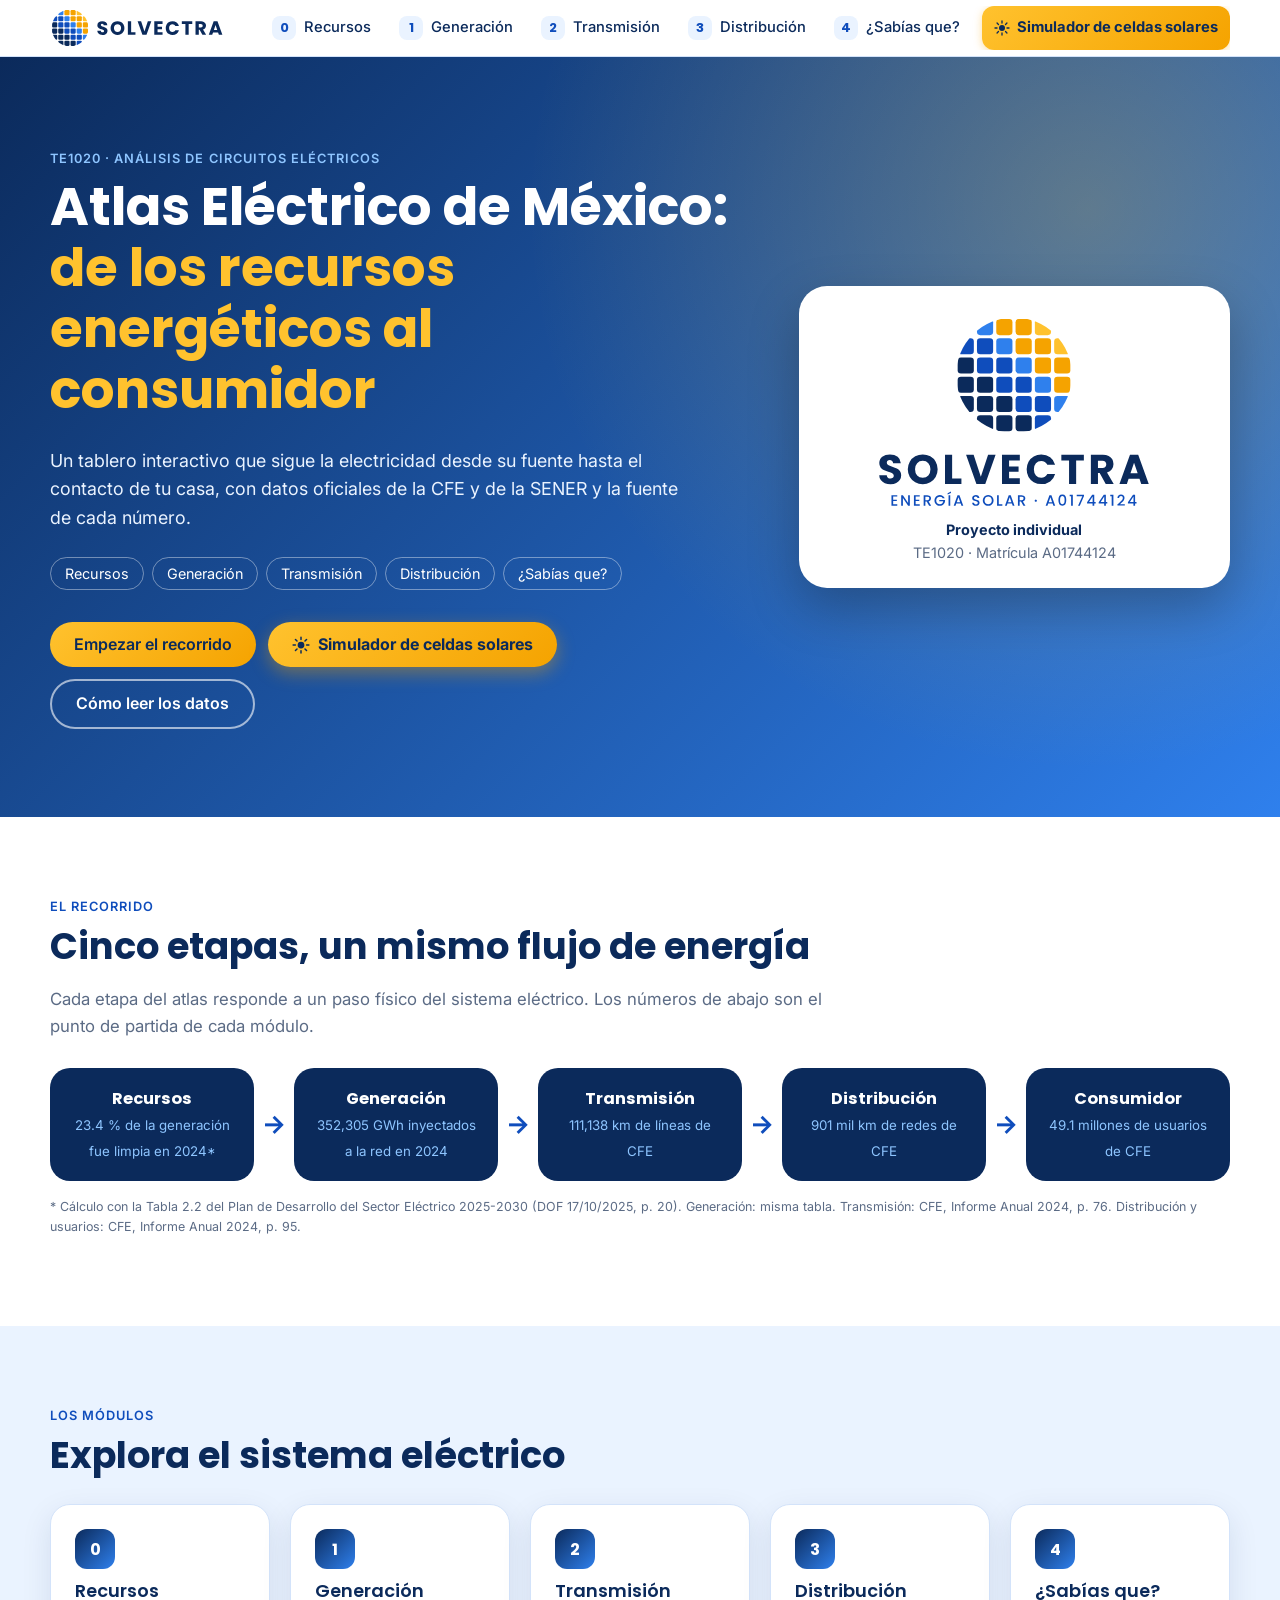
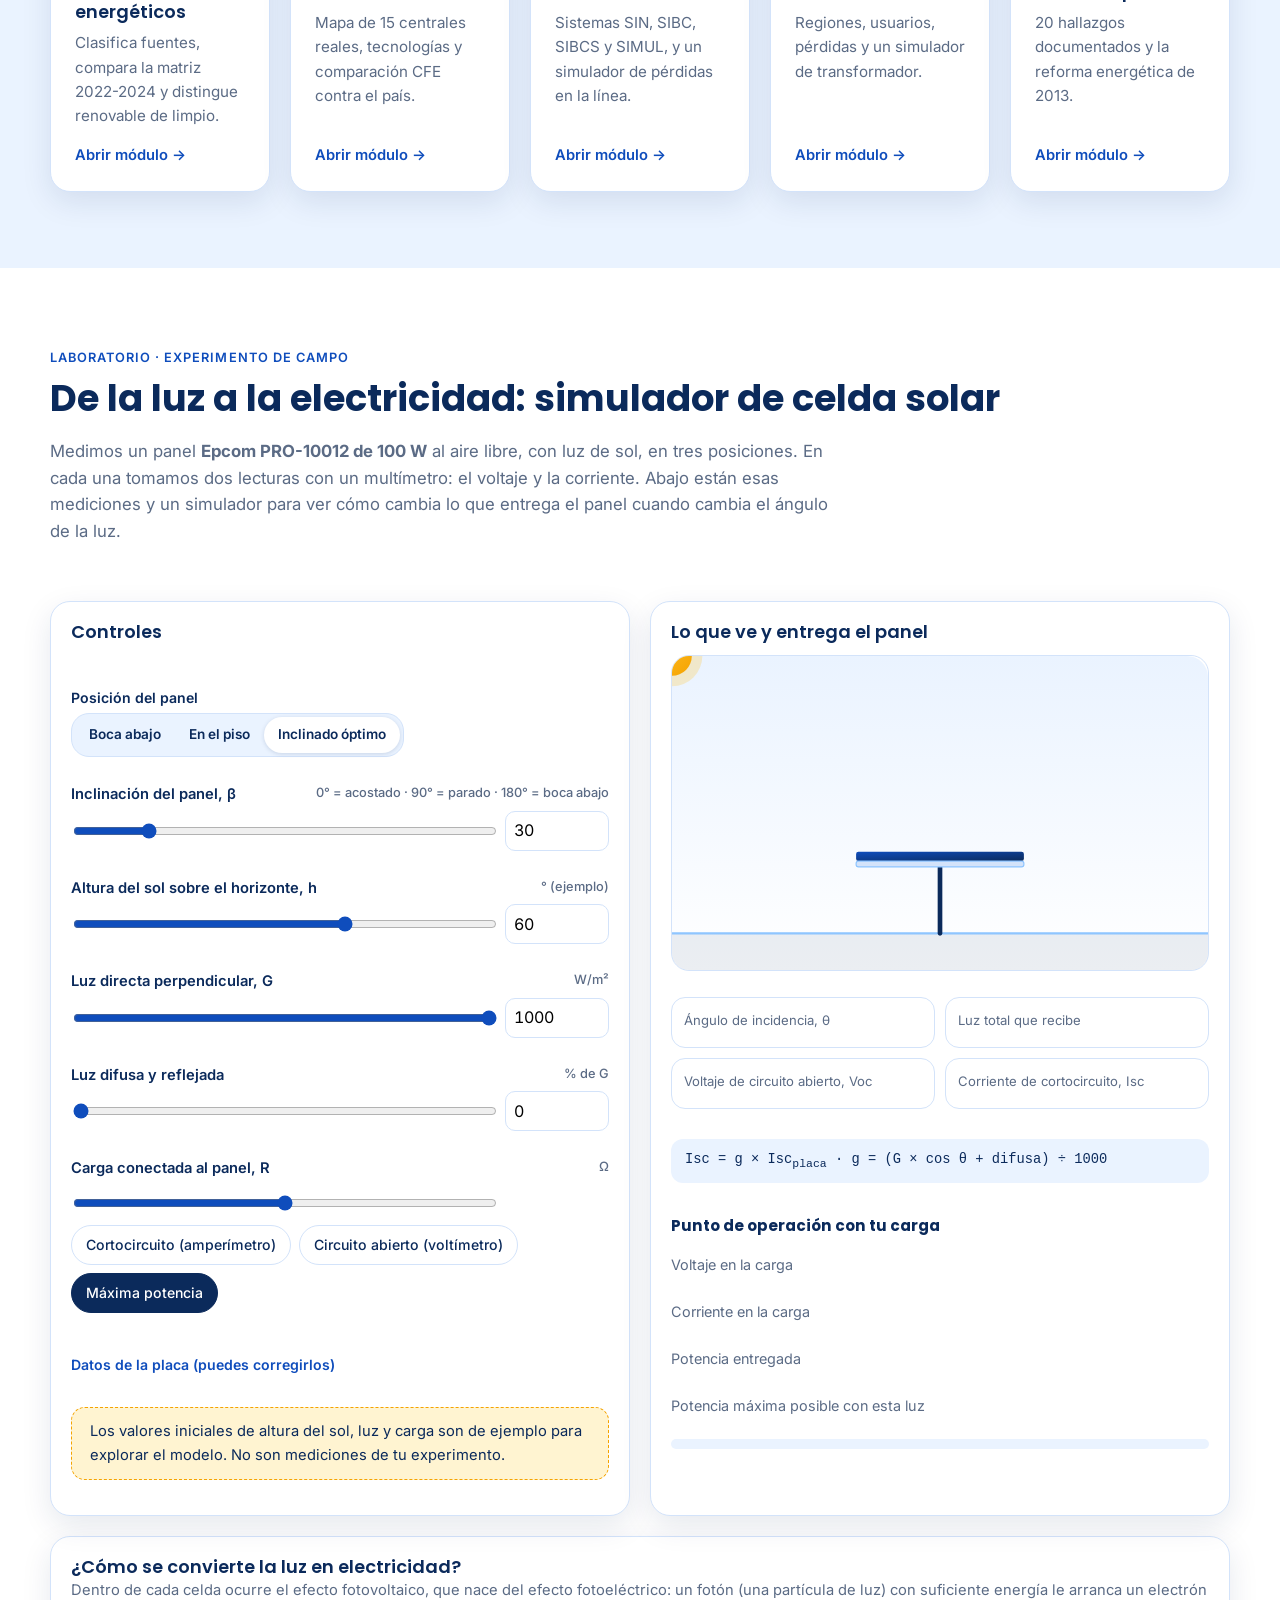
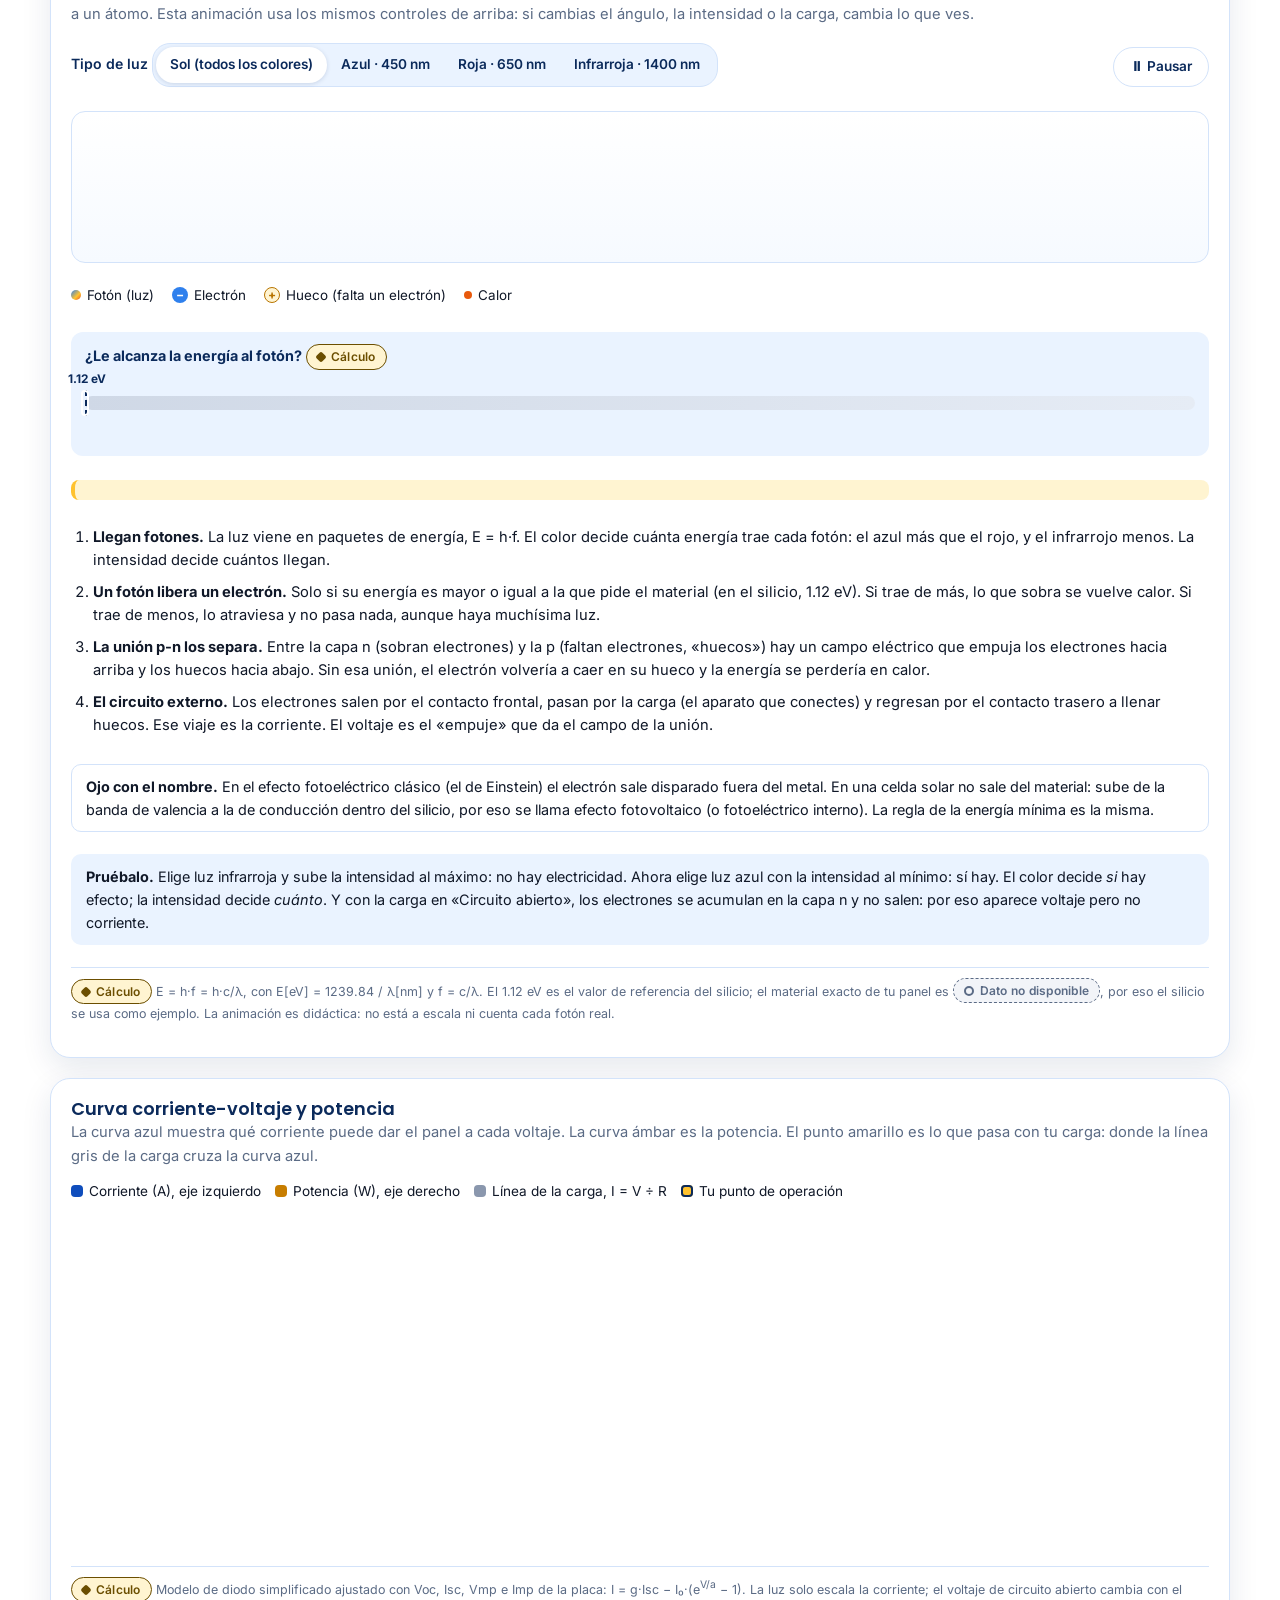
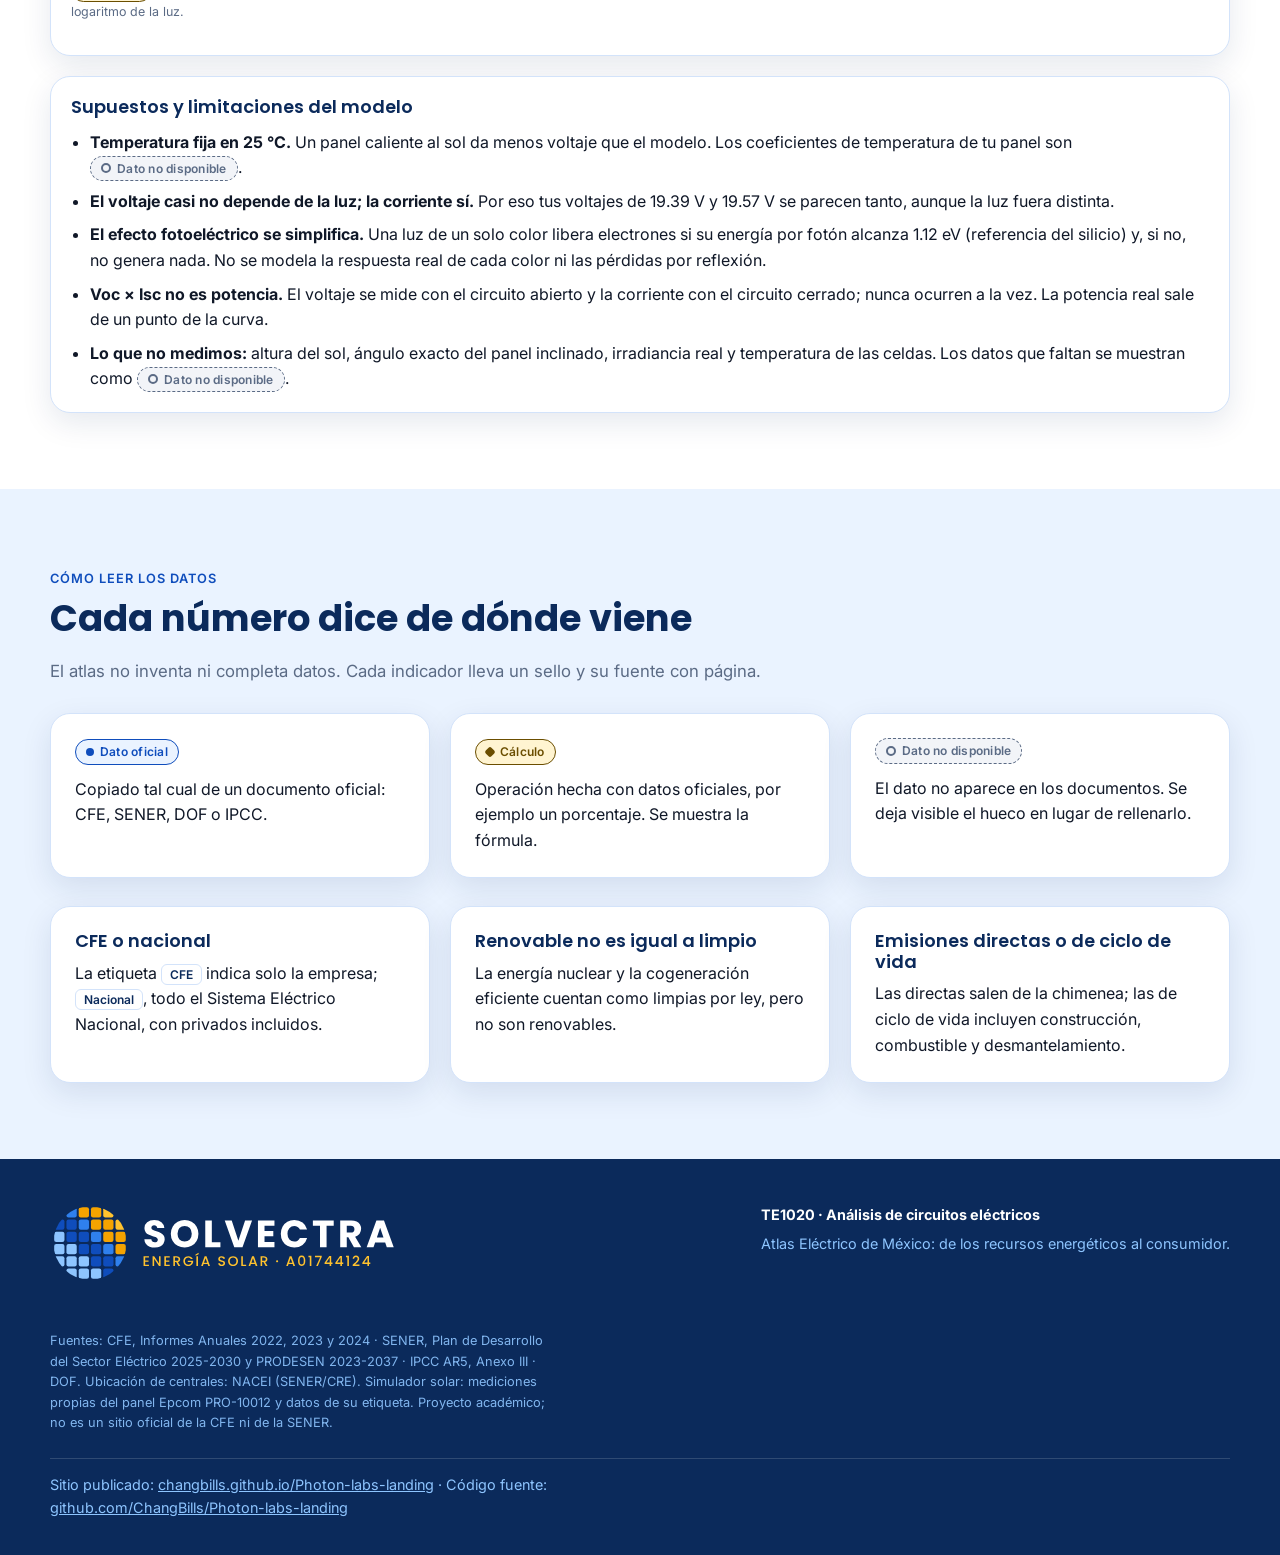
==== index.html @ a03dd4be "Cambia el logo a Solvectra (barra, portada, pie, favicon e ícono) Co-Authored-By: Claude Opus 5.5 <n" ====
<!doctype html>
<html lang="es">
<head>
  <meta charset="utf-8">
  <meta name="viewport" content="width=device-width, initial-scale=1">
  <title>A01744124 · Atlas Eléctrico de México</title>
  <meta name="description" content="Tablero interactivo TE1020: de los recursos energéticos al consumidor. Generación, transmisión y distribución de electricidad en México con datos oficiales de CFE y SENER.">
  <meta name="theme-color" content="#0B2A5B">
  <link rel="icon" href="assets/favicon-solvectra.svg" type="image/svg+xml">
  <link rel="apple-touch-icon" href="assets/apple-touch-icon-solvectra.png">
  <link rel="preconnect" href="https://fonts.googleapis.com">
  <link rel="preconnect" href="https://fonts.gstatic.com" crossorigin>
  <link href="https://fonts.googleapis.com/css2?family=Inter:wght@400;500;600&family=Poppins:wght@600;700&display=swap" rel="stylesheet">
  <link rel="stylesheet" href="css/atlas.css?v=20261116">
</head>
<body>
<a class="saltar" href="#contenido">Saltar al contenido</a>

<header class="barra">
  <div class="contenedor">
    <a class="logo" href="index.html" aria-label="Atlas Eléctrico, inicio"><img src="assets/solvectra-horizontal.svg" alt="Solvectra"></a>
    <nav class="modulos" aria-label="Módulos del atlas">
      <a href="recursos.html"><span>0</span>Recursos</a>
      <a href="generacion.html"><span>1</span>Generación</a>
      <a href="transmision.html"><span>2</span>Transmisión</a>
      <a href="distribucion.html"><span>3</span>Distribución</a>
      <a href="sabias-que.html"><span>4</span>¿Sabías que?</a>
      <a class="mod-solar" href="#solar"><svg viewBox="0 0 24 24" width="16" height="16" aria-hidden="true" fill="currentColor"><circle cx="12" cy="12" r="4.5"/><path d="M12 1.5v3M12 19.5v3M1.5 12h3M19.5 12h3M4.6 4.6l2.1 2.1M17.3 17.3l2.1 2.1M4.6 19.4l2.1-2.1M17.3 6.7l2.1-2.1" stroke="currentColor" stroke-width="2" stroke-linecap="round" fill="none"/></svg>Simulador de celdas solares</a>
    </nav>
  </div>
</header>

<main id="contenido">
  <div class="hero">
    <div class="contenedor">
      <div>
        <span class="etiqueta">TE1020 · Análisis de circuitos eléctricos</span>
        <h1>Atlas Eléctrico de México: <span>de los recursos energéticos al consumidor</span></h1>
        <p class="sub">Un tablero interactivo que sigue la electricidad desde su fuente hasta el contacto de tu casa, con datos oficiales de la CFE y de la SENER y la fuente de cada número.</p>
        <ul class="chips" aria-label="Módulos">
          <li>Recursos</li><li>Generación</li><li>Transmisión</li><li>Distribución</li><li>¿Sabías que?</li>
        </ul>
        <div class="botones">
          <a class="btn btn-primario" href="recursos.html">Empezar el recorrido</a>
          <a class="btn btn-solar" href="#solar"><svg viewBox="0 0 24 24" width="18" height="18" aria-hidden="true" fill="currentColor"><circle cx="12" cy="12" r="4.5"/><path d="M12 1.5v3M12 19.5v3M1.5 12h3M19.5 12h3M4.6 4.6l2.1 2.1M17.3 17.3l2.1 2.1M4.6 19.4l2.1-2.1M17.3 6.7l2.1-2.1" stroke="currentColor" stroke-width="2" stroke-linecap="round" fill="none"/></svg>Simulador de celdas solares</a>
          <a class="btn btn-secundario" href="#leer">Cómo leer los datos</a>
        </div>
      </div>
      <aside class="tarjeta-id" aria-label="Identificación del alumno">
        <img src="assets/solvectra-vertical.svg" alt="Solvectra · Energía solar · matrícula A01744124">
        <p><strong>Proyecto individual</strong><br>TE1020 · Matrícula A01744124</p>
      </aside>
    </div>
  </div>

  <section id="recorrido">
    <div class="contenedor">
      <span class="etiqueta">El recorrido</span>
      <h2>Cinco etapas, un mismo flujo de energía</h2>
      <p class="intro">Cada etapa del atlas responde a un paso físico del sistema eléctrico. Los números de abajo son el punto de partida de cada módulo.</p>
      <div class="flujo" aria-label="Flujo de la energía eléctrica">
        <div class="paso"><strong>Recursos</strong><small>23.4 % de la generación fue limpia en 2024*</small></div>
        <span class="flecha" aria-hidden="true">→</span>
        <div class="paso"><strong>Generación</strong><small>352,305 GWh inyectados a la red en 2024</small></div>
        <span class="flecha" aria-hidden="true">→</span>
        <div class="paso"><strong>Transmisión</strong><small>111,138 km de líneas de CFE</small></div>
        <span class="flecha" aria-hidden="true">→</span>
        <div class="paso"><strong>Distribución</strong><small>901 mil km de redes de CFE</small></div>
        <span class="flecha" aria-hidden="true">→</span>
        <div class="paso"><strong>Consumidor</strong><small>49.1 millones de usuarios de CFE</small></div>
      </div>
      <p class="fuente" style="margin-top:16px;border:0;padding:0">* Cálculo con la Tabla 2.2 del Plan de Desarrollo del Sector Eléctrico 2025-2030 (DOF 17/10/2025, p. 20). Generación: misma tabla. Transmisión: CFE, Informe Anual 2024, p. 76. Distribución y usuarios: CFE, Informe Anual 2024, p. 95.</p>
    </div>
  </section>

  <section id="modulos" class="alt">
    <div class="contenedor">
      <span class="etiqueta">Los módulos</span>
      <h2>Explora el sistema eléctrico</h2>
      <div class="rejilla c5">
        <a class="tarjeta tarjeta-mod" href="recursos.html"><span class="num">0</span><h3>Recursos energéticos</h3><p>Clasifica fuentes, compara la matriz 2022-2024 y distingue renovable de limpio.</p><span class="ir">Abrir módulo →</span></a>
        <a class="tarjeta tarjeta-mod" href="generacion.html"><span class="num">1</span><h3>Generación</h3><p>Mapa de 15 centrales reales, tecnologías y comparación CFE contra el país.</p><span class="ir">Abrir módulo →</span></a>
        <a class="tarjeta tarjeta-mod" href="transmision.html"><span class="num">2</span><h3>Transmisión</h3><p>Sistemas SIN, SIBC, SIBCS y SIMUL, y un simulador de pérdidas en la línea.</p><span class="ir">Abrir módulo →</span></a>
        <a class="tarjeta tarjeta-mod" href="distribucion.html"><span class="num">3</span><h3>Distribución</h3><p>Regiones, usuarios, pérdidas y un simulador de transformador.</p><span class="ir">Abrir módulo →</span></a>
        <a class="tarjeta tarjeta-mod" href="sabias-que.html"><span class="num">4</span><h3>¿Sabías que?</h3><p>20 hallazgos documentados y la reforma energética de 2013.</p><span class="ir">Abrir módulo →</span></a>
      </div>
    </div>
  </section>

  <section id="solar">
    <div class="contenedor">
      <span class="etiqueta">Laboratorio · Experimento de campo</span>
      <h2>De la luz a la electricidad: simulador de celda solar</h2>
      <p class="intro">Medimos un panel <strong>Epcom PRO-10012 de 100 W</strong> al aire libre, con luz de sol, en tres posiciones. En cada una tomamos dos lecturas con un multímetro: el voltaje y la corriente. Abajo están esas mediciones y un simulador para ver cómo cambia lo que entrega el panel cuando cambia el ángulo de la luz.</p>

      <div class="rejilla c3 pos-rejilla" id="pos-cards" aria-live="polite"></div>

      <div class="aviso" id="aviso-corriente" style="margin-top:20px" hidden></div>

      <div class="simulador solar-sim" style="margin-top:28px">
        <div class="panel" aria-labelledby="t-ctrl-solar">
          <h3 id="t-ctrl-solar">Controles</h3>
          <div class="placa-chips" id="placa-chips" aria-label="Datos de la placa que usa el simulador"></div>

          <div class="control">
            <span class="rot" id="r-posicion" style="font-size:.88rem;font-weight:600;color:var(--azul-marino)">Posición del panel</span>
            <div class="segmentado sol-seg" role="group" aria-labelledby="r-posicion" id="seg-pos">
              <button type="button" data-pos="abajo" aria-pressed="false">Boca abajo</button>
              <button type="button" data-pos="piso" aria-pressed="false">En el piso</button>
              <button type="button" data-pos="optimo" aria-pressed="true">Inclinado óptimo</button>
            </div>
          </div>

          <div class="control">
            <label for="s-beta">Inclinación del panel, β <span class="und">0° = acostado · 90° = parado · 180° = boca abajo</span></label>
            <div class="par"><input type="range" id="s-beta" min="0" max="180" step="1" value="30"><input type="number" id="n-beta" min="0" max="180" step="1" value="30" aria-label="Inclinación en grados"></div>
          </div>
          <div class="control">
            <label for="s-h">Altura del sol sobre el horizonte, h <span class="und">° (ejemplo)</span></label>
            <div class="par"><input type="range" id="s-h" min="5" max="90" step="1" value="60"><input type="number" id="n-h" min="5" max="90" step="1" value="60" aria-label="Altura del sol en grados"></div>
          </div>
          <div class="control">
            <label for="s-g">Luz directa perpendicular, G <span class="und">W/m²</span></label>
            <div class="par"><input type="range" id="s-g" min="100" max="1000" step="10" value="1000"><input type="number" id="n-g" min="100" max="1000" step="10" value="1000" aria-label="Irradiancia en watts por metro cuadrado"></div>
          </div>
          <div class="control">
            <label for="s-d">Luz difusa y reflejada <span class="und">% de G</span></label>
            <div class="par"><input type="range" id="s-d" min="0" max="30" step="1" value="0"><input type="number" id="n-d" min="0" max="30" step="1" value="0" aria-label="Luz difusa en porcentaje"></div>
          </div>

          <div class="control">
            <label for="s-r">Carga conectada al panel, R <span class="und" id="u-r">Ω</span></label>
            <div class="par"><input type="range" id="s-r" min="0" max="100" step="1" value="50"><output id="o-r" class="res-r" aria-live="off"></output></div>
            <div class="filtros" id="op-rapidos" role="group" aria-label="Puntos de operación">
              <button type="button" class="filtro" data-op="cc" aria-pressed="false">Cortocircuito (amperímetro)</button>
              <button type="button" class="filtro" data-op="ca" aria-pressed="false">Circuito abierto (voltímetro)</button>
              <button type="button" class="filtro" data-op="mpp" aria-pressed="true">Máxima potencia</button>
            </div>
          </div>

          <details class="pasos" id="det-placa">
            <summary>Datos de la placa (puedes corregirlos)</summary>
            <div class="placa-grid">
              <label for="p-voc">Voc, voltaje de circuito abierto <span class="und">V</span><input type="number" id="p-voc" step="0.1" min="1"></label>
              <label for="p-isc">Isc, corriente de cortocircuito <span class="und">A</span><input type="number" id="p-isc" step="0.01" min="0.1"></label>
              <label for="p-vmp">Vmp, voltaje de máxima potencia <span class="und">V</span><input type="number" id="p-vmp" step="0.1" min="1"></label>
              <label for="p-imp">Imp, corriente de máxima potencia <span class="und">A</span><input type="number" id="p-imp" step="0.01" min="0.1"></label>
            </div>
            <p class="nota-placa" id="nota-placa"></p>
            <div class="botones"><button type="button" class="filtro" id="p-reset">Volver a lo que leí de la etiqueta</button></div>
          </details>
          <p class="aviso" style="margin-top:14px">Los valores iniciales de altura del sol, luz y carga son de ejemplo para explorar el modelo. No son mediciones de tu experimento.</p>
        </div>

        <div class="panel" aria-labelledby="t-res-solar">
          <h3 id="t-res-solar">Lo que ve y entrega el panel</h3>
          <figure class="solar-fig">
            <svg id="solar-svg" viewBox="0 0 460 270" role="img" aria-label="Ilustración del panel solar y el sol">
              <defs>
                <linearGradient id="sv-cielo" x1="0" y1="0" x2="0" y2="1"><stop offset="0" stop-color="#EAF3FF"/><stop offset="1" stop-color="#FFFFFF"/></linearGradient>
                <linearGradient id="sv-sol" x1="0" y1="0" x2="1" y2="1"><stop offset="0" stop-color="#FFC22E"/><stop offset="1" stop-color="#F5A300"/></linearGradient>
                <linearGradient id="sv-cel" x1="0" y1="0" x2="1" y2="1"><stop offset="0" stop-color="#0F4DBC"/><stop offset="1" stop-color="#0B2A5B"/></linearGradient>
              </defs>
              <rect x="0" y="0" width="460" height="270" rx="18" fill="url(#sv-cielo)"/>
              <rect x="0" y="238" width="460" height="32" fill="#0B2A5B" opacity=".08"/>
              <line x1="0" y1="238" x2="460" y2="238" stroke="#8EC5FF" stroke-width="2"/>
              <g id="sv-rayos" stroke="#F5A300" stroke-width="2.4" stroke-linecap="round" stroke-dasharray="2 8"></g>
              <line id="sv-soporte" x1="230" y1="176" x2="230" y2="238" stroke="#0B2A5B" stroke-width="4" stroke-linecap="round"/>
              <line id="sv-normal" stroke="#19C3E6" stroke-width="2" stroke-dasharray="5 5" stroke-linecap="round"/>
              <g id="sv-panel" transform="translate(230 176)">
                <rect x="-72" y="-8" width="144" height="8" rx="2" fill="url(#sv-cel)"/>
                <g id="sv-celdas" stroke="#8EC5FF" stroke-width="1" opacity=".75"></g>
                <rect x="-72" y="0" width="144" height="5" rx="2" fill="#D3E3FA" stroke="#8EC5FF" stroke-width="1"/>
              </g>
              <g id="sv-sol-g">
                <circle r="26" fill="#FFC22E" opacity=".25"/>
                <circle r="17" fill="url(#sv-sol)"/>
              </g>
              <text id="sv-txt" x="14" y="26" font-family="Inter, system-ui, sans-serif" font-size="13" font-weight="600" fill="#0B2A5B"></text>
            </svg>
            <figcaption class="sr-only" id="sv-desc"></figcaption>
          </figure>

          <div class="solar-kpis" aria-live="polite">
            <div class="kpi-mini"><span class="k">Ángulo de incidencia, θ</span><b id="k-theta"></b></div>
            <div class="kpi-mini"><span class="k">Luz total que recibe</span><b id="k-g"></b></div>
            <div class="kpi-mini"><span class="k">Voltaje de circuito abierto, Voc</span><b id="k-voc"></b></div>
            <div class="kpi-mini"><span class="k">Corriente de cortocircuito, Isc</span><b id="k-isc"></b></div>
          </div>

          <div class="formula">Isc = g × Isc<sub>placa</sub> · g = (G × cos θ + difusa) ÷ 1000</div>
          <h4 class="sub-res">Punto de operación con tu carga</h4>
          <div class="res-fila"><span>Voltaje en la carga</span><output class="resultado" id="o-v"></output></div>
          <div class="res-fila"><span>Corriente en la carga</span><output class="resultado" id="o-i"></output></div>
          <div class="res-fila"><span>Potencia entregada</span><output class="resultado" id="o-p"></output></div>
          <div class="res-fila"><span>Potencia máxima posible con esta luz</span><output class="resultado sec" id="o-pm"></output></div>
          <div class="medidor" aria-hidden="true"><div id="o-bar"></div></div>
          <p class="desc" id="o-aviso" role="status" style="margin:6px 0 0"></p>
        </div>
      </div>

      <article class="panel foto" id="foto" style="margin-top:20px" aria-labelledby="t-foto">
        <div class="cab"><div><h3 id="t-foto">¿Cómo se convierte la luz en electricidad?</h3>
          <p class="desc">Dentro de cada celda ocurre el efecto fotovoltaico, que nace del efecto fotoeléctrico: un fotón (una partícula de luz) con suficiente energía le arranca un electrón a un átomo. Esta animación usa los mismos controles de arriba: si cambias el ángulo, la intensidad o la carga, cambia lo que ves.</p></div></div>
        <div class="foto-controles">
          <div>
            <span class="rot" id="r-luz" style="font-size:.88rem;font-weight:600;color:var(--azul-marino)">Tipo de luz</span>
            <div class="segmentado sol-seg" role="group" aria-labelledby="r-luz" id="seg-luz">
              <button type="button" data-luz="sol" aria-pressed="true">Sol (todos los colores)</button>
              <button type="button" data-luz="azul" aria-pressed="false">Azul · 450 nm</button>
              <button type="button" data-luz="roja" aria-pressed="false">Roja · 650 nm</button>
              <button type="button" data-luz="ir" aria-pressed="false">Infrarroja · 1400 nm</button>
            </div>
          </div>
          <button type="button" class="btn-foto" id="foto-play" aria-pressed="true">⏸ Pausar</button>
        </div>
        <div class="foto-lienzo"><canvas id="c-foto" role="img" aria-label="Animación de una celda solar: fotones que llegan, electrones liberados que suben a la capa n, huecos que bajan a la capa p, y los electrones que viajan por el cable externo a través de la carga."></canvas></div>
        <ul class="foto-leyenda" aria-label="Leyenda de la animación">
          <li><i class="lg lg-ph"></i> Fotón (luz)</li>
          <li><i class="lg lg-e">−</i> Electrón</li>
          <li><i class="lg lg-h">+</i> Hueco (falta un electrón)</li>
          <li><i class="lg lg-q"></i> Calor</li>
        </ul>
        <div class="eg">
          <div class="eg-tit"><strong>¿Le alcanza la energía al fotón?</strong> <span class="sello calculo">Cálculo</span></div>
          <div class="eg-barra" id="eg-barra"><span class="eg-vis" id="eg-vis"></span><span class="eg-umbral" id="eg-umbral"><b>1.12 eV</b></span><span class="eg-foton" id="eg-foton"></span></div>
          <div class="eg-escala" id="eg-escala" aria-hidden="true"></div>
          <p class="desc" id="eg-texto" style="margin:8px 0 0"></p>
        </div>
        <p class="foto-resumen" id="foto-resumen"></p>
        <ol class="foto-pasos">
          <li><strong>Llegan fotones.</strong> La luz viene en paquetes de energía, E = h·f. El color decide cuánta energía trae cada fotón: el azul más que el rojo, y el infrarrojo menos. La intensidad decide cuántos llegan.</li>
          <li><strong>Un fotón libera un electrón.</strong> Solo si su energía es mayor o igual a la que pide el material (en el silicio, 1.12 eV). Si trae de más, lo que sobra se vuelve calor. Si trae de menos, lo atraviesa y no pasa nada, aunque haya muchísima luz.</li>
          <li><strong>La unión p‑n los separa.</strong> Entre la capa n (sobran electrones) y la p (faltan electrones, «huecos») hay un campo eléctrico que empuja los electrones hacia arriba y los huecos hacia abajo. Sin esa unión, el electrón volvería a caer en su hueco y la energía se perdería en calor.</li>
          <li><strong>El circuito externo.</strong> Los electrones salen por el contacto frontal, pasan por la carga (el aparato que conectes) y regresan por el contacto trasero a llenar huecos. Ese viaje es la corriente. El voltaje es el «empuje» que da el campo de la unión.</li>
        </ol>
        <div class="foto-nota"><strong>Ojo con el nombre.</strong> En el efecto fotoeléctrico clásico (el de Einstein) el electrón sale disparado fuera del metal. En una celda solar no sale del material: sube de la banda de valencia a la de conducción dentro del silicio, por eso se llama efecto fotovoltaico (o fotoeléctrico interno). La regla de la energía mínima es la misma.</div>
        <div class="foto-nota prueba"><strong>Pruébalo.</strong> Elige luz infrarroja y sube la intensidad al máximo: no hay electricidad. Ahora elige luz azul con la intensidad al mínimo: sí hay. El color decide <em>si</em> hay efecto; la intensidad decide <em>cuánto</em>. Y con la carga en «Circuito abierto», los electrones se acumulan en la capa n y no salen: por eso aparece voltaje pero no corriente.</div>
        <p class="fuente"><span class="sello calculo">Cálculo</span> E = h·f = h·c/λ, con E[eV] = 1239.84 / λ[nm] y f = c/λ. El 1.12 eV es el valor de referencia del silicio; el material exacto de tu panel es <span class="sello nd">Dato no disponible</span>, por eso el silicio se usa como ejemplo. La animación es didáctica: no está a escala ni cuenta cada fotón real.</p>
      </article>

      <article class="panel" style="margin-top:20px" aria-labelledby="t-iv">
        <div class="cab"><div><h3 id="t-iv">Curva corriente-voltaje y potencia</h3>
          <p class="desc">La curva azul muestra qué corriente puede dar el panel a cada voltaje. La curva ámbar es la potencia. El punto amarillo es lo que pasa con tu carga: donde la línea gris de la carga cruza la curva azul.</p></div></div>
        <ul class="leyenda">
          <li><i style="background:#0F4DBC"></i>Corriente (A), eje izquierdo</li>
          <li><i style="background:#C77D00"></i>Potencia (W), eje derecho</li>
          <li><i style="background:#8A97AD"></i>Línea de la carga, I = V ÷ R</li>
          <li><i style="background:#FFC22E;box-shadow:0 0 0 2px #0B2A5B inset"></i>Tu punto de operación</li>
        </ul>
        <div class="lienzo" style="height:340px"><canvas id="g-iv" role="img" aria-label="Curva de corriente contra voltaje y de potencia contra voltaje del panel"></canvas></div>
        <p class="fuente"><span class="sello calculo">Cálculo</span> Modelo de diodo simplificado ajustado con Voc, Isc, Vmp e Imp de la placa: I = g·Isc − I₀·(e<sup>V/a</sup> − 1). La luz solo escala la corriente; el voltaje de circuito abierto cambia con el logaritmo de la luz.</p>
      </article>

      <article class="panel" style="margin-top:20px">
        <h3>Supuestos y limitaciones del modelo</h3>
        <ul class="supuestos">
          <li><strong>Temperatura fija en 25 °C.</strong> Un panel caliente al sol da menos voltaje que el modelo. Los coeficientes de temperatura de tu panel son <span class="sello nd">Dato no disponible</span>.</li>
          <li><strong>El voltaje casi no depende de la luz; la corriente sí.</strong> Por eso tus voltajes de 19.39 V y 19.57 V se parecen tanto, aunque la luz fuera distinta.</li>
          <li><strong>El efecto fotoeléctrico se simplifica.</strong> Una luz de un solo color libera electrones si su energía por fotón alcanza 1.12 eV (referencia del silicio) y, si no, no genera nada. No se modela la respuesta real de cada color ni las pérdidas por reflexión.</li>
          <li><strong>Voc × Isc no es potencia.</strong> El voltaje se mide con el circuito abierto y la corriente con el circuito cerrado; nunca ocurren a la vez. La potencia real sale de un punto de la curva.</li>
          <li><strong>Lo que no medimos:</strong> altura del sol, ángulo exacto del panel inclinado, irradiancia real y temperatura de las celdas. Los datos que faltan se muestran como <span class="sello nd">Dato no disponible</span>.</li>
        </ul>
      </article>
    </div>
  </section>

  <section id="leer" class="alt">
    <div class="contenedor">
      <span class="etiqueta">Cómo leer los datos</span>
      <h2>Cada número dice de dónde viene</h2>
      <p class="intro">El atlas no inventa ni completa datos. Cada indicador lleva un sello y su fuente con página.</p>
      <div class="rejilla c3">
        <div class="tarjeta"><span class="sello oficial">Dato oficial</span><p style="margin-top:12px">Copiado tal cual de un documento oficial: CFE, SENER, DOF o IPCC.</p></div>
        <div class="tarjeta"><span class="sello calculo">Cálculo</span><p style="margin-top:12px">Operación hecha con datos oficiales, por ejemplo un porcentaje. Se muestra la fórmula.</p></div>
        <div class="tarjeta"><span class="sello nd">Dato no disponible</span><p style="margin-top:12px">El dato no aparece en los documentos. Se deja visible el hueco en lugar de rellenarlo.</p></div>
      </div>
      <div class="rejilla c3">
        <div class="tarjeta"><h3>CFE o nacional</h3><p>La etiqueta <span class="alcance">CFE</span> indica solo la empresa; <span class="alcance">Nacional</span>, todo el Sistema Eléctrico Nacional, con privados incluidos.</p></div>
        <div class="tarjeta"><h3>Renovable no es igual a limpio</h3><p>La energía nuclear y la cogeneración eficiente cuentan como limpias por ley, pero no son renovables.</p></div>
        <div class="tarjeta"><h3>Emisiones directas o de ciclo de vida</h3><p>Las directas salen de la chimenea; las de ciclo de vida incluyen construcción, combustible y desmantelamiento.</p></div>
      </div>
    </div>
  </section>
</main>

<footer>
  <div class="contenedor">
    <img src="assets/solvectra-horizontal-oscuro.svg" alt="Solvectra · Energía solar · A01744124">
    <div>
      <p><strong style="color:#fff">TE1020 · Análisis de circuitos eléctricos</strong></p>
      <p>Atlas Eléctrico de México: de los recursos energéticos al consumidor.</p>
    </div>
    <p class="aparte">Fuentes: CFE, Informes Anuales 2022, 2023 y 2024 · SENER, Plan de Desarrollo del Sector Eléctrico 2025-2030 y PRODESEN 2023-2037 · IPCC AR5, Anexo III · DOF. Ubicación de centrales: NACEI (SENER/CRE). Simulador solar: mediciones propias del panel Epcom PRO-10012 y datos de su etiqueta. Proyecto académico; no es un sitio oficial de la CFE ni de la SENER.</p>
  </div>
  <div class="contenedor enlaces-pie"><p>Sitio publicado: <a href="https://changbills.github.io/Photon-labs-landing/">changbills.github.io/Photon-labs-landing</a> · Código fuente: <a href="https://github.com/ChangBills/Photon-labs-landing">github.com/ChangBills/Photon-labs-landing</a></p></div>
</footer>
<a class="arriba" href="#" aria-label="Volver arriba">↑</a>
<script>(function(){var n=document.querySelector(".modulos"),a=n&&n.querySelector("[aria-current]");if(n&&a&&n.scrollWidth>n.clientWidth){n.scrollLeft=a.offsetLeft-(n.clientWidth-a.offsetWidth)/2;}})();</script>
<script>(function(){var b=document.querySelector(".arriba");if(!b)return;function f(){b.classList.toggle("visible",scrollY>innerHeight*0.8);}addEventListener("scroll",f,{passive:true});f();})();</script>
<script src="js/vendor/chart.umd.min.js"></script>
<script src="js/celda-anim.js?v=20261112"></script>
  <script src="js/solar.js?v=20261112"></script>
</body>
</html>
---- css/atlas.css ----
/* =========================================================
   Atlas Eléctrico de México · A01744124
   Base: hoja de estilos de la landing Photon Labs (misma marca).
   Se conservan tokens, tipografías, tarjetas, hero y pie;
   se agregan componentes de tablero (datos, fuentes, mapas, gráficas).
   ========================================================= */
:root {
  /* Marca (idénticos a la landing y a paleta.json) */
  --azul-marino: #0B2A5B;
  --azul-principal: #0F4DBC;
  --azul-brillante: #2F80ED;
  --azul-cielo: #8EC5FF;
  --azul-hielo: #EAF3FF;
  --cian: #19C3E6;
  --amarillo: #FFC22E;
  --ambar: #F5A300;
  --crema: #FFF4D1;
  --tinta: #101828;
  --gris: #5B6B85;
  --borde: #D3E3FA;
  --blanco: #FFFFFF;
  --degradado: linear-gradient(135deg, #0B2A5B, #2F80ED);
  --degradado-sol: linear-gradient(135deg, #FFC22E, #F5A300);
  --radio: 20px;
  --sombra: 0 10px 30px rgba(11, 42, 91, .10);
  --fuente: "Inter", system-ui, -apple-system, "Segoe UI", Roboto, sans-serif;
  --fuente-titulos: "Poppins", "Inter", system-ui, sans-serif;

  /* Nuevo: tecnologías (paleta validada: CVD ΔE ≥ 9.1, normal ΔE ≥ 15 en orden de pila) */
  --t-carbon: #eb6834;
  --t-termica: #6250d6;
  --t-cc: #e34948;
  --t-nuclear: #008300;
  --t-otras: #e87ba4;
  --t-hidro: #2a78d6;
  --t-eolica: #1baf7a;
  --t-solar: #eda100;

  /* Nuevo: estados del dato (siempre con texto, nunca solo color) */
  --dato-oficial: #0F4DBC;
  --dato-calculo: #6B4E00;
  --dato-nd: #5B6B85;
}

* { box-sizing: border-box; }
[hidden] { display: none !important; }
html { scroll-behavior: smooth; }
body { margin: 0; font-family: var(--fuente); color: var(--tinta); background: var(--blanco); line-height: 1.6; -webkit-font-smoothing: antialiased; }
img, svg { max-width: 100%; display: block; }
a { color: var(--azul-principal); }
.contenedor { width: min(1180px, 100% - 32px); margin-inline: auto; }
h1, h2, h3, h4 { font-family: var(--fuente-titulos); line-height: 1.15; margin: 0 0 .5em; color: var(--azul-marino); }
h2 { font-size: clamp(1.6rem, 3.2vw, 2.3rem); font-weight: 700; }
h3 { font-size: 1.12rem; font-weight: 600; }
p { margin: 0 0 1em; }
:focus-visible { outline: 3px solid var(--amarillo); outline-offset: 2px; border-radius: 6px; }
.saltar { position: absolute; left: -999px; top: 8px; background: var(--amarillo); color: var(--azul-marino); padding: 8px 14px; border-radius: 999px; font-weight: 600; z-index: 50; }
.saltar:focus { left: 16px; }

/* ---------- Barra superior + navegación de módulos ---------- */
.barra { position: sticky; top: 0; z-index: 20; background: rgba(255,255,255,.94); backdrop-filter: blur(8px); border-bottom: 1px solid var(--borde); }
.barra .contenedor { display: flex; align-items: center; justify-content: space-between; gap: 16px; padding-block: 6px; }
.barra .logo img { height: 40px; width: auto; }
.modulos { display: flex; gap: 4px; overflow-x: auto; scrollbar-width: none; }
.modulos::-webkit-scrollbar { display: none; }
.modulos a { display: flex; align-items: center; gap: 8px; white-space: nowrap; text-decoration: none; color: var(--azul-marino); font-weight: 500; font-size: .92rem; padding: 10px 12px; border-radius: 12px; min-height: 44px; }
.modulos a span { display: inline-grid; place-items: center; width: 24px; height: 24px; border-radius: 8px; background: var(--azul-hielo); color: var(--azul-principal); font-family: var(--fuente-titulos); font-weight: 700; font-size: .8rem; }
.modulos a:hover { background: var(--azul-hielo); }
.modulos a[aria-current="page"] { background: var(--azul-marino); color: var(--blanco); }
.modulos a[aria-current="page"] span { background: var(--amarillo); color: var(--azul-marino); }

/* ---------- Hero (igual a la landing) ---------- */
.hero { background: radial-gradient(circle at 85% 20%, rgba(255,194,46,.28), transparent 45%), var(--degradado); color: var(--blanco); padding: clamp(44px, 7vw, 88px) 0; }
.hero .contenedor { display: grid; grid-template-columns: 1.3fr .8fr; gap: 48px; align-items: center; }
.hero h1 { color: var(--blanco); font-size: clamp(2rem, 4.6vw, 3.3rem); font-weight: 700; }
.hero h1 span { color: var(--amarillo); }
.hero p.sub { font-size: 1.12rem; color: var(--azul-hielo); max-width: 58ch; }
.hero .etiqueta { color: var(--azul-cielo); }
.hero-mod { padding: clamp(32px, 5vw, 56px) 0; }
.hero-mod .contenedor { grid-template-columns: 1fr; }
.migas { font-size: .88rem; color: var(--azul-cielo); margin-bottom: 8px; }
.migas a { color: var(--azul-hielo); }
.chips { display: flex; flex-wrap: wrap; gap: 8px; margin: 24px 0 32px; padding: 0; list-style: none; }
.chips li { border: 1px solid rgba(255,255,255,.4); border-radius: 999px; padding: 4px 14px; font-size: .9rem; color: var(--blanco); }
.botones { display: flex; flex-wrap: wrap; gap: 12px; }
.btn { display: inline-flex; align-items: center; min-height: 44px; padding: 10px 24px; border-radius: 999px; font-weight: 600; text-decoration: none; transition: transform .15s ease; border: 0; cursor: pointer; font: inherit; font-weight: 600; }
.btn:hover { transform: translateY(-2px); }
.btn-primario { background: var(--degradado-sol); color: var(--azul-marino); }
.btn-secundario { border: 2px solid rgba(255,255,255,.6); color: var(--blanco); background: transparent; }
.tarjeta-id { background: var(--blanco); border-radius: 28px; padding: 28px 24px 24px; box-shadow: 0 20px 50px rgba(0,0,0,.25); text-align: center; }
.tarjeta-id img { width: min(280px, 100%); margin-inline: auto; }
.tarjeta-id p { margin: 8px 0 0; font-size: .9rem; color: var(--gris); }
.tarjeta-id strong { color: var(--azul-marino); }

/* ---------- Secciones y tarjetas (iguales a la landing) ---------- */
section { padding: clamp(44px, 6vw, 76px) 0; }
section.alt { background: var(--azul-hielo); }
.etiqueta { display: inline-block; font-size: .8rem; font-weight: 600; letter-spacing: .08em; text-transform: uppercase; color: var(--azul-principal); margin-bottom: 8px; }
.intro { max-width: 72ch; color: var(--gris); font-size: 1.05rem; }
.rejilla { display: grid; gap: 20px; margin-top: 28px; }
.rejilla.c2 { grid-template-columns: repeat(2, 1fr); }
.rejilla.c3 { grid-template-columns: repeat(3, 1fr); }
.rejilla.c4 { grid-template-columns: repeat(4, 1fr); }
.rejilla.c5 { grid-template-columns: repeat(5, 1fr); }
.tarjeta { background: var(--blanco); border: 1px solid var(--borde); border-radius: var(--radio); padding: 24px; box-shadow: var(--sombra); }
.tarjeta p:last-child { margin-bottom: 0; }
.tarjeta .num { display: inline-grid; place-items: center; width: 40px; height: 40px; border-radius: 12px; background: var(--degradado); color: var(--blanco); font-family: var(--fuente-titulos); font-weight: 700; margin-bottom: 12px; }
.cita { border-left: 5px solid var(--amarillo); background: var(--blanco); padding: 18px 22px; border-radius: 0 var(--radio) var(--radio) 0; margin-top: 24px; color: var(--azul-marino); }

/* Tarjeta de módulo (portada) */
a.tarjeta-mod { text-decoration: none; color: inherit; display: flex; flex-direction: column; transition: transform .15s ease, box-shadow .15s ease; }
a.tarjeta-mod:hover { transform: translateY(-3px); box-shadow: 0 16px 36px rgba(11,42,91,.16); }
.tarjeta-mod p { color: var(--gris); font-size: .95rem; }
.tarjeta-mod .ir { margin-top: auto; font-weight: 600; color: var(--azul-principal); font-size: .92rem; }

/* ---------- Flujo de la energía ---------- */
.flujo { display: flex; align-items: stretch; gap: 8px; margin-top: 28px; flex-wrap: wrap; }
.flujo .paso { flex: 1 1 150px; background: var(--azul-marino); color: var(--blanco); border-radius: var(--radio); padding: 18px; text-align: center; }
.flujo .paso strong { display: block; font-family: var(--fuente-titulos); font-size: 1.02rem; }
.flujo .paso small { color: var(--azul-cielo); }
.flujo .flecha { align-self: center; color: var(--azul-principal); font-size: 1.6rem; font-weight: 700; }

/* ---------- NUEVO: sello de tipo de dato y alcance ---------- */
.sello { align-self: flex-start; width: max-content; display: inline-flex; align-items: center; gap: 6px; font-size: .75rem; font-weight: 600; letter-spacing: .02em; padding: 2px 10px; border-radius: 999px; border: 1px solid currentColor; white-space: nowrap; }
.sello::before { content: ""; width: 8px; height: 8px; border-radius: 50%; background: currentColor; }
.sello.oficial { color: var(--dato-oficial); background: var(--azul-hielo); }
.sello.calculo { color: var(--dato-calculo); background: var(--crema); }
.sello.calculo::before { border-radius: 2px; transform: rotate(45deg); }
.sello.nd { color: var(--dato-nd); background: #F2F4F8; border-style: dashed; }
.sello.nd::before { background: transparent; border: 2px solid currentColor; width: 6px; height: 6px; }
.alcance { font-size: .75rem; font-weight: 600; color: var(--azul-marino); background: var(--blanco); border: 1px solid var(--borde); border-radius: 6px; padding: 2px 8px; }

/* ---------- NUEVO: indicadores (KPI) ---------- */
.kpis { display: grid; grid-template-columns: repeat(4, 1fr); gap: 16px; margin-top: 24px; }
.kpi { background: var(--blanco); border: 1px solid var(--borde); border-radius: var(--radio); padding: 18px 20px; box-shadow: var(--sombra); display: flex; flex-direction: column; gap: 6px; }
.kpi .cab { display: flex; justify-content: space-between; align-items: center; gap: 8px; flex-wrap: wrap; }
.kpi .nombre { font-size: .88rem; color: var(--gris); font-weight: 500; }
.kpi .valor { font-family: var(--fuente-titulos); font-weight: 700; font-size: clamp(1.6rem, 3vw, 2.1rem); color: var(--azul-marino); line-height: 1.1; font-variant-numeric: tabular-nums; }
.kpi .valor small { font-family: var(--fuente); font-size: .9rem; font-weight: 500; color: var(--gris); }
.kpi .valor.nd { font-size: 1.15rem; color: var(--dato-nd); }
.kpi .pie { font-size: .78rem; color: var(--gris); border-top: 1px solid var(--borde); padding-top: 8px; margin-top: auto; }

/* ---------- NUEVO: tarjeta de gráfica / mapa ---------- */
.panel { background: var(--blanco); border: 1px solid var(--borde); border-radius: var(--radio); box-shadow: var(--sombra); padding: 20px; display: flex; flex-direction: column; gap: 12px; min-width: 0; }
.panel .cab { display: flex; justify-content: space-between; align-items: flex-start; gap: 12px; flex-wrap: wrap; }
.panel h3 { margin: 0; }
.panel .desc { margin: 2px 0 0; color: var(--gris); font-size: .92rem; }
.lienzo { position: relative; height: 340px; }
.mapa { height: 500px; border-radius: 14px; border: 1px solid var(--borde); overflow: hidden; background: var(--azul-hielo); }
.fuente { font-size: .78rem; color: var(--gris); border-top: 1px solid var(--borde); padding-top: 10px; }
.fuente strong { color: var(--azul-marino); font-weight: 600; }
.leyenda { display: flex; flex-wrap: wrap; gap: 6px 14px; list-style: none; margin: 0; padding: 0; font-size: .85rem; color: var(--tinta); }
.leyenda li { display: inline-flex; align-items: center; gap: 6px; }
.leyenda i { width: 12px; height: 12px; border-radius: 4px; display: inline-block; }
.leyenda b { font-weight: 600; }
.grupo-ley { font-size: .72rem; font-weight: 600; letter-spacing: .06em; text-transform: uppercase; color: var(--gris); }

/* Filtros (una sola fila sobre la gráfica) */
.filtros { display: flex; flex-wrap: wrap; gap: 8px; align-items: center; }
.filtro { display: inline-flex; align-items: center; gap: 6px; min-height: 40px; padding: 6px 14px; border-radius: 999px; border: 1px solid var(--borde); background: var(--blanco); color: var(--azul-marino); font: inherit; font-size: .88rem; font-weight: 500; cursor: pointer; }
.filtro i { width: 10px; height: 10px; border-radius: 3px; }
.filtro[aria-pressed="true"] { background: var(--azul-marino); border-color: var(--azul-marino); color: var(--blanco); }
.segmentado { display: inline-flex; border: 1px solid var(--borde); border-radius: 999px; padding: 3px; background: var(--azul-hielo); }
.segmentado button { border: 0; background: transparent; font: inherit; font-size: .85rem; font-weight: 600; color: var(--azul-marino); padding: 6px 14px; border-radius: 999px; min-height: 36px; cursor: pointer; }
.segmentado button[aria-pressed="true"] { background: var(--blanco); box-shadow: 0 1px 4px rgba(11,42,91,.15); }

/* Tablas (igual a la landing) */
.tabla-envoltura { overflow-x: auto; border-radius: 14px; border: 1px solid var(--borde); background: var(--blanco); }
table { border-collapse: collapse; width: 100%; min-width: 520px; }
th, td { padding: 10px 14px; text-align: left; border-bottom: 1px solid var(--borde); font-size: .9rem; }
th { background: var(--azul-marino); color: var(--blanco); font-weight: 600; }
td.n, th.n { text-align: right; font-variant-numeric: tabular-nums; }
tfoot td { font-weight: 700; background: var(--azul-hielo); color: var(--azul-marino); border-bottom: 0; }

/* ---------- NUEVO: aviso de dato / advertencia ---------- */
.aviso { background: var(--crema); border: 1px dashed var(--ambar); border-radius: 14px; padding: 12px 18px; color: var(--azul-marino); font-size: .92rem; }
.nodisp { border: 2px dashed var(--borde); border-radius: 14px; padding: 18px; color: var(--dato-nd); background: #F7F9FC; display: flex; flex-direction: column; gap: 4px; }
.nodisp strong { color: var(--azul-marino); }

/* ---------- NUEVO: simulador ---------- */
.simulador { display: grid; grid-template-columns: 1fr 1fr; gap: 20px; }
.control { display: flex; flex-direction: column; gap: 4px; margin-bottom: 14px; }
.control label { font-size: .88rem; font-weight: 600; color: var(--azul-marino); display: flex; justify-content: space-between; }
.control output { font-variant-numeric: tabular-nums; color: var(--azul-principal); }
.control input[type=range] { width: 100%; accent-color: var(--azul-principal); min-height: 32px; }
.control select { font: inherit; padding: 8px 10px; border-radius: 10px; border: 1px solid var(--borde); min-height: 44px; }
.formula { background: var(--azul-hielo); border-radius: 12px; padding: 10px 14px; font-family: ui-monospace, "SF Mono", Menlo, Consolas, monospace; font-size: .86rem; color: var(--azul-marino); margin: 8px 0; overflow-x: auto; }
.resultado { font-family: var(--fuente-titulos); font-weight: 700; font-size: 1.35rem; color: var(--azul-principal); border-bottom: 3px solid var(--amarillo); display: inline-block; margin: 4px 0 0; font-variant-numeric: tabular-nums; }
.resultado small { font-family: var(--fuente); font-weight: 500; font-size: .85rem; color: var(--gris); }

/* ---------- NUEVO: hallazgo (¿Sabías que?) ---------- */
.hallazgo { position: relative; padding-top: 28px; }
.hallazgo .tema { position: absolute; top: -12px; left: 20px; background: var(--degradado-sol); color: var(--azul-marino); font-size: .75rem; font-weight: 700; padding: 3px 12px; border-radius: 999px; }
.hallazgo .dato { font-family: var(--fuente-titulos); font-weight: 700; font-size: 1.7rem; color: var(--azul-principal); line-height: 1.1; }

/* ---------- Línea de tiempo (estilo "ruta" de la landing) ---------- */
.ruta { list-style: none; margin: 28px 0 0; padding: 0; position: relative; }
.ruta::before { content: ""; position: absolute; left: 19px; top: 8px; bottom: 8px; width: 3px; background: var(--azul-cielo); border-radius: 3px; }
.ruta li { position: relative; padding: 0 0 22px 64px; }
.ruta li::before { content: attr(data-s); position: absolute; left: 0; top: 0; width: 40px; height: 40px; border-radius: 50%; background: var(--degradado); color: var(--blanco); display: grid; place-items: center; font-family: var(--fuente-titulos); font-weight: 700; font-size: .72rem; box-shadow: 0 0 0 5px var(--azul-hielo); }
.ruta h3 { margin-bottom: 2px; }
.ruta .fecha { font-size: .85rem; color: var(--gris); }

/* Marcadores del mapa (letra + color: identidad nunca solo por color) */
.marcador { width: 26px; height: 26px; border-radius: 50%; border: 2px solid #fff; display: grid; place-items: center; color: #fff; font: 700 11px/1 var(--fuente); box-shadow: 0 2px 6px rgba(0,0,0,.35); }
.leaflet-popup-content { font-family: var(--fuente); font-size: .88rem; }
.leaflet-popup-content h4 { margin: 0 0 4px; font-size: 1rem; }

/* ---------- Pie (igual a la landing) ---------- */
footer { background: var(--azul-marino); color: var(--azul-hielo); padding: 44px 0 30px; }
footer .contenedor { display: flex; flex-wrap: wrap; justify-content: space-between; gap: 28px; align-items: flex-start; }
footer .contenedor > img { height: 80px; width: auto; }
footer p { margin: 0 0 6px; font-size: .9rem; color: var(--azul-cielo); max-width: 62ch; }
footer a { color: var(--amarillo); }
footer .aparte { margin-top: 20px; font-size: .8rem; opacity: .9; flex-basis: 100%; }

/* ---------- Responsivo ---------- */
@media (max-width: 1000px) {
  .rejilla.c5 { grid-template-columns: repeat(3, 1fr); }
  .kpis { grid-template-columns: repeat(2, 1fr); }
}
@media (max-width: 900px) {
  .hero .contenedor { grid-template-columns: 1fr; }
  .rejilla.c4 { grid-template-columns: repeat(2, 1fr); }
  .rejilla.c3, .rejilla.c2, .simulador { grid-template-columns: 1fr; }
  .flujo .flecha { display: none; }
  .barra .contenedor { flex-direction: column; align-items: stretch; gap: 0; }
  .barra .logo img { height: 34px; }
}
@media (max-width: 620px) {
  .rejilla.c4, .rejilla.c5, .kpis { grid-template-columns: 1fr; }
  .tarjeta-id { display: none; }
  .lienzo { height: 300px; }
  .mapa { height: 360px; }
}
@media (prefers-reduced-motion: reduce) {
  html { scroll-behavior: auto; }
  .btn, a.tarjeta-mod { transition: none; }
}

/* =========================================================
   Módulo 0 · Recursos energéticos
   ========================================================= */
:root { --r-fosil: #eb6834; --r-nuclear: #2a78d6; --r-renovable: #1baf7a; }

/* Definiciones con tooltip (cursor o foco de teclado) */
.def { position: relative; border-bottom: 2px dotted var(--azul-brillante); cursor: help; font-style: normal; font-weight: 600; color: inherit; }
.def .def-texto { position: absolute; left: 50%; bottom: calc(100% + 8px); transform: translateX(-50%); width: min(280px, 80vw); background: var(--azul-marino); color: var(--blanco); font-size: .82rem; font-weight: 400; line-height: 1.45; padding: 10px 12px; border-radius: 10px; box-shadow: 0 8px 24px rgba(11,42,91,.3); opacity: 0; visibility: hidden; transition: opacity .12s; z-index: 30; pointer-events: none; text-align: left; }
.def .def-texto { display: none; }
.def:hover .def-texto, .def:focus .def-texto, .def:focus-within .def-texto { display: block; opacity: 1; visibility: visible; }
@media (max-width: 620px) { .def .def-texto { position: fixed; left: 16px; right: 16px; bottom: 16px; top: auto; transform: none; width: auto; } }

/* Cadena recurso → electricidad */
.cadena-cab { display: grid; grid-template-columns: repeat(5, 1fr); gap: 8px; margin-top: 24px; }
.cadena-cab div { background: var(--azul-marino); color: var(--blanco); border-radius: 12px; padding: 10px 12px; font-size: .85rem; }
.cadena-cab b { display: block; font-family: var(--fuente-titulos); color: var(--amarillo); font-size: .78rem; }

/* Categorías */
.cat { border-top: 6px solid var(--c); }
.cat h3 { display: flex; align-items: center; gap: 8px; }
.cat h3 i { width: 14px; height: 14px; border-radius: 4px; background: var(--c); }
.cat ul { padding-left: 18px; margin: 8px 0; }
.cat li { margin-bottom: 4px; }
.conjuntos { display: grid; grid-template-columns: 1.2fr 1fr; gap: 20px; align-items: center; }

/* Clasificador */
.marcador-pts { font-family: var(--fuente-titulos); font-weight: 700; color: var(--azul-marino); font-size: 1.05rem; }
.retro { font-size: .86rem; border-radius: 10px; padding: 8px 10px; }
.retro.ok { background: #E8F6EE; color: #14532d; }
.retro.mal { background: #FDECEA; color: #7a1d14; }
.retro.matiz { background: var(--crema); color: #5c3d00; }
.retro b { display: block; }

/* Diagramas de conversión */
.diag-tabs { display: flex; flex-wrap: wrap; gap: 8px; margin-top: 20px; }
.diagrama { display: flex; flex-wrap: wrap; align-items: center; gap: 6px; margin-top: 18px; }
.etapa { min-height: 56px; min-width: 120px; flex: 1 1 120px; border-radius: 14px; border: 2px solid var(--borde); background: var(--blanco); font: inherit; font-weight: 600; color: var(--azul-marino); padding: 8px 12px; cursor: pointer; text-align: center; display: flex; flex-direction: column; align-items: center; justify-content: center; gap: 2px; }
.etapa small { font-weight: 500; color: var(--gris); font-size: .75rem; }
.etapa[aria-pressed="true"] { background: var(--azul-marino); border-color: var(--azul-marino); color: var(--blanco); }
.etapa[aria-pressed="true"] small { color: var(--azul-cielo); }
.diagrama .flecha { color: var(--azul-principal); font-weight: 700; font-size: 1.3rem; }
.explica { margin-top: 14px; background: var(--azul-hielo); border-radius: 14px; padding: 16px 18px; min-height: 96px; }
.explica h4 { margin: 0 0 4px; }
.explica .forma { display: inline-block; font-size: .78rem; font-weight: 600; color: var(--azul-principal); background: var(--blanco); border-radius: 999px; padding: 2px 10px; margin-bottom: 6px; }

/* Comparador */
.comp-tabla td:first-child { font-weight: 600; color: var(--azul-marino); width: 180px; }
.comp-tabla td { vertical-align: top; }

/* Indicadores de conciencia */
.conciencia { display: grid; grid-template-columns: repeat(auto-fit, minmax(260px, 1fr)); gap: 16px; margin-top: 24px; }
.mini { position: relative; height: 120px; }
.multiples { display: grid; grid-template-columns: repeat(4, 1fr); gap: 14px; margin-top: 16px; }
.multiples .panel { padding: 14px; gap: 6px; }
.multiples h4 { margin: 0; font-size: .92rem; }
.multiples .cifra { font-size: .82rem; color: var(--gris); }

/* Reflexión */
.pregunta { margin-top: 18px; }
.pregunta fieldset { border: 0; padding: 0; margin: 0; }
.pregunta legend { font-family: var(--fuente-titulos); font-weight: 600; color: var(--azul-marino); font-size: 1.02rem; margin-bottom: 8px; }
.pregunta .ref { font-size: .8rem; color: var(--gris); margin-bottom: 10px; }
.pregunta label { display: flex; gap: 10px; align-items: flex-start; padding: 10px 12px; border: 1px solid var(--borde); border-radius: 12px; margin-bottom: 8px; cursor: pointer; min-height: 44px; }
.pregunta label:hover { border-color: var(--azul-brillante); }
.pregunta input { margin-top: 4px; accent-color: var(--azul-principal); }
.pregunta label.correcta { border-color: #1a7f4e; background: #E8F6EE; }
.pregunta label.incorrecta { border-color: #b42318; background: #FDECEA; }

@media (max-width: 900px) {
  .cadena-cab { grid-template-columns: 1fr; }
  .conjuntos { grid-template-columns: 1fr; }
  .multiples { grid-template-columns: repeat(2, 1fr); }
  .diagrama .flecha { transform: rotate(90deg); flex-basis: 100%; text-align: center; }
  .etapa { flex-basis: 100%; }
}
@media (max-width: 620px) { .multiples { grid-template-columns: 1fr; } }
@media (min-width: 1100px) { .conciencia { grid-template-columns: repeat(5, minmax(0, 1fr)); } .conciencia .kpi .valor { font-size: 1.7rem; } }

/* =========================================================
   Módulo 1 · Generación
   ========================================================= */
.hero-gen { position: relative; overflow: hidden; }
.hero-gen::after { content: ""; position: absolute; inset: auto -10% -60% auto; width: 520px; height: 520px; border-radius: 50%; background: radial-gradient(circle, rgba(25,195,230,.25), transparent 65%); pointer-events: none; }
.hero-stats { display: grid; grid-template-columns: repeat(4, 1fr); gap: 14px; margin-top: 28px; position: relative; z-index: 1; }
.hstat { background: rgba(255,255,255,.1); border: 1px solid rgba(255,255,255,.22); border-radius: 18px; padding: 16px 18px; backdrop-filter: blur(6px); }
.hstat .k { font-size: .8rem; color: var(--azul-cielo); display: flex; justify-content: space-between; gap: 8px; }
.hstat .k em { font-style: normal; font-weight: 600; color: var(--blanco); background: rgba(255,255,255,.14); border-radius: 6px; padding: 0 6px; font-size: .72rem; }
.hstat .v { font-family: var(--fuente-titulos); font-weight: 700; font-size: clamp(1.5rem, 2.6vw, 2.1rem); color: var(--blanco); line-height: 1.15; font-variant-numeric: tabular-nums; }
.hstat .v small { font-family: var(--fuente); font-weight: 500; font-size: .85rem; color: var(--azul-cielo); }
.hstat .f { font-size: .72rem; color: var(--azul-cielo); opacity: .9; }

/* Barra de filtros fija */
.filtros-globales { position: sticky; top: 69px; z-index: 15; background: rgba(255,255,255,.95); backdrop-filter: blur(8px); border-bottom: 1px solid var(--borde); box-shadow: 0 6px 18px rgba(11,42,91,.06); }
.filtros-globales .contenedor { display: flex; flex-wrap: wrap; gap: 10px 18px; align-items: center; padding-block: 10px; }
.filtros-globales .grupo { display: flex; align-items: center; gap: 8px; }
.filtros-globales .rot { font-size: .75rem; font-weight: 600; letter-spacing: .06em; text-transform: uppercase; color: var(--gris); }
.filtros-globales .tecs { display: flex; gap: 6px; overflow-x: auto; scrollbar-width: none; flex: 1 1 320px; }
.filtros-globales .tecs::-webkit-scrollbar { display: none; }
.filtros-globales .filtro { min-height: 36px; padding: 4px 12px; white-space: nowrap; }

/* Explorador de tecnologías */
.explorador { display: grid; grid-template-columns: repeat(4, 1fr); gap: 14px; margin-top: 24px; }
.tec { position: relative; border-radius: 18px; padding: 18px; background: var(--blanco); border: 1px solid var(--borde); box-shadow: var(--sombra); display: flex; flex-direction: column; gap: 8px; transition: transform .2s ease, box-shadow .2s ease, opacity .2s; overflow: hidden; }
.tec::before { content: ""; position: absolute; inset: 0 0 auto 0; height: 4px; background: var(--c); }
.tec:hover { transform: translateY(-3px); box-shadow: 0 16px 36px rgba(11,42,91,.14); }
.tec.apagada { opacity: .38; }
.tec .ico { width: 44px; height: 44px; border-radius: 12px; display: grid; place-items: center; background: color-mix(in srgb, var(--c) 14%, white); color: var(--c); }
.tec .ico svg { width: 26px; height: 26px; }
.tec h3 { margin: 0; font-size: 1rem; }
.tec .tipo { font-size: .72rem; font-weight: 600; color: var(--gris); text-transform: uppercase; letter-spacing: .05em; }
.tec .pct { font-family: var(--fuente-titulos); font-weight: 700; font-size: 1.5rem; color: var(--azul-marino); font-variant-numeric: tabular-nums; }
.tec .pct small { font-family: var(--fuente); font-size: .8rem; font-weight: 500; color: var(--gris); }
.tec .barra-pct { height: 6px; border-radius: 6px; background: var(--azul-hielo); overflow: hidden; }
.tec .barra-pct i { display: block; height: 100%; background: var(--c); border-radius: 6px; transition: width .6s ease; }
.tec p { margin: 0; font-size: .85rem; color: var(--gris); }

/* Mapa con panel de detalle */
.mapa-layout { display: grid; grid-template-columns: 1.65fr 1fr; gap: 18px; margin-top: 20px; align-items: stretch; }
.mapa-layout .mapa { height: 560px; }
.detalle { background: var(--blanco); border: 1px solid var(--borde); border-radius: var(--radio); box-shadow: var(--sombra); padding: 20px; display: flex; flex-direction: column; gap: 12px; }
.detalle .vacio { color: var(--gris); display: grid; place-items: center; text-align: center; flex: 1; gap: 8px; }
.detalle .cab-c { display: flex; gap: 12px; align-items: center; }
.detalle .cab-c .ico { width: 48px; height: 48px; border-radius: 14px; display: grid; place-items: center; color: #fff; background: var(--c); flex: none; }
.detalle .cab-c .ico svg { width: 28px; height: 28px; }
.detalle h3 { margin: 0; font-size: 1.15rem; }
.detalle .ubic { font-size: .85rem; color: var(--gris); }
.detalle dl { display: grid; grid-template-columns: auto 1fr; gap: 8px 14px; margin: 0; font-size: .9rem; }
.detalle dt { color: var(--gris); }
.detalle dd { margin: 0; font-weight: 600; color: var(--azul-marino); font-variant-numeric: tabular-nums; }
.detalle .grande { font-family: var(--fuente-titulos); font-size: 1.6rem; }
.lista-c { list-style: none; margin: 0; padding: 0; max-height: 220px; overflow-y: auto; border-top: 1px solid var(--borde); padding-top: 8px; }
.lista-c li button { width: 100%; display: flex; justify-content: space-between; align-items: center; gap: 8px; padding: 8px 10px; border: 0; background: transparent; border-radius: 10px; font: inherit; font-size: .86rem; color: var(--tinta); cursor: pointer; text-align: left; min-height: 40px; }
.lista-c li button:hover, .lista-c li button[aria-current="true"] { background: var(--azul-hielo); }
.lista-c li button i { width: 10px; height: 10px; border-radius: 50%; flex: none; }
.lista-c li button span { flex: 1; }
.lista-c li button b { font-weight: 600; color: var(--azul-marino); font-variant-numeric: tabular-nums; }
.marcador { transition: transform .15s ease; }
.marcador.sel { transform: scale(1.35); box-shadow: 0 0 0 4px rgba(255,194,46,.9), 0 2px 6px rgba(0,0,0,.35); }

/* Ciclo combinado vs vapor */
.duelo { display: grid; grid-template-columns: 1fr auto 1fr; gap: 16px; align-items: stretch; margin-top: 20px; }
.duelo .vs { align-self: center; font-family: var(--fuente-titulos); font-weight: 700; color: var(--azul-principal); font-size: 1.4rem; width: 52px; height: 52px; border-radius: 50%; background: var(--azul-hielo); display: grid; place-items: center; }
.lado { border-radius: var(--radio); padding: 20px; background: var(--blanco); border: 1px solid var(--borde); box-shadow: var(--sombra); border-top: 6px solid var(--c); }
.lado h3 { margin: 0 0 4px; }
.lado .esq { margin: 10px 0; }
.lado .esq svg { width: 100%; height: auto; }
.metrica { display: grid; grid-template-columns: 1fr auto; gap: 4px 12px; font-size: .9rem; padding: 8px 0; border-bottom: 1px solid var(--borde); }
.metrica:last-child { border-bottom: 0; }
.metrica span { color: var(--gris); }
.metrica b { color: var(--azul-marino); font-variant-numeric: tabular-nums; text-align: right; }
.metrica .bar { grid-column: 1 / -1; height: 6px; background: var(--azul-hielo); border-radius: 6px; overflow: hidden; }
.metrica .bar i { display: block; height: 100%; background: var(--c); border-radius: 6px; transition: width .6s ease; }

/* Aparición al hacer scroll */
.revelar { opacity: 0; transform: translateY(18px); transition: opacity .6s ease, transform .6s ease; }
.revelar.visible { opacity: 1; transform: none; }

@media (max-width: 1000px) {
  .hero-stats { grid-template-columns: repeat(2, 1fr); }
  .explorador { grid-template-columns: repeat(2, 1fr); }
  .mapa-layout { grid-template-columns: 1fr; }
  .mapa-layout .mapa { height: 440px; }
}
@media (max-width: 900px) { .filtros-globales { top: 0; position: relative; } .duelo { grid-template-columns: 1fr; } .duelo .vs { justify-self: center; } }
@media (max-width: 620px) { .hero-stats, .explorador { grid-template-columns: 1fr 1fr; } .hstat { padding: 12px; } }
@media (prefers-reduced-motion: reduce) { .revelar { opacity: 1; transform: none; transition: none; } .tec, .barra-pct i, .metrica .bar i { transition: none; } }

/* =========================================================
   Módulo 2 · Transmisión
   ========================================================= */
.hero-tx .hero-torres { position: absolute; right: 0; bottom: 0; width: min(620px, 70%); height: auto; pointer-events: none; z-index: 0; }
.hero-tx .contenedor { position: relative; z-index: 1; }
.hero-tx .cable { stroke-dasharray: 6 10; animation: fluye 2.4s linear infinite; }
@keyframes fluye { to { stroke-dashoffset: -32; } }

.capa-bar { display: flex; flex-wrap: wrap; gap: 10px; align-items: center; margin-top: 20px; }
.chips-gcr { display: flex; flex-wrap: wrap; gap: 6px; align-items: center; margin-top: 12px; }
.chips-gcr .grupo-ley { margin-right: 4px; }
.chips-gcr .filtro { min-height: 36px; padding: 4px 12px; font-size: .84rem; }
.chips-gcr .filtro b { font-weight: 700; color: var(--azul-principal); margin-right: 2px; }
.filtro[aria-pressed="true"] b { color: inherit; }
.mapa-envoltura { position: relative; min-width: 0; }
#sistemas .mapa-layout { align-items: start; }
#sistemas .detalle { max-height: 620px; overflow-y: auto; }
#sistemas .mapa-tx { height: 560px; }
.mapa-tx { background: linear-gradient(180deg, #F5F9FF, #EAF3FF); }
.ley-mapa { margin-top: 10px; }
.ley-mapa .leyenda li { display: inline-flex; align-items: center; gap: 6px; }
.rayado { width: 18px; height: 12px; border-radius: 3px; background: #2a78d6 !important; outline: 2px dashed #eb6834; outline-offset: -2px; }
.zona { display: inline-flex; align-items: center; justify-content: center; min-width: 30px; height: 20px; padding: 0 6px; border-radius: 999px; background: var(--c); color: #fff; font: 700 10px/1 var(--fuente); border: 2px solid #fff; box-shadow: 0 1px 4px rgba(0,0,0,.35); transform: translate(-50%, -50%); white-space: nowrap; }
.leyenda .zona, .detalle .zona, .cab-det .zona { transform: none; box-shadow: none; border: 0; }
.grande-z { min-width: 48px; height: 48px; border-radius: 14px; font-size: 14px; }
.tip-edo { font-family: var(--fuente); font-size: .82rem; }
.cab-det { display: flex; gap: 12px; align-items: center; flex-wrap: wrap; }
.cab-det h3 { margin: 0; }
.sub-det { margin: 8px 0 0; font-size: .78rem; font-weight: 600; letter-spacing: .06em; text-transform: uppercase; color: var(--azul-principal); }
.mini-nota { font-size: .86rem; color: var(--tinta); background: var(--azul-hielo); border-radius: 12px; padding: 10px 12px; margin: 0; }
.gris { color: var(--gris); font-size: .88rem; margin: 0; }
.enlace { background: none; border: 0; padding: 0; font: inherit; color: var(--azul-principal); text-decoration: underline; cursor: pointer; }
.ranking { list-style: none; margin: 0; padding: 0; max-height: 400px; overflow-y: auto; display: flex; flex-direction: column; gap: 2px; }
.ranking button { width: 100%; display: grid; grid-template-columns: 9.5em 1fr auto; align-items: center; gap: 8px; border: 0; background: transparent; padding: 5px 6px; border-radius: 8px; font: inherit; font-size: .84rem; cursor: pointer; text-align: left; color: var(--tinta); min-height: 32px; }
.ranking button:hover { background: var(--azul-hielo); }
.ranking i { display: block; height: 8px; border-radius: 6px; background: var(--azul-principal); }
.ranking b { font-variant-numeric: tabular-nums; color: var(--azul-marino); font-weight: 600; }

/* Esquema */
.esquema-rej { grid-template-columns: 1.35fr 1fr; align-items: start; }
.esquema svg { width: 100%; height: auto; display: block; }
.caja-sin { fill: color-mix(in srgb, #2a78d6 8%, white); stroke: #2a78d6; stroke-width: 2; }
.caja-int { fill: var(--crema); stroke: var(--ambar); stroke-width: 1.5; }
.et-caja { font: 600 14px var(--fuente-titulos); fill: var(--azul-marino); }
.et-mini { font: 500 11px var(--fuente); fill: var(--gris); }
.nodo circle { fill: #2a78d6; stroke: #fff; stroke-width: 3; transition: r .2s; }
.nodo text { font: 700 13px var(--fuente); fill: #fff; text-anchor: middle; pointer-events: none; }
.nodo, .sis-bc { cursor: pointer; outline: none; }
.nodo.activo circle, .nodo:focus-visible circle { stroke: #FFC22E; stroke-width: 5; }
.sis-bc rect { fill: var(--c); stroke: #fff; stroke-width: 3; }
.sis-bc text { font: 700 13px var(--fuente); fill: #fff; text-anchor: middle; pointer-events: none; }
.sis-bc.activo rect, .sis-bc:focus-visible rect { stroke: #FFC22E; stroke-width: 5; }
.flujo-int { fill: none; stroke: #FFC22E; stroke-width: 3; stroke-dasharray: 7 7; animation: fluye 1.8s linear infinite; }
.corte line { stroke: #e34948; stroke-width: 3; stroke-linecap: round; }
.corte-i { background: repeating-linear-gradient(90deg, #e34948 0 4px, transparent 4px 7px) !important; }
.esq-info { margin: 10px 0 0; min-height: 3.2em; font-size: .92rem; background: var(--azul-hielo); border-radius: 12px; padding: 10px 14px; }
.hechos { margin: 0; padding-left: 1.2em; display: flex; flex-direction: column; gap: 10px; font-size: .92rem; }
.hechos small { display: block; color: var(--gris); font-size: .76rem; margin-top: 2px; }
.comercio { display: grid; grid-template-columns: 1fr 1fr; gap: 10px; }
.comercio div { background: var(--azul-hielo); border-radius: 12px; padding: 10px 12px; display: flex; flex-direction: column; }
.comercio span { font-size: .78rem; color: var(--gris); }
.comercio b { font-family: var(--fuente-titulos); color: var(--azul-marino); font-size: 1.2rem; font-variant-numeric: tabular-nums; }
.pt { width: 10px; height: 10px; border-radius: 3px; display: inline-block; box-shadow: 0 0 0 1.5px #fff; }
.filtro[aria-pressed="false"] .pt { opacity: .3; }

/* Simulador */
.linea-viva { padding: 12px 16px; position: relative; }
.linea-viva svg { width: 100%; height: 130px; display: block; }
.carga { fill: #FFC22E; stroke: #0B2A5B; stroke-width: 1.5; }
.lv-et { font: 600 13px var(--fuente); fill: var(--azul-marino); }
.lv-datos { position: absolute; top: 12px; left: 50%; transform: translateX(-50%); display: flex; gap: 10px; flex-wrap: wrap; justify-content: center; }
.lv-datos span { background: var(--azul-marino); color: #fff; border-radius: 999px; padding: 3px 12px; font-size: .82rem; font-weight: 600; font-variant-numeric: tabular-nums; }
.par { display: grid; grid-template-columns: 1fr 6.5em; gap: 10px; align-items: center; }
.par input[type="range"] { width: 100%; accent-color: var(--azul-principal); min-height: 32px; }
.par input[type="number"] { font: inherit; padding: 6px 8px; border: 1px solid var(--borde); border-radius: 10px; min-height: 40px; width: 100%; font-variant-numeric: tabular-nums; }
.control label { font-weight: 600; color: var(--azul-marino); font-size: .92rem; }
.und { font-weight: 500; color: var(--gris); font-size: .8rem; }
#kv-rapidos { margin-top: 6px; }
#kv-rapidos .filtro { min-height: 34px; padding: 3px 12px; font-size: .84rem; }
.res-fila { display: flex; justify-content: space-between; align-items: baseline; gap: 10px; padding: 6px 0; flex-wrap: wrap; }
.res-fila span { color: var(--gris); font-size: .9rem; }
.resultado.sec { font-size: 1.05rem; color: var(--azul-marino); border-bottom-color: var(--borde); }
.medidor { height: 10px; border-radius: 8px; background: var(--azul-hielo); overflow: hidden; margin: 4px 0 6px; }
.medidor div { height: 100%; border-radius: 8px; transition: width .35s ease, background .35s; }
.pasos { margin-top: 10px; font-size: .88rem; }
.pasos summary { cursor: pointer; color: var(--azul-principal); font-weight: 600; min-height: 32px; display: flex; align-items: center; }
.pasos ol { padding-left: 1.2em; margin: 6px 0 0; display: flex; flex-direction: column; gap: 4px; font-variant-numeric: tabular-nums; overflow-wrap: anywhere; }
.t-tens { margin: 28px 0 0; font-size: 1.15rem; }
.tens-rej { display: grid; grid-template-columns: repeat(4, 1fr); gap: 14px; margin-top: 14px; }
.tension { background: var(--blanco); border: 1px solid var(--borde); border-radius: var(--radio); box-shadow: var(--sombra); padding: 16px; display: flex; flex-direction: column; gap: 8px; transition: transform .2s; }
.tension.actual { border: 2px solid var(--amarillo); transform: translateY(-3px); }
.tension .kv { font-family: var(--fuente-titulos); font-weight: 700; font-size: 1.4rem; color: var(--azul-principal); }
.tension dl { display: grid; grid-template-columns: auto 1fr; gap: 4px 10px; margin: 0; font-size: .86rem; }
.tension dt { color: var(--gris); }
.tension dd { margin: 0; text-align: right; font-weight: 600; color: var(--azul-marino); font-variant-numeric: tabular-nums; }
.tension small { color: var(--gris); font-size: .78rem; }
#tensiones .mini-nota { margin-top: 14px; }
.supuestos { margin: 0; padding-left: 1.2em; display: flex; flex-direction: column; gap: 8px; }

@media (max-width: 1000px) {
  .esquema-rej { grid-template-columns: 1fr; }
  .tens-rej { grid-template-columns: repeat(2, 1fr); }
}
@media (max-width: 620px) {
  .mapa-tx { height: 380px !important; }
  .linea-viva svg { height: 100px; }
  .lv-datos { position: static; transform: none; margin-top: 6px; }
  .ranking button { grid-template-columns: 8em 1fr auto; }
}
@media (prefers-reduced-motion: reduce) { .hero-tx .cable, .flujo-int { animation: none; } .medidor div, .tension { transition: none; } }

/* =========================================================
   Módulo 3 · Distribución
   ========================================================= */
.escalera { display: grid; grid-template-columns: repeat(6, 1fr); gap: 8px; align-items: end; margin-top: 24px; height: 220px; }
.escalon { height: var(--h); border: 0; border-radius: 14px 14px 6px 6px; background: var(--c); color: #fff; font: inherit; cursor: pointer; display: flex; flex-direction: column; justify-content: flex-start; align-items: flex-start; gap: 4px; padding: 12px; text-align: left; transition: transform .2s, box-shadow .2s; min-width: 0; }
.escalon:nth-child(n+4) { color: var(--azul-marino); }
.escalon:hover { transform: translateY(-4px); }
.escalon[aria-selected="true"] { box-shadow: 0 0 0 4px var(--blanco), 0 0 0 7px var(--amarillo); }
.esc-v { font-family: var(--fuente-titulos); font-weight: 700; font-size: .95rem; line-height: 1.2; }
.esc-n { font-size: .8rem; font-weight: 500; opacity: .9; line-height: 1.2; }
.segmentado.inactivo { opacity: .4; pointer-events: none; }
.b-et { display: inline-block; transform: translate(-50%, -50%); font: 700 10px var(--fuente); color: #fff; text-shadow: 0 1px 2px rgba(0,0,0,.5); pointer-events: none; }
.equipos { display: grid; grid-template-columns: repeat(3, 1fr); gap: 10px; }
.equipos div { background: var(--azul-hielo); border-radius: 12px; padding: 10px 12px; display: flex; flex-direction: column; }
.equipos b { font-family: var(--fuente-titulos); color: var(--azul-marino); font-size: 1.15rem; font-variant-numeric: tabular-nums; }
.equipos span { font-size: .78rem; color: var(--gris); }
.dx-mult { grid-template-columns: 1fr 1fr; }
.kpi-mini { border: 1px solid var(--borde); border-radius: 14px; padding: 12px; display: flex; flex-direction: column; gap: 4px; min-width: 0; }
.kpi-mini .k { font-size: .82rem; color: var(--gris); }
.kpi-mini b { font-family: var(--fuente-titulos); color: var(--azul-marino); font-size: 1.3rem; font-variant-numeric: tabular-nums; }
.kpi-mini b small { font-family: var(--fuente); font-size: .75rem; color: var(--gris); font-weight: 500; }
.kpi-mini .mini { height: 70px; }
.mejora { color: #0a7a52; font-weight: 600; font-size: .78rem; }
.empeora { color: #b42318; font-weight: 600; font-size: .78rem; }
.contraste { border-radius: var(--radio); border: 1px solid var(--borde); border-top: 6px solid var(--c); padding: 16px 18px; display: grid; grid-template-columns: auto 1fr; gap: 2px 10px; align-items: baseline; }
.contraste .k { grid-column: 1 / -1; font-weight: 600; color: var(--azul-marino); margin-bottom: 4px; }
.contraste b { font-family: var(--fuente-titulos); font-size: 1.6rem; color: var(--c); font-variant-numeric: tabular-nums; }
.contraste span { color: var(--gris); font-size: .9rem; }
.contraste small { grid-column: 1 / -1; color: var(--tinta); font-size: .85rem; margin-top: 6px; }
.trafo svg { width: 100%; height: auto; max-height: 220px; display: block; }
.tr-t { font: 700 15px var(--fuente-titulos); fill: var(--azul-marino); }
.tr-s { font: 500 12px var(--fuente); fill: var(--gris); }
@media (max-width: 900px) {
  .escalera { grid-template-columns: repeat(3, 1fr); height: auto; align-items: stretch; }
  .escalon { height: auto; min-height: 84px; }
}
@media (max-width: 620px) { .equipos, .dx-mult { grid-template-columns: 1fr 1fr; } .escalera { grid-template-columns: 1fr 1fr; } }
@media (max-width: 620px) { .capa-bar .segmentado { flex-wrap: wrap; border-radius: 18px; } .capa-bar .segmentado button { flex: 1 1 auto; } }

/* =========================================================
   Módulo 4 · ¿Sabías que?
   ========================================================= */
.btn-chico { min-height: 40px; padding: 8px 18px; font-size: .9rem; }
#temas .filtro b, #rep-tabs .filtro b { font-weight: 700; margin-left: 2px; }
.hallazgos { display: grid; grid-template-columns: repeat(auto-fill, minmax(320px, 1fr)); gap: 18px; margin-top: 18px; }
.hallazgo-c { position: relative; background: var(--blanco); border: 1px solid var(--borde); border-radius: var(--radio); box-shadow: var(--sombra); padding: 20px; display: flex; flex-direction: column; gap: 10px; border-top: 6px solid var(--c); min-width: 0; transition: transform .2s, box-shadow .2s; }
.hallazgo-c:hover { transform: translateY(-3px); box-shadow: 0 16px 36px rgba(11,42,91,.14); }
.hallazgo-c.entra { animation: entra .45s ease both; }
@keyframes entra { from { opacity: 0; transform: translateY(14px); } to { opacity: 1; transform: none; } }
.hallazgo-c.destaca { box-shadow: 0 0 0 4px var(--amarillo), 0 16px 36px rgba(11,42,91,.18); }
.h-cab { display: flex; justify-content: space-between; align-items: center; }
.h-tema { font-size: .72rem; font-weight: 600; letter-spacing: .06em; text-transform: uppercase; color: var(--c); }
.h-num { font: 700 .8rem var(--fuente-titulos); color: var(--gris); background: var(--azul-hielo); border-radius: 8px; padding: 2px 8px; }
.hallazgo-c h3 { margin: 0; font-size: 1.08rem; line-height: 1.3; }
.h-valor { display: flex; flex-wrap: wrap; align-items: baseline; gap: 4px 10px; }
.h-valor b { font-family: var(--fuente-titulos); font-size: 2.2rem; line-height: 1; color: var(--azul-marino); font-variant-numeric: tabular-nums; }
.h-valor span { color: var(--gris); font-size: .9rem; }
.h-viz { min-height: 60px; }
.h-mas summary { cursor: pointer; font-weight: 600; color: var(--azul-principal); min-height: 32px; display: flex; align-items: center; }
.h-mas p { margin: 4px 0 0; font-size: .92rem; }
.conj { display: flex; justify-content: center; }
.cj { border-radius: 50%; border: 3px solid var(--c); background: color-mix(in srgb, var(--c) 10%, white); display: flex; flex-direction: column; align-items: center; justify-content: center; text-align: center; position: relative; }
.cj span { font-weight: 700; color: var(--c); font-size: .82rem; }
.cj small { font-size: .65rem; color: var(--gris); padding: 0 8px; }
.cj.limpia { width: 260px; height: 160px; border-radius: 80px; flex-direction: row; gap: 8px; padding-top: 18px; }
.cj.limpia > span { position: absolute; top: 6px; }
.cj.renov { width: 130px; height: 110px; }
.cj.nuc { width: 72px; height: 72px; }
.conj-l { list-style: none; padding: 0; margin: 10px 0 0; font-size: .82rem; display: flex; flex-direction: column; gap: 4px; }
.conj-l i { display: inline-block; width: 10px; height: 10px; border-radius: 50%; margin-right: 6px; }
.comp { display: grid; grid-template-columns: 1fr auto 1fr; gap: 8px; align-items: center; text-align: center; }
.comp div { background: var(--azul-hielo); border-radius: 12px; padding: 10px; display: flex; flex-direction: column; }
.comp b { font: 700 1.2rem var(--fuente-titulos); color: var(--azul-marino); }
.comp span, .comp small { font-size: .75rem; color: var(--gris); }
.comp .op { font: 700 1.4rem var(--fuente-titulos); color: var(--c); }
.casitas { display: flex; flex-wrap: wrap; gap: 4px; align-items: center; margin-top: 10px; color: var(--c); }
.casitas svg { width: 26px; height: 26px; }
.casitas small { width: 100%; color: var(--gris); font-size: .72rem; }
.mini-esc { list-style: none; padding: 0; margin: 0; display: grid; grid-template-columns: repeat(4, 1fr); gap: 6px; align-items: end; height: 110px; }
.mini-esc li { height: var(--h); background: color-mix(in srgb, var(--c) 75%, white); border-radius: 10px 10px 4px 4px; display: flex; align-items: flex-start; padding: 6px; }
.mini-esc span { font-size: .7rem; font-weight: 600; color: var(--azul-marino); line-height: 1.2; }

.t-sec { margin: 36px 0 12px; font-size: 1.3rem; }
.tiempo { display: flex; gap: 0; overflow-x: auto; margin-top: 18px; padding: 8px 2px 14px; scroll-snap-type: x mandatory; position: relative; }
.hito { flex: 0 0 150px; scroll-snap-align: center; background: none; border: 0; font: inherit; cursor: pointer; display: flex; flex-direction: column; align-items: flex-start; gap: 6px; padding: 0 10px 0 0; text-align: left; position: relative; color: var(--tinta); }
.hito::before { content: ""; position: absolute; top: 9px; left: 0; right: 0; height: 3px; background: var(--borde); }
.hito .punto { width: 20px; height: 20px; border-radius: 50%; background: var(--blanco); border: 4px solid var(--c, #2a78d6); position: relative; z-index: 1; transition: transform .2s; }
.hito[aria-selected="true"] .punto { transform: scale(1.35); background: var(--amarillo); }
.hito .h-fecha { font: 700 .82rem var(--fuente-titulos); color: var(--azul-principal); }
.hito .h-tit { font-size: .8rem; color: var(--gris); line-height: 1.3; }
.hito[aria-selected="true"] .h-tit { color: var(--azul-marino); font-weight: 600; }
.et-antes { --c: #98A2B3; } .et-reforma { --c: #2a78d6; } .et-2024 { --c: #1baf7a; }
.pt.et-antes, .pt.et-reforma, .pt.et-2024 { background: var(--c); }
.evento { margin-top: 6px; border-left: 6px solid var(--amarillo); }
.evento h3 { margin: 0; }
.evento .h-fecha.grande { font: 700 .9rem var(--fuente-titulos); color: var(--azul-principal); }
.actores { color: var(--gris); font-size: .9rem; margin: 0; }
.votos { display: flex; flex-direction: column; gap: 6px; }
.vb { height: 14px; border-radius: 8px; background: #e34948; overflow: hidden; }
.vb i { display: block; height: 100%; background: #1baf7a; }
.votos span { font-size: .88rem; }
.nav-ev { display: flex; justify-content: space-between; align-items: center; gap: 10px; }
.filtro:disabled { opacity: .4; cursor: default; }
.cadena-ref { display: grid; grid-template-columns: repeat(3, 1fr); gap: 14px; margin-top: 16px; }
.act { background: var(--blanco); border: 1px solid var(--borde); border-radius: var(--radio); padding: 16px; display: flex; flex-direction: column; gap: 8px; box-shadow: var(--sombra); animation: entra .4s ease both; }
.act-cab { display: flex; align-items: center; gap: 10px; }
.act-cab h4 { margin: 0; flex: 1; }
.act-i { width: 30px; height: 30px; border-radius: 10px; display: grid; place-items: center; background: var(--azul-hielo); color: var(--azul-principal); font: 700 .9rem var(--fuente-titulos); }
.cambio { font-size: .7rem; font-weight: 700; color: var(--azul-marino); background: var(--crema); border: 1px solid var(--ambar); border-radius: 999px; padding: 1px 8px; }
.act p { margin: 0; font-size: .9rem; }
.quien { align-self: flex-start; font-size: .72rem; font-weight: 600; border-radius: 6px; padding: 2px 8px; }
.quien.est { background: #E6F4EA; color: #0a7a52; }
.quien.mix { background: #FDEBDD; color: #a3470f; }
.debate { display: grid; grid-template-columns: 1fr 1fr; gap: 14px; }
.lado-d { border-radius: 14px; padding: 14px 16px; }
.lado-d h4 { margin: 0 0 6px; font-size: .95rem; }
.lado-d p { margin: 0; font-size: .9rem; }
.lado-d.pro { background: #E6F4EA; }
.lado-d.contra { background: #FDEBDD; }
#rep-tabs .filtro[aria-selected="true"] { background: var(--azul-marino); color: #fff; border-color: var(--azul-marino); }
@media (max-width: 900px) { .cadena-ref { grid-template-columns: 1fr 1fr; } .debate { grid-template-columns: 1fr; } }
@media (max-width: 620px) { .cadena-ref { grid-template-columns: 1fr; } .hallazgos { grid-template-columns: 1fr; } .cj.limpia { width: 230px; } }
@media (prefers-reduced-motion: reduce) { .hallazgo-c.entra, .act { animation: none; } }
.cambio.igual { background: var(--azul-hielo); border-color: var(--borde); color: var(--gris); font-weight: 600; }

.hechos-mem{display:grid;grid-template-columns:repeat(auto-fit,minmax(220px,1fr));gap:12px;margin:14px 0}.hechos-mem .panel{padding:14px}.hechos-mem h4{margin:0 0 6px;color:var(--azul-marino)}.hechos-mem p{margin:0 0 6px}
.conciencia .kpi { min-width: 0; } .conciencia .kpi .cab { flex-wrap: wrap; gap: 4px; } .conciencia .kpi .valor, .conciencia .kpi p { overflow-wrap: anywhere; }
/* Etapa 10: ilustración del hero de Distribución igual que Transmisión */
.hero-dx { position: relative; overflow: hidden; }
.hero-dx .hero-torres { position: absolute; right: 0; bottom: 0; width: min(560px, 60%); height: auto; pointer-events: none; z-index: 0; opacity: .55; }
.hero-dx .contenedor { position: relative; z-index: 1; }
.hero-dx .cable { stroke-dasharray: 6 10; animation: fluye 2.4s linear infinite; }
@media (max-width: 700px) { .hero-tx .hero-torres, .hero-dx .hero-torres { opacity: .25; width: 90%; } }
@media (prefers-reduced-motion: reduce) { .hero-dx .cable { animation: none; } }
/* Etapa 10: navegación común */
.chips-hero { margin: 18px 0 22px; }
.chips li a { text-decoration: none; }
.chips li:has(a:hover) { background: rgba(255,255,255,.14); }
.siguiente-sec { padding: 40px 0 64px; }
.siguiente { display: flex; align-items: center; gap: 18px; padding: 22px 26px; border-radius: 18px; background: linear-gradient(120deg, var(--azul-marino), var(--azul-principal)); color: #fff; text-decoration: none; box-shadow: 0 12px 30px rgba(11,42,91,.18); transition: transform .2s; }
.siguiente:hover, .siguiente:focus-visible { transform: translateY(-3px); }
.siguiente > span:nth-child(2) { display: flex; flex-direction: column; gap: 2px; flex: 1; }
.siguiente small { text-transform: uppercase; letter-spacing: .08em; font-size: .75rem; color: var(--azul-cielo); font-weight: 600; }
.siguiente strong { font-family: Poppins, sans-serif; font-size: 1.4rem; }
.sig-d { color: #dbe8ff; font-size: .95rem; }
.sig-num { display: grid; place-items: center; width: 52px; height: 52px; border-radius: 14px; background: var(--amarillo); color: var(--azul-marino); font-family: Poppins, sans-serif; font-weight: 700; font-size: 1.4rem; flex: none; }
.sig-flecha { font-size: 1.8rem; color: var(--amarillo); }
.arriba { position: fixed; right: 16px; bottom: 16px; width: 44px; height: 44px; border-radius: 50%; display: grid; place-items: center; background: var(--azul-marino); color: #fff; text-decoration: none; font-size: 1.2rem; box-shadow: 0 6px 18px rgba(11,42,91,.3); z-index: 900; opacity: .9; }
.arriba:hover, .arriba:focus-visible { background: var(--azul-principal); opacity: 1; }
@media (max-width: 600px) { .siguiente { padding: 16px; gap: 12px; } .siguiente strong { font-size: 1.15rem; } .sig-flecha { display: none; } }
@media (prefers-reduced-motion: reduce) { .siguiente { transition: none; } }
section[id] { scroll-margin-top: 80px; }
body:has(.filtros-globales) section[id] { scroll-margin-top: 150px; }
.modulos { position: relative; }
@media (max-width: 760px) { .modulos { -webkit-mask-image: linear-gradient(90deg, #000 calc(100% - 28px), transparent); mask-image: linear-gradient(90deg, #000 calc(100% - 28px), transparent); } }
.arriba { opacity: 0; pointer-events: none; transform: translateY(8px); transition: opacity .2s, transform .2s; }
.arriba.visible { opacity: .9; pointer-events: auto; transform: none; }
.arriba:focus-visible { opacity: 1; pointer-events: auto; transform: none; }
.arriba { border: 2px solid rgba(255,255,255,.85); }
.enlaces-pie { margin-top: 18px; padding-top: 14px; border-top: 1px solid rgba(255,255,255,.15); font-size: .9rem; } .enlaces-pie a { color: var(--azul-cielo); overflow-wrap: anywhere; }
/* Reforma: objetivo / cambio legal / resultado */
.tri-ref { display: grid; grid-template-columns: repeat(3, minmax(0, 1fr)); gap: 12px; margin: 12px 0 16px; }
.tri-ref > div { border: 1px solid var(--borde); border-radius: 12px; padding: 12px 14px; background: #fff; }
.tri-ref p { margin: 6px 0; font-size: .95rem; }
.tri-ref small { color: var(--gris); font-size: .8rem; }
.tri-et { display: inline-block; font-size: .72rem; font-weight: 700; text-transform: uppercase; letter-spacing: .06em; padding: 3px 8px; border-radius: 999px; }
.tri-et.obj { background: var(--azul-hielo); color: var(--azul-principal); }
.tri-et.ley { background: #FFF4D6; color: #7A5200; }
.tri-et.res { background: #E6F6EF; color: #0E6B4A; }
@media (max-width: 760px) { .tri-ref { grid-template-columns: 1fr; } }
/* Diagramas en celular: flecha hacia abajo sin rotar (la rotación tapaba las etapas) */
.diagrama .flecha { pointer-events: none; }
@media (max-width: 900px) {
  .diagrama .flecha { transform: none; flex-basis: 100%; text-align: center; font-size: 0; line-height: 1; }
  .diagrama .flecha::before { content: "↓"; font-size: 1.3rem; }
}

/* ---------- Módulo 0 · Juego de clasificación (arrastrar) ---------- */
.jg { scroll-margin-top: 108px; margin-top: 24px; background: var(--blanco); border: 1px solid var(--borde); border-radius: 24px; box-shadow: var(--sombra); padding: clamp(16px, 3vw, 28px); max-width: 860px; margin-inline: auto; position: relative; }
.jg::before { content: ""; position: absolute; inset: 0 0 auto 0; height: 160px; border-radius: 24px 24px 0 0; background: radial-gradient(120% 100% at 50% 0%, var(--azul-hielo), transparent 70%); pointer-events: none; }
.jg > * { position: relative; }
.jg-cab { display: flex; flex-wrap: wrap; gap: 10px 16px; justify-content: space-between; align-items: center; }
.jg-ronda { font-family: var(--fuente-titulos); font-weight: 600; color: var(--azul-marino); font-size: .98rem; }
.jg-ronda span { display: inline-block; margin-left: 8px; font-family: var(--fuente); font-weight: 600; font-size: .8rem; color: var(--gris); }
.jg-marcas { display: flex; gap: 8px; align-items: center; flex-wrap: wrap; }
.jg-m { display: inline-flex; align-items: center; gap: 6px; font-size: .84rem; color: var(--gris); background: var(--azul-hielo); border-radius: 999px; padding: 4px 12px; }
.jg-m b { font-family: var(--fuente-titulos); color: var(--azul-marino); font-size: 1rem; }
.jg-racha svg { width: 16px; height: 16px; fill: #C9D6EA; transition: fill .3s, transform .3s; }
.jg-racha.encendida { background: var(--crema); }
.jg-racha.encendida svg { fill: var(--ambar); transform: scale(1.2); }
.jg-reini { display: inline-flex; align-items: center; gap: 6px; min-height: 36px; padding: 4px 12px; border-radius: 999px; border: 1px solid var(--borde); background: var(--blanco); font: inherit; font-size: .84rem; font-weight: 600; color: var(--azul-marino); cursor: pointer; }
.jg-reini svg { width: 16px; height: 16px; fill: none; stroke: currentColor; stroke-width: 2.2; stroke-linecap: round; stroke-linejoin: round; }
.jg-reini:hover { border-color: var(--azul-brillante); }

.jg-prog { display: flex; gap: 3px; margin: 14px 0 6px; }
.jg-prog i { flex: 1; height: 6px; border-radius: 3px; background: #E3ECF8; transition: background .3s; }
.jg-prog i.actual { background: var(--azul-cielo); }
.jg-prog i.ok { background: #1a7f4e; }
.jg-prog i.matiz { background: var(--ambar); }
.jg-prog i.mal { background: #b42318; }

.jg-mesa { min-height: 300px; display: flex; flex-direction: column; align-items: center; justify-content: center; padding: 14px 0 6px; }
.jg-pila { position: relative; width: min(320px, 100%); min-height: 236px; display: grid; place-items: center; }
.jg-sombra { position: absolute; inset: 0; border-radius: 22px; background: var(--blanco); border: 1px solid var(--borde); }
.jg-sombra.s1 { transform: translateY(8px) rotate(-2.5deg) scale(.97); box-shadow: 0 6px 16px rgba(11,42,91,.08); }
.jg-sombra.s2 { transform: translateY(14px) rotate(3deg) scale(.94); opacity: .7; }

.jg-carta { position: relative; z-index: 2; width: 100%; min-height: 236px; border-radius: 22px; padding: 22px 22px 18px; display: flex; flex-direction: column; gap: 10px;
  background: linear-gradient(160deg, #FFFFFF 0%, var(--azul-hielo) 100%); border: 1px solid var(--borde);
  box-shadow: 0 14px 34px rgba(11,42,91,.16); cursor: grab; touch-action: none; user-select: none; -webkit-user-select: none; }
.jg-carta::after { content: ""; position: absolute; inset: auto 22px 0 22px; height: 4px; border-radius: 4px 4px 0 0; background: var(--degradado); }
.jg-carta[data-tipo="Tecnología"]::after { background: var(--degradado-sol); }
.jg-carta:focus-visible { outline-offset: 4px; }
.jg-carta.entra { animation: jg-reparte .45s cubic-bezier(.2,.9,.3,1.2); }
.jg-carta.agarrada { cursor: grabbing; box-shadow: 0 26px 50px rgba(11,42,91,.28); transition: box-shadow .2s; z-index: 5; }
.jg-carta.regresa { transition: transform .3s cubic-bezier(.2,.9,.3,1.3); }
.jg-carta.vuela { transition: transform .38s cubic-bezier(.5,0,.75,0), opacity .38s ease-in; }
.jg-tipo { align-self: flex-start; display: inline-flex; align-items: center; gap: 6px; font-size: .72rem; font-weight: 700; letter-spacing: .08em; text-transform: uppercase; color: var(--azul-principal); background: var(--blanco); border: 1px solid var(--borde); border-radius: 999px; padding: 3px 10px 3px 8px; }
.jg-tipo svg { width: 15px; height: 15px; fill: currentColor; stroke: currentColor; }
.jg-carta[data-tipo="Tecnología"] .jg-tipo { color: #8A5A00; }
.jg-carta h3 { font-size: clamp(1.5rem, 4.5vw, 1.9rem); margin: 6px 0 0; line-height: 1.1; }
.jg-pista { margin: 0; color: var(--gris); font-size: .92rem; }
.jg-agarre { margin-top: auto; align-self: center; display: inline-flex; align-items: center; gap: 4px; font-size: .74rem; font-weight: 600; letter-spacing: .06em; text-transform: uppercase; color: #8FA3C0; }
.jg-agarre i { width: 5px; height: 5px; border-radius: 50%; background: currentColor; }
.jg-agarre i:last-of-type { margin-right: 4px; }
.jg-ayuda { margin: 18px 0 0; font-size: .84rem; color: var(--gris); text-align: center; }
.jg-ayuda kbd { font-family: var(--fuente); font-size: .76rem; font-weight: 700; border: 1px solid var(--borde); border-bottom-width: 2px; border-radius: 6px; padding: 0 6px; background: var(--blanco); color: var(--azul-marino); }

.jg-botes { display: grid; grid-template-columns: repeat(3, 1fr); gap: 12px; margin-top: 10px; }
.jg-bote { position: relative; display: flex; flex-direction: column; align-items: center; gap: 2px; padding: 14px 8px 12px; border-radius: 18px; text-align: center;
  border: 2px dashed color-mix(in srgb, var(--c) 55%, white); background: color-mix(in srgb, var(--c) 7%, white); transition: transform .2s, background .2s, border-color .2s, box-shadow .2s; }
.jg-bote svg { width: 40px; height: 40px; fill: var(--c); stroke: var(--c); transition: transform .25s; }
.jg-bote strong { font-family: var(--fuente-titulos); color: var(--ct); font-size: 1rem; }
.jg-bote small { color: var(--gris); font-size: .76rem; }
.jg-n { position: absolute; top: 8px; right: 10px; min-width: 24px; height: 24px; padding: 0 6px; border-radius: 999px; background: var(--blanco); border: 1px solid color-mix(in srgb, var(--c) 40%, white); color: var(--ct); font-family: var(--fuente-titulos); font-weight: 700; font-size: .8rem; display: grid; place-items: center; }
.jg.arrastrando .jg-bote { border-color: var(--c); }
.jg-bote.sobre { transform: translateY(-6px) scale(1.04); background: color-mix(in srgb, var(--c) 18%, white); border-style: solid; box-shadow: 0 12px 26px color-mix(in srgb, var(--c) 35%, transparent); }
.jg-bote.sobre svg { transform: scale(1.15) rotate(-6deg); }
.jg-bote.pulso-ok { animation: jg-ok .6s ease; }
.jg-bote.pulso-mal { animation: jg-mal .45s ease; }

.jg-retro { position: relative; z-index: 2; width: min(520px, 100%); border-radius: 22px; padding: 20px; background: var(--blanco); border: 2px solid var(--borde); box-shadow: 0 14px 34px rgba(11,42,91,.14); animation: jg-voltea .4s ease; }
.jg-retro.ok { border-color: #1a7f4e; background: linear-gradient(180deg, #E8F6EE, #fff 55%); }
.jg-retro.mal { border-color: #b42318; background: linear-gradient(180deg, #FDECEA, #fff 55%); }
.jg-retro.matiz { border-color: var(--ambar); background: linear-gradient(180deg, var(--crema), #fff 55%); }
.jg-veredicto { display: flex; gap: 14px; align-items: flex-start; }
.jg-ico { flex: none; width: 44px; height: 44px; border-radius: 50%; display: grid; place-items: center; color: #fff; font-weight: 800; font-size: 1.3rem; }
.ok .jg-ico { background: #1a7f4e; } .mal .jg-ico { background: #b42318; } .matiz .jg-ico { background: var(--ambar); color: var(--azul-marino); }
.jg-veredicto h3 { margin: 2px 0 4px; font-size: 1.2rem; }
.ok h3 { color: #14532d; } .mal h3 { color: #7a1d14; } .matiz h3 { color: #5c3d00; }
.jg-donde { margin: 0; font-size: .88rem; color: var(--gris); line-height: 1.9; }
.jg-donde > span { font-weight: 600; color: var(--tinta); }
.jg-chip { display: inline-block; padding: 1px 10px; border-radius: 999px; font-size: .8rem; color: #fff; line-height: 1.6; }
.jg-chip[data-cat="fosil"] { background: #9A3A12; } .jg-chip[data-cat="nuclear"] { background: #1A4F99; } .jg-chip[data-cat="renovable"] { background: #0E6B48; }
.jg-exp { margin: 14px 0 0; font-size: .95rem; line-height: 1.6; }
.jg-entreronda { margin-top: 14px; padding: 12px 14px; border-radius: 14px; background: var(--azul-hielo); font-size: .88rem; }
.jg-entreronda strong { display: block; color: var(--azul-marino); }
.jg-sig { margin-top: 16px; width: 100%; justify-content: center; gap: 8px; }

.jg-fin { animation: jg-voltea .4s ease; }
.jg-resumen { display: flex; gap: 24px; align-items: center; flex-wrap: wrap; margin-top: 12px; }
.jg-resumen h3 { font-size: 1.4rem; margin-bottom: 4px; }
.jg-resumen > div:last-child { flex: 1 1 260px; }
.jg-resumen p { margin: 0 0 6px; }
.jg-dato { color: var(--gris); font-size: .9rem; }
.jg-anillo { flex: none; width: 128px; height: 128px; border-radius: 50%; display: grid; place-items: center;
  background: conic-gradient(var(--azul-brillante) calc(var(--p) * 1%), #E3ECF8 0); }
.jg-anillo span { width: 100px; height: 100px; border-radius: 50%; background: var(--blanco); display: flex; align-items: center; justify-content: center; font-family: var(--fuente-titulos); font-weight: 700; font-size: 2rem; color: var(--azul-marino); }
.jg-anillo small { font-size: .9rem; margin-left: 1px; }
.jg-acciones { display: flex; flex-wrap: wrap; gap: 10px; margin-top: 12px; }
.jg .btn-sec { background: var(--blanco); color: var(--azul-marino); border: 2px solid var(--borde); }
.jg-sub { margin: 22px 0 10px; font-size: .86rem; color: var(--gris); }
.jg-cols { display: grid; grid-template-columns: repeat(3, 1fr); gap: 12px; align-items: start; }
.jg-col { border-radius: 16px; padding: 12px; background: color-mix(in srgb, var(--c) 6%, white); border: 1px solid color-mix(in srgb, var(--c) 30%, white); }
.jg-col h4 { font-size: .95rem; margin-bottom: 8px; display: flex; align-items: center; gap: 8px; }
.jg-col h4::before { content: ""; width: 12px; height: 12px; border-radius: 3px; background: var(--c); }
.jg-lista { display: flex; flex-wrap: wrap; gap: 6px; }
.jg-item { background: var(--blanco); border-radius: 999px; border: 1px solid var(--borde); font-size: .84rem; }
.jg-item[open] { flex-basis: 100%; border-radius: 12px; }
.jg-item summary { list-style: none; cursor: pointer; display: flex; align-items: center; gap: 6px; padding: 4px 12px 4px 5px; min-height: 34px; font-weight: 600; color: var(--tinta); }
.jg-item summary::-webkit-details-marker { display: none; }
.jg-item p { margin: 0; padding: 0 12px 10px; color: var(--tinta); }
.jg-item p small { display: block; font-size: .7rem; font-weight: 700; letter-spacing: .06em; text-transform: uppercase; color: var(--gris); }
.jg-mini { flex: none; width: 20px; height: 20px; border-radius: 50%; display: grid; place-items: center; font-size: .7rem; color: #fff; font-weight: 800; }
.jg-item.ok .jg-mini { background: #1a7f4e; } .jg-item.mal .jg-mini { background: #b42318; } .jg-item.matiz .jg-mini { background: var(--ambar); color: var(--azul-marino); }
.jg-item.mal { border-color: #F3B8B2; }

@keyframes jg-reparte { from { opacity: 0; transform: translateY(-30px) rotate(-6deg) scale(.92); } to { opacity: 1; transform: none; } }
@keyframes jg-voltea { from { opacity: 0; transform: perspective(800px) rotateY(-50deg) scale(.95); } to { opacity: 1; transform: none; } }
@keyframes jg-ok { 0% { box-shadow: 0 0 0 0 rgba(26,127,78,.55); } 100% { box-shadow: 0 0 0 18px rgba(26,127,78,0); } }
@keyframes jg-mal { 0%, 100% { transform: none; } 25% { transform: translateX(-6px); } 50% { transform: translateX(6px); } 75% { transform: translateX(-3px); } }

@media (max-width: 640px) {
  .jg { border-radius: 18px; }
  .jg-mesa { min-height: 250px; }
  .jg-pila, .jg-carta { min-height: 200px; }
  .jg-carta { padding: 18px 18px 14px; }
  .jg-botes { gap: 8px; }
  .jg-bote { padding: 10px 4px 8px; border-radius: 14px; }
  .jg-bote svg { width: 30px; height: 30px; }
  .jg-bote strong { font-size: .88rem; }
  .jg-bote small { display: none; }
  .jg-n { top: 4px; right: 4px; min-width: 20px; height: 20px; font-size: .72rem; }
  .jg-teclas { display: none; }
  .jg-cols { grid-template-columns: 1fr; }
  .jg-anillo { width: 104px; height: 104px; } .jg-anillo span { width: 80px; height: 80px; font-size: 1.6rem; }
}
@media (hover: none) { .jg-teclas { display: none; } }
@media (prefers-reduced-motion: reduce) {
  .jg-carta.entra, .jg-retro, .jg-fin, .jg-bote.pulso-ok, .jg-bote.pulso-mal { animation: none; }
  .jg-carta.vuela, .jg-carta.regresa, .jg-bote, .jg-bote svg { transition: none; }
}

/* Generación · selector de unidad (% / GWh) */
.cab-acc { display: flex; gap: 8px; align-items: center; flex-wrap: wrap; }
.segmentado.chico button { min-height: 32px; padding: 4px 12px; font-size: .8rem; }
.segmentado.chico button[data-uni="pct"] { min-width: 40px; }

/* ---------- Laboratorio solar (landing) ---------- */
.sr-only { position: absolute; width: 1px; height: 1px; overflow: hidden; clip: rect(0 0 0 0); white-space: nowrap; }
.sello.medido { color: #0B5C73; background: #E3F8FD; }
.sello.medido::before { border-radius: 2px; }
.sello.placa { color: #5A3FB0; background: #F1ECFF; }
.sello.placa::before { border-radius: 2px; transform: rotate(45deg); }
.sello.confirmar { color: #8A3B00; background: var(--crema); border-style: dashed; }
.sello.confirmar::before { background: transparent; border: 2px solid currentColor; width: 6px; height: 6px; }

.pos-rejilla { align-items: stretch; }
.pos-card { background: var(--blanco); border: 1px solid var(--borde); border-radius: var(--radio); box-shadow: var(--sombra); padding: 0; display: flex; flex-direction: column; overflow: hidden; transition: transform .2s, box-shadow .2s, border-color .2s; }
.pos-card.activa { border-color: var(--azul-brillante); box-shadow: 0 0 0 3px rgba(47,128,237,.22), var(--sombra); }
.pos-cab { display: flex; gap: 14px; align-items: center; padding: 16px 18px 10px; background: linear-gradient(180deg, var(--azul-hielo), var(--blanco)); }
.pos-ico { flex: none; width: 64px; height: 52px; border-radius: 14px; background: var(--blanco); border: 1px solid var(--borde); display: grid; place-items: center; }
.pos-ico svg { width: 52px; height: 42px; }
.pos-cab h3 { margin: 0; font-size: 1.05rem; }
.pos-cab p { margin: 2px 0 0; color: var(--gris); font-size: .84rem; line-height: 1.35; }
.pos-med { display: grid; grid-template-columns: 1fr 1fr; gap: 10px; padding: 6px 18px 4px; }
.pos-m { border: 1px solid var(--borde); border-radius: 14px; padding: 8px; display: flex; flex-direction: column; gap: 6px; min-width: 0; }
.pos-m .k { font-size: .76rem; font-weight: 600; letter-spacing: .05em; text-transform: uppercase; color: var(--gris); }
.pos-m b { font-family: var(--fuente-titulos); font-size: 1.45rem; color: var(--azul-marino); line-height: 1; font-variant-numeric: tabular-nums; }
.pos-m b small { font-family: var(--fuente); font-size: .8rem; font-weight: 500; color: var(--gris); margin-left: 2px; }
.pos-m img { width: 100%; height: 64px; object-fit: cover; border-radius: 8px; border: 1px solid var(--borde); background: var(--azul-hielo); }
.pos-m .sello { font-size: .68rem; padding: 1px 8px; }
.pos-calc { margin: 8px 18px 0; padding: 10px 12px; border-radius: 12px; background: var(--crema); font-size: .84rem; color: var(--azul-marino); line-height: 1.45; }
.pos-calc b { font-variant-numeric: tabular-nums; }
.pos-pie { margin-top: auto; padding: 14px 18px 18px; }
.pos-pie .filtro { width: 100%; justify-content: center; font-weight: 600; }

.sol-seg { align-self: flex-start; flex-wrap: wrap; border-radius: 18px; }
.sol-seg button { min-height: 36px; }
.res-r { font-family: var(--fuente-titulos); font-weight: 700; color: var(--azul-principal); font-variant-numeric: tabular-nums; text-align: right; min-width: 6.5em; font-size: .95rem; }
.placa-grid { display: grid; grid-template-columns: 1fr 1fr; gap: 10px; margin-top: 10px; }
.placa-grid label { display: flex; flex-direction: column; gap: 4px; font-size: .82rem; font-weight: 600; color: var(--azul-marino); }
.placa-grid input { font: inherit; padding: 6px 8px; border: 1px solid var(--borde); border-radius: 10px; min-height: 40px; width: 100%; font-variant-numeric: tabular-nums; }
.nota-placa { margin: 10px 0 8px; font-size: .84rem; color: var(--gris); }
.nota-placa.error { color: #8A1C12; font-weight: 600; }
.solar-fig { margin: 0 0 14px; border-radius: 18px; overflow: hidden; border: 1px solid var(--borde); }
.solar-fig svg { width: 100%; height: auto; display: block; }
.solar-kpis { display: grid; grid-template-columns: repeat(2, 1fr); gap: 10px; margin-bottom: 10px; }
.sub-res { margin: 14px 0 0; font-size: .95rem; }
.solar-sim .panel { min-width: 0; }
@media (max-width: 900px) { .solar-sim { grid-template-columns: 1fr; } }
@media (max-width: 560px) { .placa-grid, .pos-med { grid-template-columns: 1fr; } .pos-m img { height: 80px; } }
@media (prefers-reduced-motion: reduce) { .pos-card { transition: none; } }

/* Botón «Simulador de celdas solares» (barra superior y portada) */
.modulos a.mod-solar { background: var(--degradado-sol); color: var(--azul-marino); font-weight: 700; margin-left: 6px; gap: 7px; box-shadow: 0 2px 8px rgba(245,163,0,.35); }
.modulos a.mod-solar:hover { background: var(--degradado-sol); filter: brightness(1.05); transform: translateY(-1px); }
.btn.btn-solar { background: var(--degradado-sol); color: var(--azul-marino); font-weight: 700; display: inline-flex; align-items: center; gap: 8px; border: 0; box-shadow: 0 6px 18px rgba(245,163,0,.4); }
.btn.btn-solar:hover { filter: brightness(1.06); transform: translateY(-1px); }
@media (max-width: 560px) {
  .sol-seg { display: flex; width: 100%; border-radius: 16px; }
  .sol-seg button { flex: 1 1 0; padding: 6px 4px; font-size: .78rem; white-space: nowrap; }
  #solar-svg text { font-size: 15px; }
}
.placa-chips { display: flex; flex-wrap: wrap; gap: 6px; margin: 4px 0 16px; }
.chip-p { display: inline-flex; align-items: center; gap: 6px; border: 1px solid var(--borde); background: var(--azul-hielo); border-radius: 999px; padding: 3px 10px; font-size: .82rem; color: var(--azul-marino); font-variant-numeric: tabular-nums; }
.chip-p .sello { font-size: .68rem; padding: 0 8px; }

/* ---------- Efecto fotoeléctrico (animación de la celda) ---------- */
.foto-controles { display: flex; flex-wrap: wrap; gap: 12px 20px; align-items: flex-end; justify-content: space-between; margin: 4px 0 12px; }
.btn-foto { border: 1px solid var(--borde); background: var(--blanco); color: var(--azul-marino); font: inherit; font-weight: 600; font-size: .85rem; min-height: 40px; padding: 6px 16px; border-radius: 999px; cursor: pointer; }
.btn-foto:hover { background: var(--azul-hielo); }
.foto-lienzo { border: 1px solid var(--borde); border-radius: 14px; background: linear-gradient(180deg, #fff 0%, #F6FAFF 100%); overflow: hidden; }
.foto-lienzo canvas { display: block; max-width: 100%; }
.foto-leyenda { list-style: none; display: flex; flex-wrap: wrap; gap: 8px 18px; padding: 0; margin: 10px 0 14px; font-size: .84rem; color: var(--tinta); }
.foto-leyenda li { display: inline-flex; align-items: center; gap: 6px; }
.lg { display: inline-flex; align-items: center; justify-content: center; width: 16px; height: 16px; border-radius: 50%; font-style: normal; font-size: 12px; font-weight: 700; line-height: 1; }
.lg-ph { background: linear-gradient(135deg, #2F80ED, #FFC22E 60%, #e4572e); width: 10px; height: 10px; }
.lg-e { background: #2F80ED; color: #fff; }
.lg-h { background: #FFF4D1; color: #B87400; border: 1.5px solid #B87400; }
.lg-q { background: #E8590C; width: 8px; height: 8px; }
.eg { background: var(--azul-hielo); border-radius: 12px; padding: 12px 14px 14px; margin-bottom: 12px; }
.eg-tit { font-size: .9rem; margin-bottom: 26px; color: var(--azul-marino); }
.eg-barra { position: relative; height: 14px; border-radius: 8px; background: linear-gradient(90deg, #cfd8e6, #e6ecf5); }
.eg-vis { position: absolute; top: 0; bottom: 0; background: linear-gradient(90deg, #e4572e, #FFC22E, #3cb371, #2F80ED, #6b3fd0); border-radius: 8px; opacity: .8; }
.eg-umbral { position: absolute; top: -6px; bottom: -6px; width: 0; border-left: 2px dashed var(--azul-marino); }
.eg-umbral b { position: absolute; bottom: 100%; left: 0; transform: translateX(-50%); white-space: nowrap; font-size: .74rem; color: var(--azul-marino); margin-bottom: 1px; }
.eg-foton { position: absolute; top: -4px; width: 4px; height: 22px; margin-left: -2px; border-radius: 2px; box-shadow: 0 0 0 2px #fff; }
.eg-escala { position: relative; height: 16px; margin-top: 8px; font-size: .72rem; color: #475467; }
.eg-escala span { position: absolute; transform: translateX(-50%); }
.eg-escala span:first-child { transform: none; }
.eg-escala span:last-child { transform: translateX(-70%); }
.foto-resumen { background: var(--crema); border-left: 4px solid var(--amarillo); padding: 10px 14px; border-radius: 8px; font-size: .92rem; margin: 0 0 14px; }
.foto-pasos { padding-left: 22px; margin: 0 0 14px; display: grid; gap: 8px; font-size: .92rem; }
.foto-nota { background: #fff; border: 1px solid var(--borde); border-radius: 10px; padding: 10px 14px; font-size: .9rem; margin: 0 0 10px; }
.foto-nota.prueba { background: var(--azul-hielo); border-color: transparent; }
@media (max-width: 620px) { .foto-controles { align-items: stretch; } .foto-controles .segmentado { flex-wrap: wrap; border-radius: 18px; } .foto-controles .segmentado button { flex: 1 1 auto; } .btn-foto { width: 100%; } }
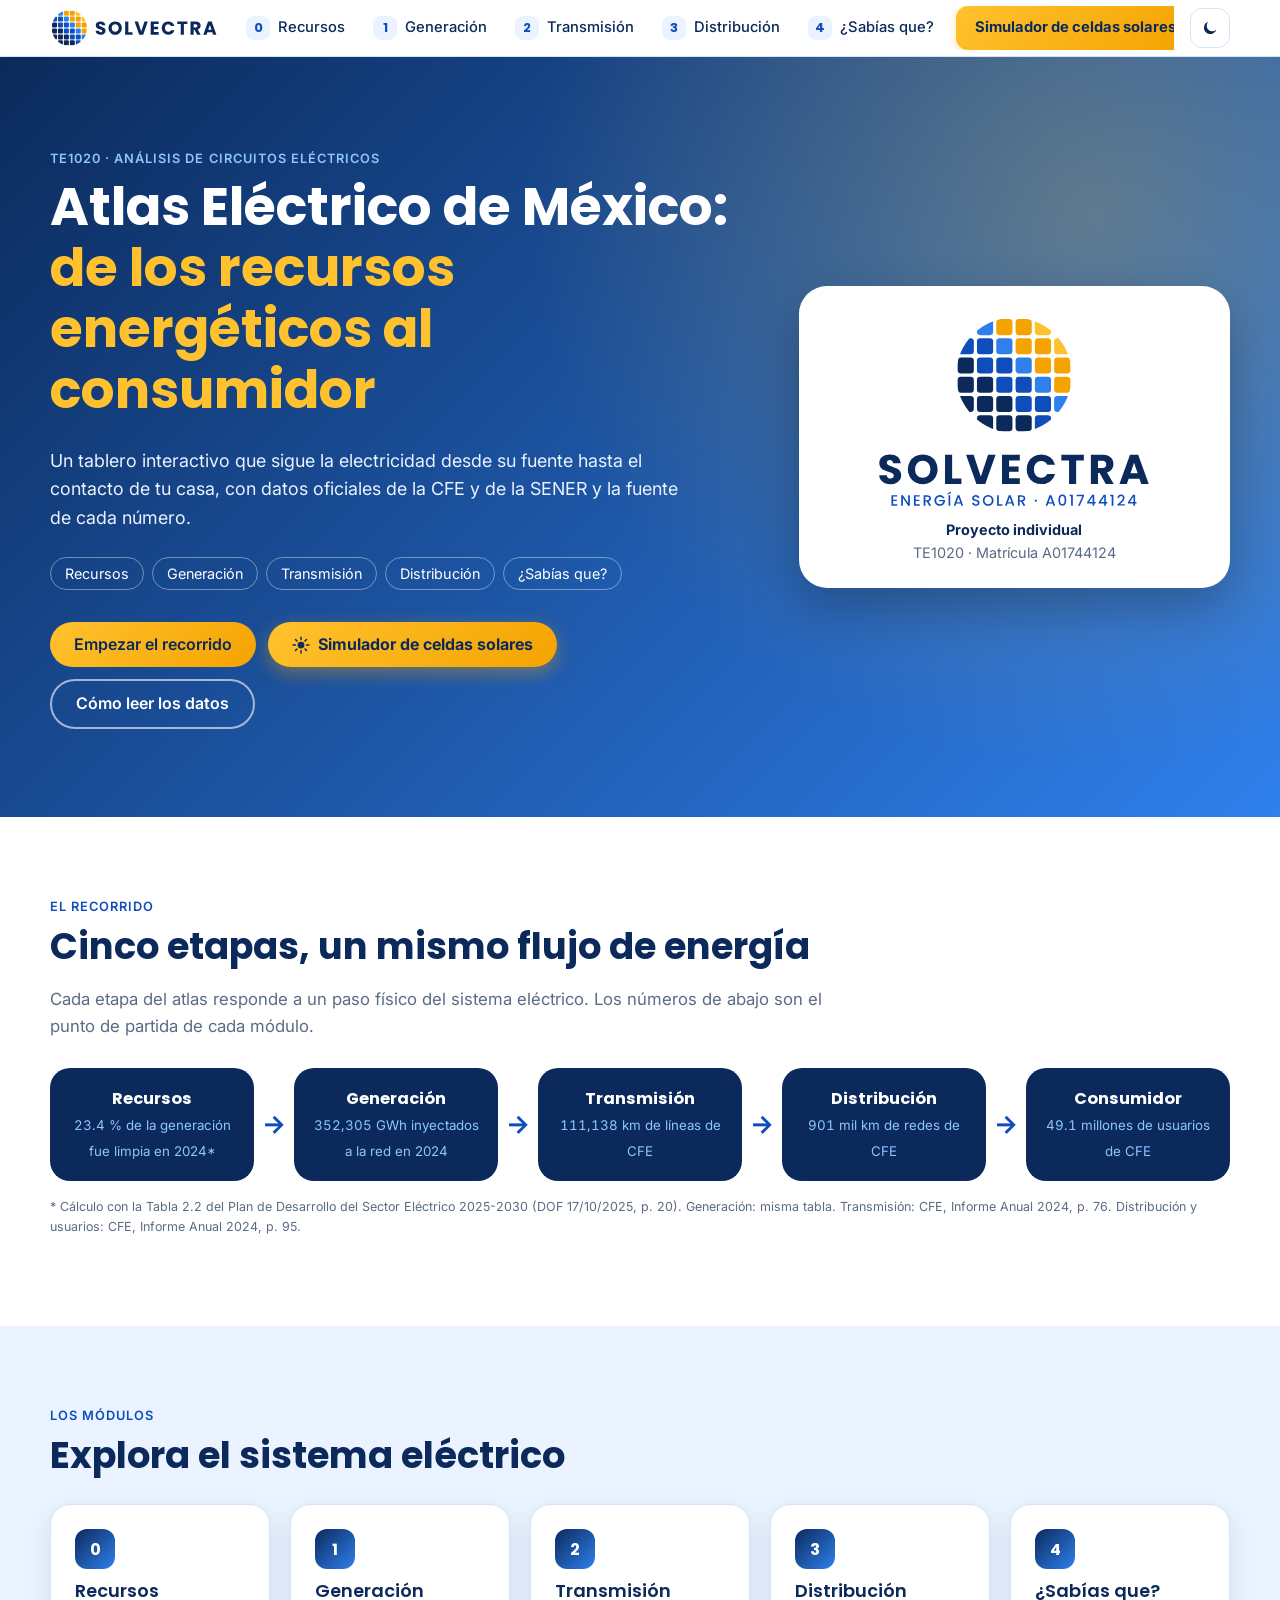
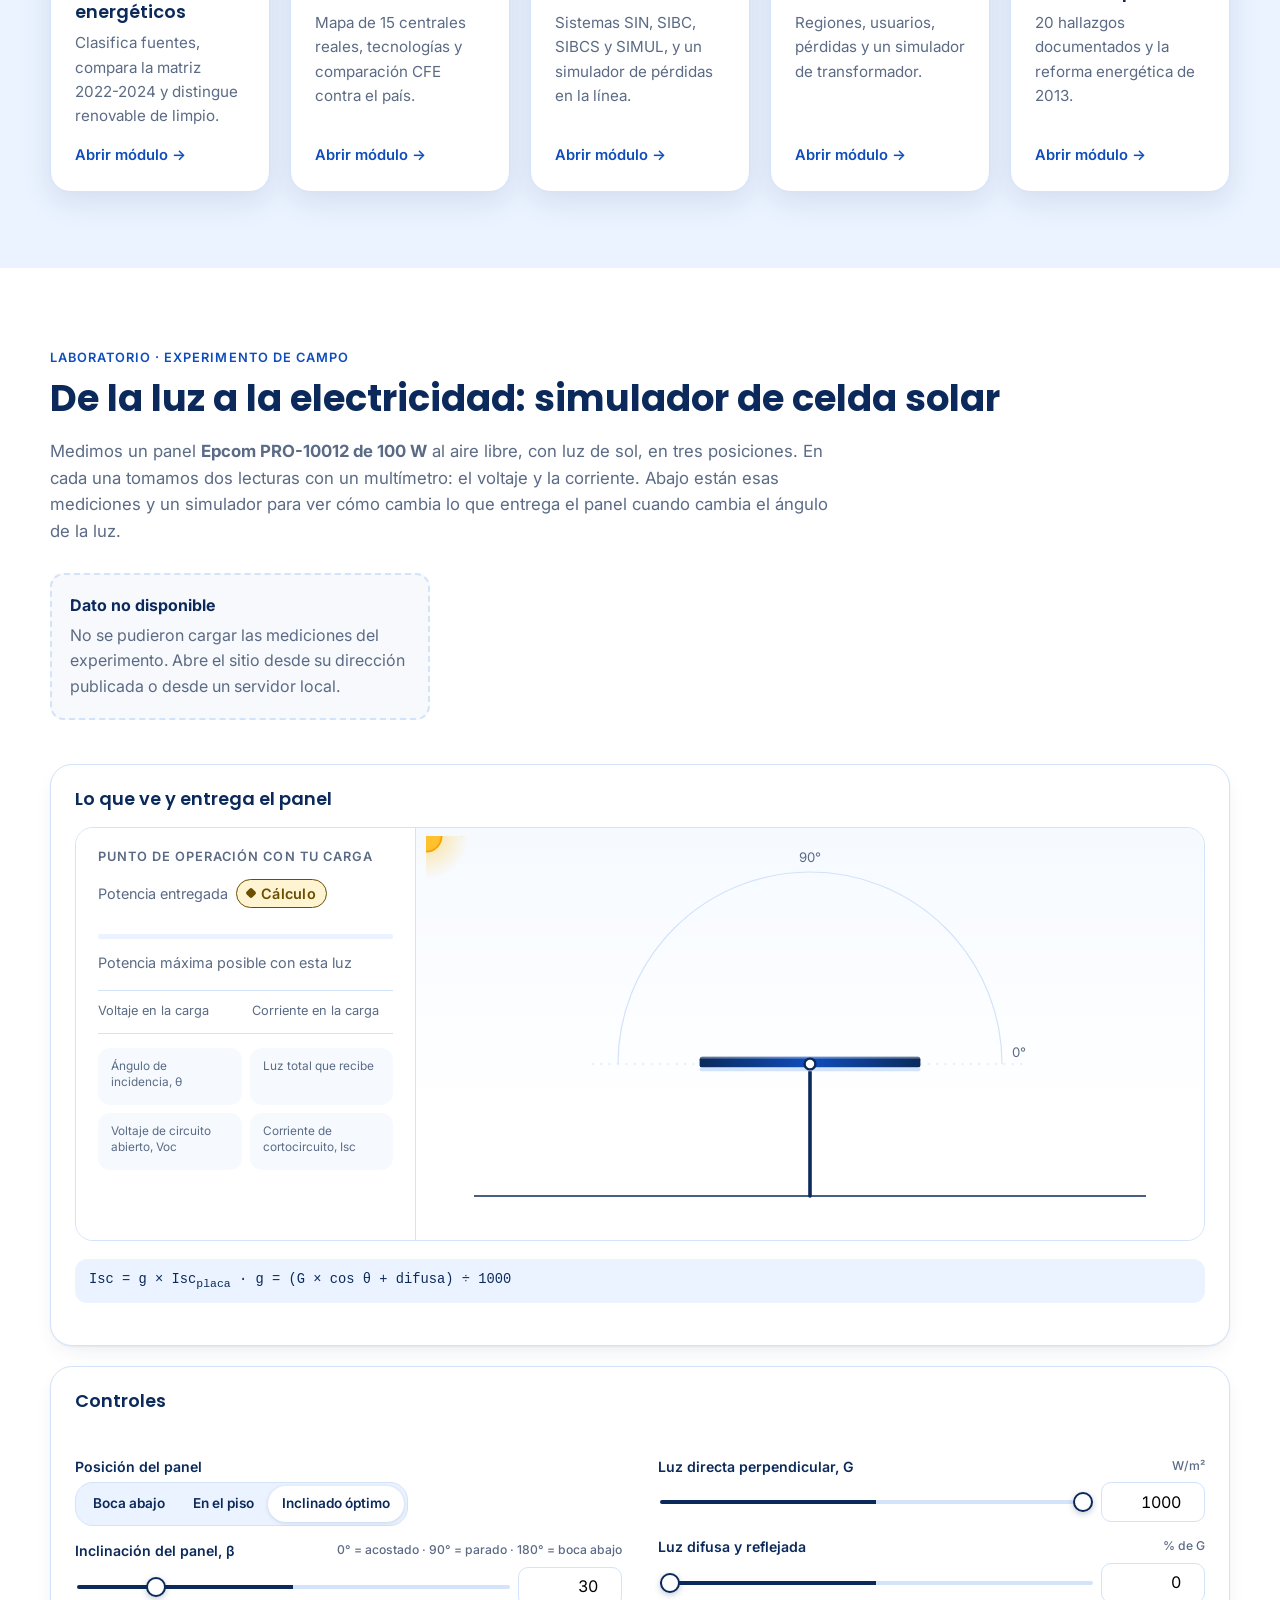
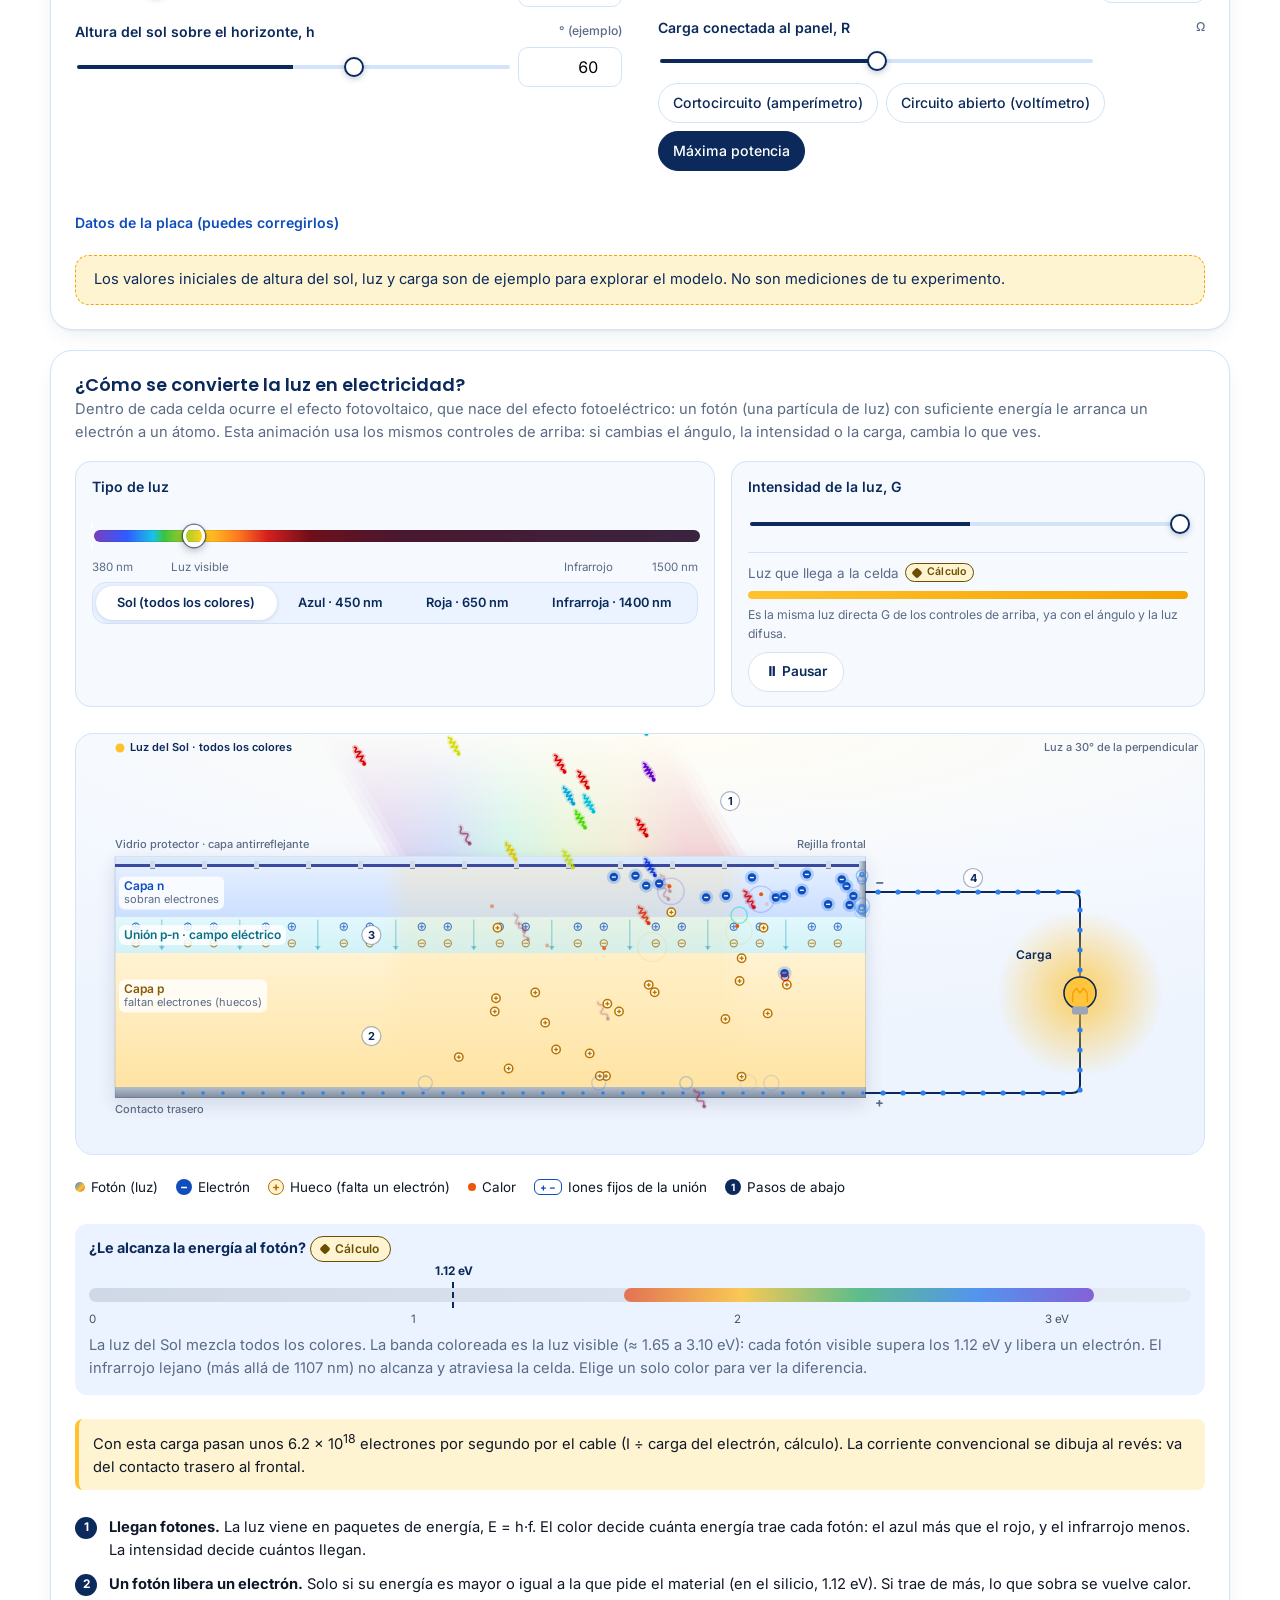
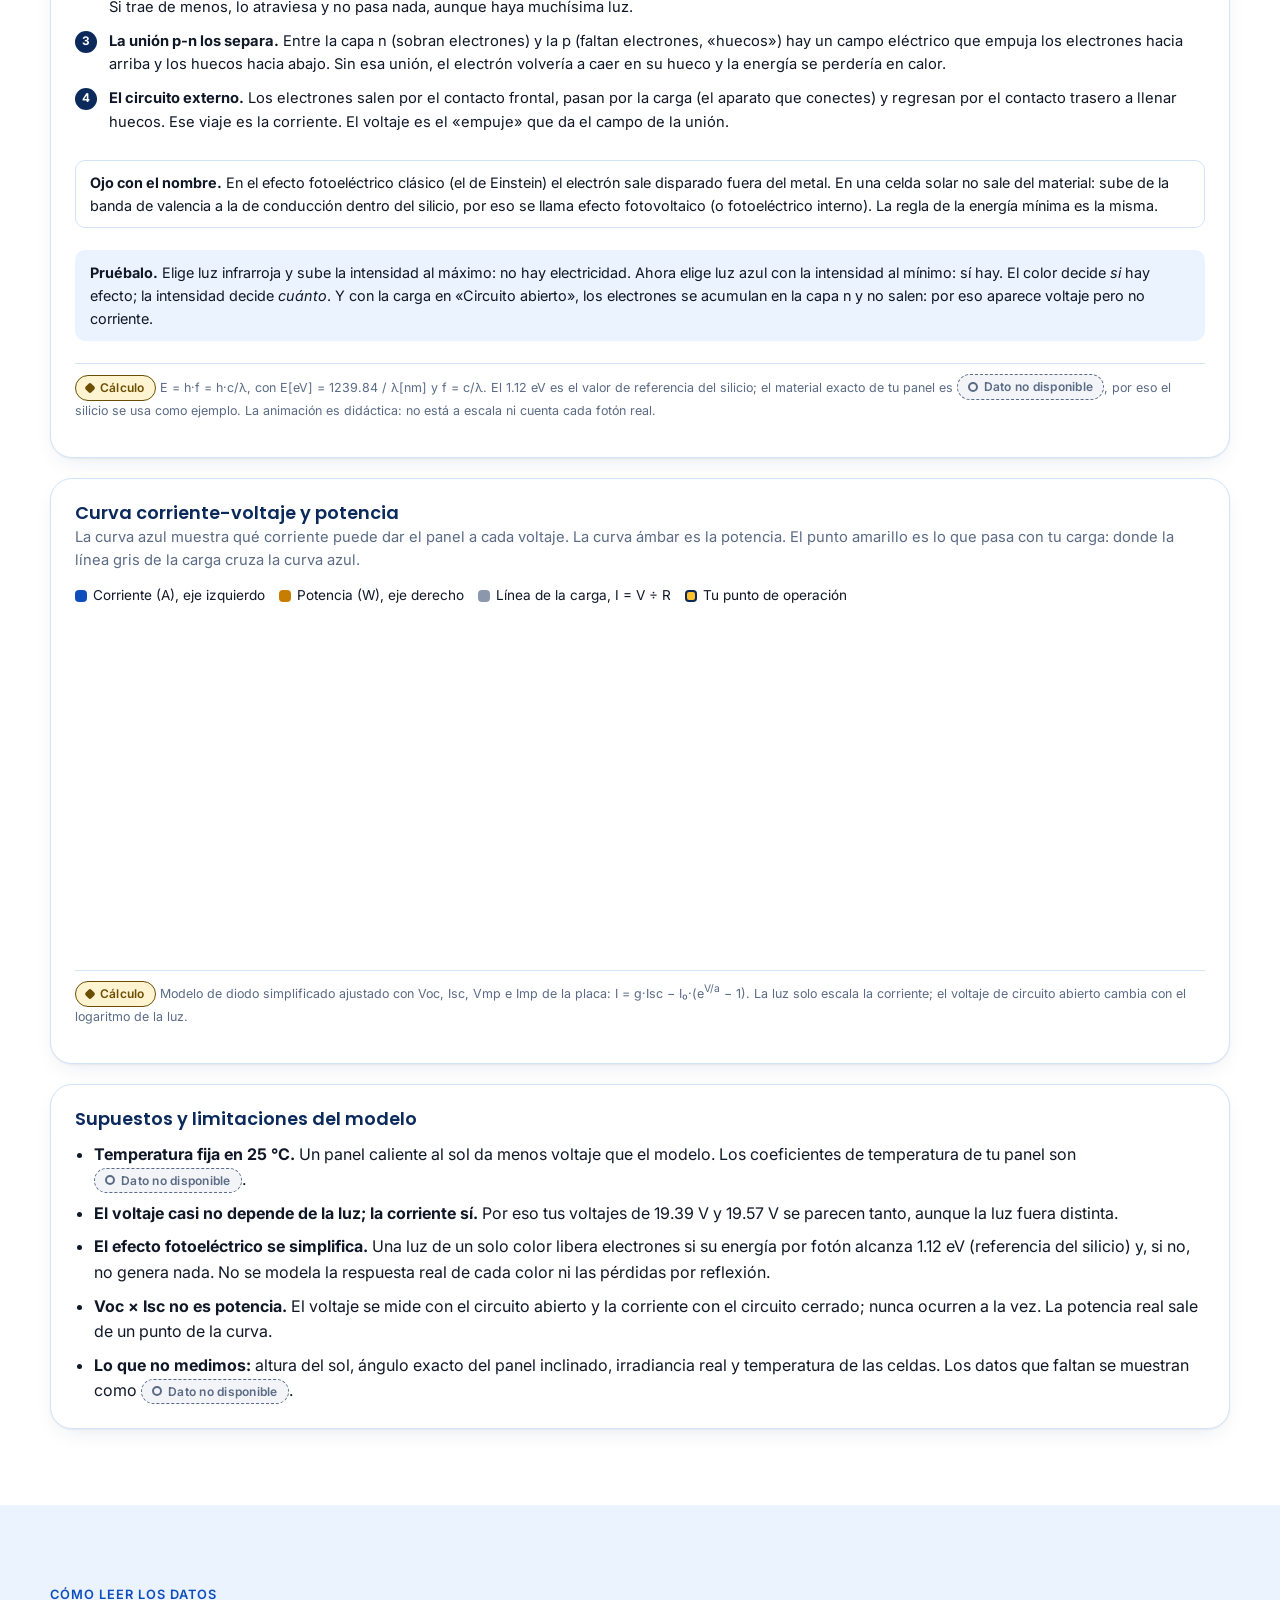
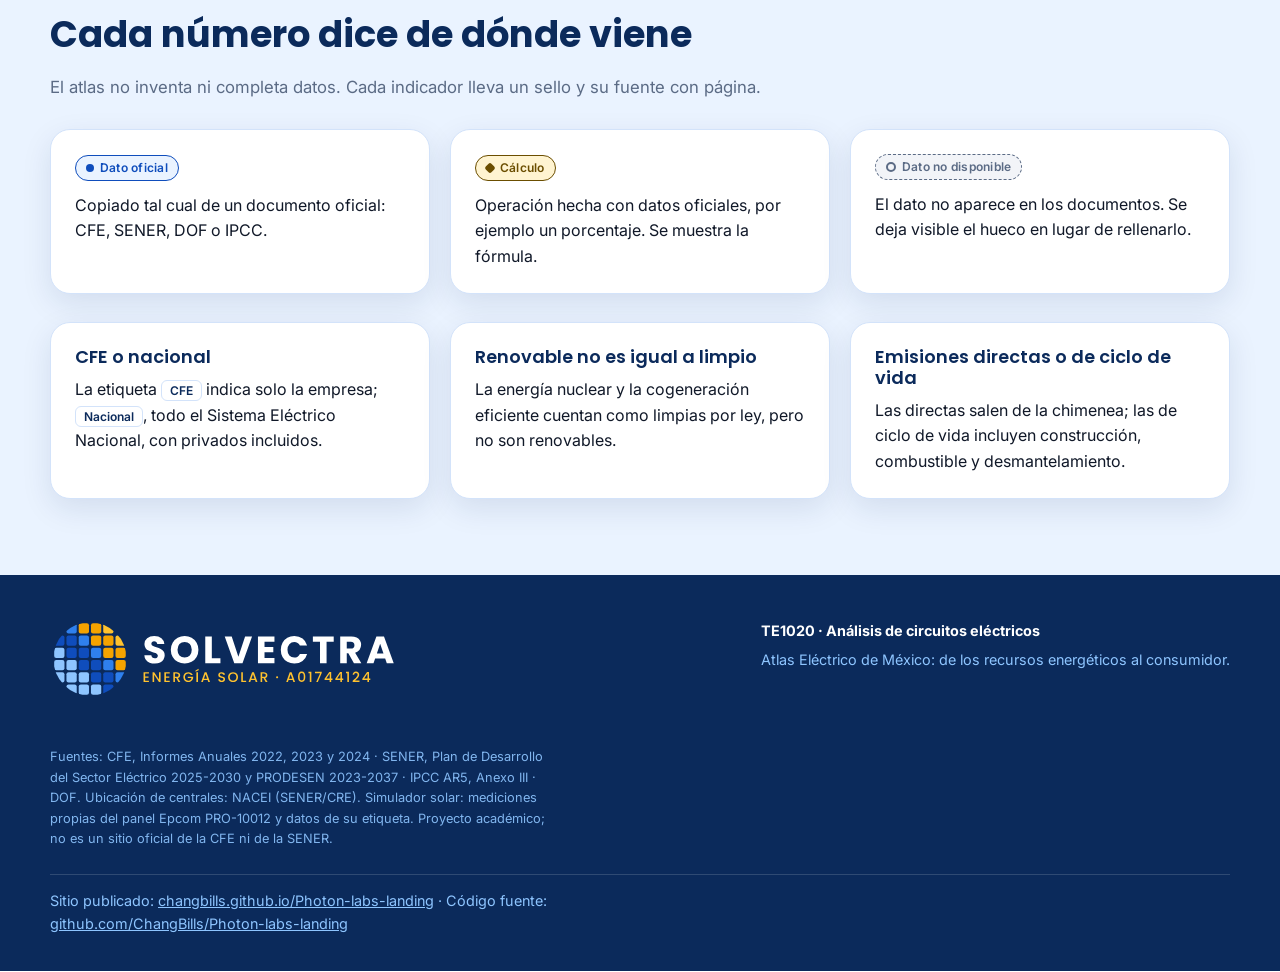
==== commit 9ce6fcae: "Portada: rediseño del simulador del panel y del efecto fotoeléctrico, modo oscuro - Panel: diagrama " ====
--- a/index.html
+++ b/index.html
@@ -11,7 +11,8 @@
   <link rel="preconnect" href="https://fonts.googleapis.com">
   <link rel="preconnect" href="https://fonts.gstatic.com" crossorigin>
   <link href="https://fonts.googleapis.com/css2?family=Inter:wght@400;500;600&family=Poppins:wght@600;700&display=swap" rel="stylesheet">
-  <link rel="stylesheet" href="css/atlas.css?v=20261116">
+  <link rel="stylesheet" href="css/atlas.css?v=20261117">
+  <script>(function(){try{var t=localStorage.getItem("atlas-tema");if(!t)t=matchMedia("(prefers-color-scheme: dark)").matches?"oscuro":"claro";document.documentElement.dataset.tema=t;}catch(e){}})();</script>
 </head>
 <body>
 <a class="saltar" href="#contenido">Saltar al contenido</a>
@@ -27,6 +28,10 @@
       <a href="sabias-que.html"><span>4</span>¿Sabías que?</a>
       <a class="mod-solar" href="#solar"><svg viewBox="0 0 24 24" width="16" height="16" aria-hidden="true" fill="currentColor"><circle cx="12" cy="12" r="4.5"/><path d="M12 1.5v3M12 19.5v3M1.5 12h3M19.5 12h3M4.6 4.6l2.1 2.1M17.3 17.3l2.1 2.1M4.6 19.4l2.1-2.1M17.3 6.7l2.1-2.1" stroke="currentColor" stroke-width="2" stroke-linecap="round" fill="none"/></svg>Simulador de celdas solares</a>
     </nav>
+    <button type="button" class="tema-btn" id="tema-btn" aria-label="Activar modo oscuro" aria-pressed="false">
+      <svg class="ico-luna" viewBox="0 0 24 24" width="18" height="18" aria-hidden="true"><path d="M20.5 14.2A8.5 8.5 0 1 1 9.8 3.5a7 7 0 0 0 10.7 10.7z" fill="currentColor"/></svg>
+      <svg class="ico-sol" viewBox="0 0 24 24" width="18" height="18" aria-hidden="true" fill="currentColor"><circle cx="12" cy="12" r="4.5"/><path d="M12 1.5v3M12 19.5v3M1.5 12h3M19.5 12h3M4.6 4.6l2.1 2.1M17.3 17.3l2.1 2.1M4.6 19.4l2.1-2.1M17.3 6.7l2.1-2.1" stroke="currentColor" stroke-width="2" stroke-linecap="round" fill="none"/></svg>
+    </button>
   </div>
 </header>
 
@@ -59,15 +64,15 @@
       <h2>Cinco etapas, un mismo flujo de energía</h2>
       <p class="intro">Cada etapa del atlas responde a un paso físico del sistema eléctrico. Los números de abajo son el punto de partida de cada módulo.</p>
       <div class="flujo" aria-label="Flujo de la energía eléctrica">
-        <div class="paso"><strong>Recursos</strong><small>23.4 % de la generación fue limpia en 2024*</small></div>
+        <div class="paso"><strong>Recursos</strong><small><span data-cuenta>23.4</span> % de la generación fue limpia en 2024*</small></div>
         <span class="flecha" aria-hidden="true">→</span>
-        <div class="paso"><strong>Generación</strong><small>352,305 GWh inyectados a la red en 2024</small></div>
+        <div class="paso"><strong>Generación</strong><small><span data-cuenta>352,305</span> GWh inyectados a la red en 2024</small></div>
         <span class="flecha" aria-hidden="true">→</span>
-        <div class="paso"><strong>Transmisión</strong><small>111,138 km de líneas de CFE</small></div>
+        <div class="paso"><strong>Transmisión</strong><small><span data-cuenta>111,138</span> km de líneas de CFE</small></div>
         <span class="flecha" aria-hidden="true">→</span>
-        <div class="paso"><strong>Distribución</strong><small>901 mil km de redes de CFE</small></div>
+        <div class="paso"><strong>Distribución</strong><small><span data-cuenta>901</span> mil km de redes de CFE</small></div>
         <span class="flecha" aria-hidden="true">→</span>
-        <div class="paso"><strong>Consumidor</strong><small>49.1 millones de usuarios de CFE</small></div>
+        <div class="paso"><strong>Consumidor</strong><small><span data-cuenta>49.1</span> millones de usuarios de CFE</small></div>
       </div>
       <p class="fuente" style="margin-top:16px;border:0;padding:0">* Cálculo con la Tabla 2.2 del Plan de Desarrollo del Sector Eléctrico 2025-2030 (DOF 17/10/2025, p. 20). Generación: misma tabla. Transmisión: CFE, Informe Anual 2024, p. 76. Distribución y usuarios: CFE, Informe Anual 2024, p. 95.</p>
     </div>
@@ -97,129 +102,161 @@
 
       <div class="aviso" id="aviso-corriente" style="margin-top:20px" hidden></div>
 
-      <div class="simulador solar-sim" style="margin-top:28px">
-        <div class="panel" aria-labelledby="t-ctrl-solar">
-          <h3 id="t-ctrl-solar">Controles</h3>
-          <div class="placa-chips" id="placa-chips" aria-label="Datos de la placa que usa el simulador"></div>
-
-          <div class="control">
-            <span class="rot" id="r-posicion" style="font-size:.88rem;font-weight:600;color:var(--azul-marino)">Posición del panel</span>
-            <div class="segmentado sol-seg" role="group" aria-labelledby="r-posicion" id="seg-pos">
-              <button type="button" data-pos="abajo" aria-pressed="false">Boca abajo</button>
-              <button type="button" data-pos="piso" aria-pressed="false">En el piso</button>
-              <button type="button" data-pos="optimo" aria-pressed="true">Inclinado óptimo</button>
-            </div>
-          </div>
-
-          <div class="control">
-            <label for="s-beta">Inclinación del panel, β <span class="und">0° = acostado · 90° = parado · 180° = boca abajo</span></label>
-            <div class="par"><input type="range" id="s-beta" min="0" max="180" step="1" value="30"><input type="number" id="n-beta" min="0" max="180" step="1" value="30" aria-label="Inclinación en grados"></div>
-          </div>
-          <div class="control">
-            <label for="s-h">Altura del sol sobre el horizonte, h <span class="und">° (ejemplo)</span></label>
-            <div class="par"><input type="range" id="s-h" min="5" max="90" step="1" value="60"><input type="number" id="n-h" min="5" max="90" step="1" value="60" aria-label="Altura del sol en grados"></div>
-          </div>
-          <div class="control">
-            <label for="s-g">Luz directa perpendicular, G <span class="und">W/m²</span></label>
-            <div class="par"><input type="range" id="s-g" min="100" max="1000" step="10" value="1000"><input type="number" id="n-g" min="100" max="1000" step="10" value="1000" aria-label="Irradiancia en watts por metro cuadrado"></div>
-          </div>
-          <div class="control">
-            <label for="s-d">Luz difusa y reflejada <span class="und">% de G</span></label>
-            <div class="par"><input type="range" id="s-d" min="0" max="30" step="1" value="0"><input type="number" id="n-d" min="0" max="30" step="1" value="0" aria-label="Luz difusa en porcentaje"></div>
-          </div>
-
-          <div class="control">
-            <label for="s-r">Carga conectada al panel, R <span class="und" id="u-r">Ω</span></label>
-            <div class="par"><input type="range" id="s-r" min="0" max="100" step="1" value="50"><output id="o-r" class="res-r" aria-live="off"></output></div>
-            <div class="filtros" id="op-rapidos" role="group" aria-label="Puntos de operación">
-              <button type="button" class="filtro" data-op="cc" aria-pressed="false">Cortocircuito (amperímetro)</button>
-              <button type="button" class="filtro" data-op="ca" aria-pressed="false">Circuito abierto (voltímetro)</button>
-              <button type="button" class="filtro" data-op="mpp" aria-pressed="true">Máxima potencia</button>
-            </div>
-          </div>
-
-          <details class="pasos" id="det-placa">
-            <summary>Datos de la placa (puedes corregirlos)</summary>
-            <div class="placa-grid">
-              <label for="p-voc">Voc, voltaje de circuito abierto <span class="und">V</span><input type="number" id="p-voc" step="0.1" min="1"></label>
-              <label for="p-isc">Isc, corriente de cortocircuito <span class="und">A</span><input type="number" id="p-isc" step="0.01" min="0.1"></label>
-              <label for="p-vmp">Vmp, voltaje de máxima potencia <span class="und">V</span><input type="number" id="p-vmp" step="0.1" min="1"></label>
-              <label for="p-imp">Imp, corriente de máxima potencia <span class="und">A</span><input type="number" id="p-imp" step="0.01" min="0.1"></label>
-            </div>
-            <p class="nota-placa" id="nota-placa"></p>
-            <div class="botones"><button type="button" class="filtro" id="p-reset">Volver a lo que leí de la etiqueta</button></div>
-          </details>
-          <p class="aviso" style="margin-top:14px">Los valores iniciales de altura del sol, luz y carga son de ejemplo para explorar el modelo. No son mediciones de tu experimento.</p>
-        </div>
-
-        <div class="panel" aria-labelledby="t-res-solar">
-          <h3 id="t-res-solar">Lo que ve y entrega el panel</h3>
+      <article class="panel sol-vista" style="margin-top:28px" aria-labelledby="t-res-solar">
+        <h3 id="t-res-solar">Lo que ve y entrega el panel</h3>
+        <div class="sol-vista-rej">
+          <div class="sol-lecturas">
+            <h4 class="sub-res">Punto de operación con tu carga</h4>
+            <div class="res-fila res-grande"><span>Potencia entregada <span class="sello calculo">Cálculo</span></span><output class="resultado" id="o-p"></output></div>
+            <div class="medidor" aria-hidden="true"><div id="o-bar"></div></div>
+            <div class="res-fila"><span>Potencia máxima posible con esta luz</span><output class="resultado sec" id="o-pm"></output></div>
+            <div class="sol-par">
+              <div class="res-fila"><span>Voltaje en la carga</span><output class="resultado" id="o-v"></output></div>
+              <div class="res-fila"><span>Corriente en la carga</span><output class="resultado" id="o-i"></output></div>
+            </div>
+            <div class="solar-kpis" aria-live="polite">
+              <div class="kpi-mini"><span class="k">Ángulo de incidencia, θ</span><b id="k-theta"></b></div>
+              <div class="kpi-mini"><span class="k">Luz total que recibe</span><b id="k-g"></b></div>
+              <div class="kpi-mini"><span class="k">Voltaje de circuito abierto, Voc</span><b id="k-voc"></b></div>
+              <div class="kpi-mini"><span class="k">Corriente de cortocircuito, Isc</span><b id="k-isc"></b></div>
+            </div>
+          </div>
           <figure class="solar-fig">
-            <svg id="solar-svg" viewBox="0 0 460 270" role="img" aria-label="Ilustración del panel solar y el sol">
+            <svg id="solar-svg" data-anim viewBox="0 0 640 330" role="img" aria-label="Ilustración del panel solar y el sol">
               <defs>
-                <linearGradient id="sv-cielo" x1="0" y1="0" x2="0" y2="1"><stop offset="0" stop-color="#EAF3FF"/><stop offset="1" stop-color="#FFFFFF"/></linearGradient>
-                <linearGradient id="sv-sol" x1="0" y1="0" x2="1" y2="1"><stop offset="0" stop-color="#FFC22E"/><stop offset="1" stop-color="#F5A300"/></linearGradient>
-                <linearGradient id="sv-cel" x1="0" y1="0" x2="1" y2="1"><stop offset="0" stop-color="#0F4DBC"/><stop offset="1" stop-color="#0B2A5B"/></linearGradient>
+                <linearGradient id="sv-haz-g" gradientUnits="userSpaceOnUse" x1="0" y1="0" x2="1" y2="1"><stop offset="0" class="sv-haz-a"/><stop offset="1" class="sv-haz-b"/></linearGradient>
+                <radialGradient id="sv-halo"><stop offset="0" stop-color="#FFC22E" stop-opacity=".5"/><stop offset="1" stop-color="#FFC22E" stop-opacity="0"/></radialGradient>
+                <linearGradient id="sv-cel" x1="0" y1="0" x2="1" y2="0"><stop offset="0" stop-color="#0B2A5B"/><stop offset=".5" stop-color="#0F4DBC"/><stop offset="1" stop-color="#0B2A5B"/></linearGradient>
               </defs>
-              <rect x="0" y="0" width="460" height="270" rx="18" fill="url(#sv-cielo)"/>
-              <rect x="0" y="238" width="460" height="32" fill="#0B2A5B" opacity=".08"/>
-              <line x1="0" y1="238" x2="460" y2="238" stroke="#8EC5FF" stroke-width="2"/>
-              <g id="sv-rayos" stroke="#F5A300" stroke-width="2.4" stroke-linecap="round" stroke-dasharray="2 8"></g>
-              <line id="sv-soporte" x1="230" y1="176" x2="230" y2="238" stroke="#0B2A5B" stroke-width="4" stroke-linecap="round"/>
-              <line id="sv-normal" stroke="#19C3E6" stroke-width="2" stroke-dasharray="5 5" stroke-linecap="round"/>
-              <g id="sv-panel" transform="translate(230 176)">
-                <rect x="-72" y="-8" width="144" height="8" rx="2" fill="url(#sv-cel)"/>
-                <g id="sv-celdas" stroke="#8EC5FF" stroke-width="1" opacity=".75"></g>
-                <rect x="-72" y="0" width="144" height="5" rx="2" fill="#D3E3FA" stroke="#8EC5FF" stroke-width="1"/>
+              <path class="sv-guia" d="M160 190 A160 160 0 0 1 480 190"/>
+              <line class="sv-guia sv-punteada" x1="138" y1="190" x2="502" y2="190"/>
+              <g id="sv-ticks" class="sv-tick"></g>
+              <text class="sv-gris" x="488" y="184">0°</text>
+              <text class="sv-gris" x="311" y="22">90°</text>
+              <polygon id="sv-haz" fill="url(#sv-haz-g)"/>
+              <g id="sv-rayos" class="sv-rayo"></g>
+              <line class="sv-suelo" x1="40" y1="300" x2="600" y2="300"/>
+              <g id="sv-trama" class="sv-tick"></g>
+              <line id="sv-soporte" class="sv-soporte" x1="320" y1="190" x2="320" y2="300"/>
+              <line id="sv-normal" class="sv-normal"/>
+              <text id="sv-normal-t" class="sv-normal-t">normal</text>
+              <g id="sv-panel" transform="translate(320 190)">
+                <rect x="-92" y="-6" width="184" height="9" rx="2" fill="url(#sv-cel)"/>
+                <g id="sv-celdas" stroke="#8EC5FF" stroke-width=".8" opacity=".6"></g>
+                <rect x="-92" y="-6" width="184" height="1.5" fill="#fff" opacity=".35"/>
+                <rect class="sv-reverso" x="-92" y="3" width="184" height="3" rx="1.5"/>
               </g>
+              <circle class="sv-pivote" cx="320" cy="190" r="4.5"/>
+              <path id="sv-arco-b" class="sv-arco-b"/>
+              <text id="sv-t-b" class="sv-et"></text>
+              <path id="sv-arco-h" class="sv-arco-h"/>
+              <text id="sv-t-h" class="sv-et sv-et-sol"></text>
               <g id="sv-sol-g">
-                <circle r="26" fill="#FFC22E" opacity=".25"/>
-                <circle r="17" fill="url(#sv-sol)"/>
+                <circle r="36" fill="url(#sv-halo)" class="sv-halo"/>
+                <circle r="13" class="sv-sol"/>
               </g>
-              <text id="sv-txt" x="14" y="26" font-family="Inter, system-ui, sans-serif" font-size="13" font-weight="600" fill="#0B2A5B"></text>
+              <text id="sv-txt" class="sv-et sv-et-grande" x="20" y="32"></text>
             </svg>
             <figcaption class="sr-only" id="sv-desc"></figcaption>
           </figure>
-
-          <div class="solar-kpis" aria-live="polite">
-            <div class="kpi-mini"><span class="k">Ángulo de incidencia, θ</span><b id="k-theta"></b></div>
-            <div class="kpi-mini"><span class="k">Luz total que recibe</span><b id="k-g"></b></div>
-            <div class="kpi-mini"><span class="k">Voltaje de circuito abierto, Voc</span><b id="k-voc"></b></div>
-            <div class="kpi-mini"><span class="k">Corriente de cortocircuito, Isc</span><b id="k-isc"></b></div>
-          </div>
-
-          <div class="formula">Isc = g × Isc<sub>placa</sub> · g = (G × cos θ + difusa) ÷ 1000</div>
-          <h4 class="sub-res">Punto de operación con tu carga</h4>
-          <div class="res-fila"><span>Voltaje en la carga</span><output class="resultado" id="o-v"></output></div>
-          <div class="res-fila"><span>Corriente en la carga</span><output class="resultado" id="o-i"></output></div>
-          <div class="res-fila"><span>Potencia entregada</span><output class="resultado" id="o-p"></output></div>
-          <div class="res-fila"><span>Potencia máxima posible con esta luz</span><output class="resultado sec" id="o-pm"></output></div>
-          <div class="medidor" aria-hidden="true"><div id="o-bar"></div></div>
-          <p class="desc" id="o-aviso" role="status" style="margin:6px 0 0"></p>
-        </div>
+        </div>
+        <div class="formula">Isc = g × Isc<sub>placa</sub> · g = (G × cos θ + difusa) ÷ 1000</div>
+        <p class="desc" id="o-aviso" role="status" style="margin:0"></p>
+      </article>
+
+      <div class="panel sol-ctrl" style="margin-top:20px" aria-labelledby="t-ctrl-solar">
+        <h3 id="t-ctrl-solar">Controles</h3>
+        <div class="placa-chips" id="placa-chips" aria-label="Datos de la placa que usa el simulador"></div>
+        <div class="sol-ctrl-rej">
+          <div>
+            <div class="control">
+              <span class="rot" id="r-posicion">Posición del panel</span>
+              <div class="segmentado sol-seg" role="group" aria-labelledby="r-posicion" id="seg-pos">
+                <button type="button" data-pos="abajo" aria-pressed="false">Boca abajo</button>
+                <button type="button" data-pos="piso" aria-pressed="false">En el piso</button>
+                <button type="button" data-pos="optimo" aria-pressed="true">Inclinado óptimo</button>
+              </div>
+            </div>
+            <div class="control">
+              <label for="s-beta">Inclinación del panel, β <span class="und">0° = acostado · 90° = parado · 180° = boca abajo</span></label>
+              <div class="par"><input type="range" id="s-beta" min="0" max="180" step="1" value="30"><input type="number" id="n-beta" min="0" max="180" step="1" value="30" aria-label="Inclinación en grados"></div>
+            </div>
+            <div class="control">
+              <label for="s-h">Altura del sol sobre el horizonte, h <span class="und">° (ejemplo)</span></label>
+              <div class="par"><input type="range" id="s-h" min="5" max="90" step="1" value="60"><input type="number" id="n-h" min="5" max="90" step="1" value="60" aria-label="Altura del sol en grados"></div>
+            </div>
+          </div>
+          <div>
+            <div class="control">
+              <label for="s-g">Luz directa perpendicular, G <span class="und">W/m²</span></label>
+              <div class="par"><input type="range" id="s-g" min="100" max="1000" step="10" value="1000"><input type="number" id="n-g" min="100" max="1000" step="10" value="1000" aria-label="Irradiancia en watts por metro cuadrado"></div>
+            </div>
+            <div class="control">
+              <label for="s-d">Luz difusa y reflejada <span class="und">% de G</span></label>
+              <div class="par"><input type="range" id="s-d" min="0" max="30" step="1" value="0"><input type="number" id="n-d" min="0" max="30" step="1" value="0" aria-label="Luz difusa en porcentaje"></div>
+            </div>
+            <div class="control">
+              <label for="s-r">Carga conectada al panel, R <span class="und" id="u-r">Ω</span></label>
+              <div class="par"><input type="range" id="s-r" min="0" max="100" step="1" value="50"><output id="o-r" class="res-r" aria-live="off"></output></div>
+              <div class="filtros" id="op-rapidos" role="group" aria-label="Puntos de operación">
+                <button type="button" class="filtro" data-op="cc" aria-pressed="false">Cortocircuito (amperímetro)</button>
+                <button type="button" class="filtro" data-op="ca" aria-pressed="false">Circuito abierto (voltímetro)</button>
+                <button type="button" class="filtro" data-op="mpp" aria-pressed="true">Máxima potencia</button>
+              </div>
+            </div>
+          </div>
+        </div>
+        <details class="pasos" id="det-placa">
+          <summary>Datos de la placa (puedes corregirlos)</summary>
+          <div class="placa-grid">
+            <label for="p-voc">Voc, voltaje de circuito abierto <span class="und">V</span><input type="number" id="p-voc" step="0.1" min="1"></label>
+            <label for="p-isc">Isc, corriente de cortocircuito <span class="und">A</span><input type="number" id="p-isc" step="0.01" min="0.1"></label>
+            <label for="p-vmp">Vmp, voltaje de máxima potencia <span class="und">V</span><input type="number" id="p-vmp" step="0.1" min="1"></label>
+            <label for="p-imp">Imp, corriente de máxima potencia <span class="und">A</span><input type="number" id="p-imp" step="0.01" min="0.1"></label>
+          </div>
+          <p class="nota-placa" id="nota-placa"></p>
+          <div class="botones"><button type="button" class="filtro" id="p-reset">Volver a lo que leí de la etiqueta</button></div>
+        </details>
+        <p class="aviso" style="margin:4px 0 0">Los valores iniciales de altura del sol, luz y carga son de ejemplo para explorar el modelo. No son mediciones de tu experimento.</p>
       </div>
 
       <article class="panel foto" id="foto" style="margin-top:20px" aria-labelledby="t-foto">
         <div class="cab"><div><h3 id="t-foto">¿Cómo se convierte la luz en electricidad?</h3>
           <p class="desc">Dentro de cada celda ocurre el efecto fotovoltaico, que nace del efecto fotoeléctrico: un fotón (una partícula de luz) con suficiente energía le arranca un electrón a un átomo. Esta animación usa los mismos controles de arriba: si cambias el ángulo, la intensidad o la carga, cambia lo que ves.</p></div></div>
-        <div class="foto-controles">
-          <div>
-            <span class="rot" id="r-luz" style="font-size:.88rem;font-weight:600;color:var(--azul-marino)">Tipo de luz</span>
-            <div class="segmentado sol-seg" role="group" aria-labelledby="r-luz" id="seg-luz">
+        <div class="foto-ctrl">
+          <div class="foto-c foto-c-luz">
+            <div class="foto-c-cab"><span class="rot" id="r-luz">Tipo de luz</span><output id="o-nm" class="foto-out" for="s-nm"></output></div>
+            <div class="espectro">
+              <input type="range" id="s-nm" min="380" max="1500" step="5" value="550" aria-labelledby="r-luz" aria-describedby="o-nm">
+              <span class="esp-umbral" id="esp-umbral" aria-hidden="true"><i></i><b></b></span>
+            </div>
+            <div class="esp-escala" aria-hidden="true"><span>380 nm</span><span>Luz visible</span><span>Infrarrojo</span><span>1500 nm</span></div>
+            <div class="segmentado sol-seg luz-seg" role="group" aria-labelledby="r-luz" id="seg-luz">
               <button type="button" data-luz="sol" aria-pressed="true">Sol (todos los colores)</button>
               <button type="button" data-luz="azul" aria-pressed="false">Azul · 450 nm</button>
               <button type="button" data-luz="roja" aria-pressed="false">Roja · 650 nm</button>
               <button type="button" data-luz="ir" aria-pressed="false">Infrarroja · 1400 nm</button>
             </div>
           </div>
-          <button type="button" class="btn-foto" id="foto-play" aria-pressed="true">⏸ Pausar</button>
-        </div>
-        <div class="foto-lienzo"><canvas id="c-foto" role="img" aria-label="Animación de una celda solar: fotones que llegan, electrones liberados que suben a la capa n, huecos que bajan a la capa p, y los electrones que viajan por el cable externo a través de la carga."></canvas></div>
+          <div class="foto-c foto-c-int">
+            <div class="foto-c-cab"><label for="s-g2" id="r-int">Intensidad de la luz, G</label><output id="o-g2" class="foto-out" for="s-g2"></output></div>
+            <input type="range" id="s-g2" class="rango-sol" min="100" max="1000" step="10" value="1000">
+            <div class="llega">
+              <div class="llega-cab"><span>Luz que llega a la celda <span class="sello calculo">Cálculo</span></span><b id="o-llega"></b></div>
+              <div class="llega-barra" aria-hidden="true"><i id="o-llega-bar"></i></div>
+              <p class="llega-nota">Es la misma luz directa G de los controles de arriba, ya con el ángulo y la luz difusa.</p>
+            </div>
+            <button type="button" class="btn-foto" id="foto-play" aria-pressed="true">⏸ Pausar</button>
+          </div>
+        </div>
+        <div class="foto-lienzo"><canvas id="c-foto" role="img" aria-label="Animación de una celda solar: fotones que llegan, electrones liberados que suben a la capa n y viajan por ella hasta el contacto frontal, huecos que bajan a la capa p, y los electrones que recorren el cable externo a través de la carga y regresan por el contacto trasero."></canvas></div>
         <ul class="foto-leyenda" aria-label="Leyenda de la animación">
           <li><i class="lg lg-ph"></i> Fotón (luz)</li>
           <li><i class="lg lg-e">−</i> Electrón</li>
           <li><i class="lg lg-h">+</i> Hueco (falta un electrón)</li>
           <li><i class="lg lg-q"></i> Calor</li>
+          <li><i class="lg lg-ion">+ −</i> Iones fijos de la unión</li>
+          <li><i class="lg lg-n">1</i> Pasos de abajo</li>
         </ul>
         <div class="eg">
           <div class="eg-tit"><strong>¿Le alcanza la energía al fotón?</strong> <span class="sello calculo">Cálculo</span></div>
@@ -243,10 +280,10 @@
         <div class="cab"><div><h3 id="t-iv">Curva corriente-voltaje y potencia</h3>
           <p class="desc">La curva azul muestra qué corriente puede dar el panel a cada voltaje. La curva ámbar es la potencia. El punto amarillo es lo que pasa con tu carga: donde la línea gris de la carga cruza la curva azul.</p></div></div>
         <ul class="leyenda">
-          <li><i style="background:#0F4DBC"></i>Corriente (A), eje izquierdo</li>
-          <li><i style="background:#C77D00"></i>Potencia (W), eje derecho</li>
-          <li><i style="background:#8A97AD"></i>Línea de la carga, I = V ÷ R</li>
-          <li><i style="background:#FFC22E;box-shadow:0 0 0 2px #0B2A5B inset"></i>Tu punto de operación</li>
+          <li><i style="background:var(--g-corriente)"></i>Corriente (A), eje izquierdo</li>
+          <li><i style="background:var(--g-potencia)"></i>Potencia (W), eje derecho</li>
+          <li><i style="background:var(--g-carga)"></i>Línea de la carga, I = V ÷ R</li>
+          <li><i style="background:#FFC22E;box-shadow:0 0 0 2px var(--g-punto) inset"></i>Tu punto de operación</li>
         </ul>
         <div class="lienzo" style="height:340px"><canvas id="g-iv" role="img" aria-label="Curva de corriente contra voltaje y de potencia contra voltaje del panel"></canvas></div>
         <p class="fuente"><span class="sello calculo">Cálculo</span> Modelo de diodo simplificado ajustado con Voc, Isc, Vmp e Imp de la placa: I = g·Isc − I₀·(e<sup>V/a</sup> − 1). La luz solo escala la corriente; el voltaje de circuito abierto cambia con el logaritmo de la luz.</p>
@@ -299,7 +336,8 @@
 <script>(function(){var n=document.querySelector(".modulos"),a=n&&n.querySelector("[aria-current]");if(n&&a&&n.scrollWidth>n.clientWidth){n.scrollLeft=a.offsetLeft-(n.clientWidth-a.offsetWidth)/2;}})();</script>
 <script>(function(){var b=document.querySelector(".arriba");if(!b)return;function f(){b.classList.toggle("visible",scrollY>innerHeight*0.8);}addEventListener("scroll",f,{passive:true});f();})();</script>
 <script src="js/vendor/chart.umd.min.js"></script>
-<script src="js/celda-anim.js?v=20261112"></script>
-  <script src="js/solar.js?v=20261112"></script>
+<script src="js/tema.js?v=20261117"></script>
+<script src="js/celda-anim.js?v=20261117"></script>
+<script src="js/solar.js?v=20261117"></script>
 </body>
 </html>
--- a/css/atlas.css
+++ b/css/atlas.css
@@ -40,16 +40,33 @@
   --dato-oficial: #0F4DBC;
   --dato-calculo: #6B4E00;
   --dato-nd: #5B6B85;
+
+  /* Tokens de superficie (tema claro por omisión; el oscuro los redefine) */
+  --c-fondo: #FFFFFF;
+  --c-fondo-alt: #EAF3FF;
+  --c-sup: #FFFFFF;
+  --c-sup-2: #F6FAFF;
+  --c-chip: #EAF3FF;
+  --c-texto: #101828;
+  --c-suave: #5B6B85;
+  --c-titulo: #0B2A5B;
+  --c-acento: #0F4DBC;
+  --c-linea: #D3E3FA;
+  --g-corriente: #0F4DBC;
+  --g-potencia: #C77D00;
+  --g-carga: #8A97AD;
+  --g-punto: #0B2A5B;
+  --sombra-s: 0 1px 2px rgba(16,24,40,.05), 0 8px 24px -10px rgba(11,42,91,.14);
 }
 
 * { box-sizing: border-box; }
 [hidden] { display: none !important; }
 html { scroll-behavior: smooth; }
-body { margin: 0; font-family: var(--fuente); color: var(--tinta); background: var(--blanco); line-height: 1.6; -webkit-font-smoothing: antialiased; }
+body { margin: 0; font-family: var(--fuente); color: var(--c-texto); background: var(--c-sup); line-height: 1.6; -webkit-font-smoothing: antialiased; }
 img, svg { max-width: 100%; display: block; }
-a { color: var(--azul-principal); }
+a { color: var(--c-acento); }
 .contenedor { width: min(1180px, 100% - 32px); margin-inline: auto; }
-h1, h2, h3, h4 { font-family: var(--fuente-titulos); line-height: 1.15; margin: 0 0 .5em; color: var(--azul-marino); }
+h1, h2, h3, h4 { font-family: var(--fuente-titulos); line-height: 1.15; margin: 0 0 .5em; color: var(--c-titulo); }
 h2 { font-size: clamp(1.6rem, 3.2vw, 2.3rem); font-weight: 700; }
 h3 { font-size: 1.12rem; font-weight: 600; }
 p { margin: 0 0 1em; }
@@ -58,14 +75,14 @@
 .saltar:focus { left: 16px; }
 
 /* ---------- Barra superior + navegación de módulos ---------- */
-.barra { position: sticky; top: 0; z-index: 20; background: rgba(255,255,255,.94); backdrop-filter: blur(8px); border-bottom: 1px solid var(--borde); }
+.barra { position: sticky; top: 0; z-index: 20; background: rgba(255,255,255,.94); backdrop-filter: blur(8px); border-bottom: 1px solid var(--c-linea); }
 .barra .contenedor { display: flex; align-items: center; justify-content: space-between; gap: 16px; padding-block: 6px; }
 .barra .logo img { height: 40px; width: auto; }
 .modulos { display: flex; gap: 4px; overflow-x: auto; scrollbar-width: none; }
 .modulos::-webkit-scrollbar { display: none; }
-.modulos a { display: flex; align-items: center; gap: 8px; white-space: nowrap; text-decoration: none; color: var(--azul-marino); font-weight: 500; font-size: .92rem; padding: 10px 12px; border-radius: 12px; min-height: 44px; }
-.modulos a span { display: inline-grid; place-items: center; width: 24px; height: 24px; border-radius: 8px; background: var(--azul-hielo); color: var(--azul-principal); font-family: var(--fuente-titulos); font-weight: 700; font-size: .8rem; }
-.modulos a:hover { background: var(--azul-hielo); }
+.modulos a { display: flex; align-items: center; gap: 8px; white-space: nowrap; text-decoration: none; color: var(--c-titulo); font-weight: 500; font-size: .92rem; padding: 10px 12px; border-radius: 12px; min-height: 44px; }
+.modulos a span { display: inline-grid; place-items: center; width: 24px; height: 24px; border-radius: 8px; background: var(--c-chip); color: var(--c-acento); font-family: var(--fuente-titulos); font-weight: 700; font-size: .8rem; }
+.modulos a:hover { background: var(--c-chip); }
 .modulos a[aria-current="page"] { background: var(--azul-marino); color: var(--blanco); }
 .modulos a[aria-current="page"] span { background: var(--amarillo); color: var(--azul-marino); }
 
@@ -87,22 +104,22 @@
 .btn:hover { transform: translateY(-2px); }
 .btn-primario { background: var(--degradado-sol); color: var(--azul-marino); }
 .btn-secundario { border: 2px solid rgba(255,255,255,.6); color: var(--blanco); background: transparent; }
-.tarjeta-id { background: var(--blanco); border-radius: 28px; padding: 28px 24px 24px; box-shadow: 0 20px 50px rgba(0,0,0,.25); text-align: center; }
+.tarjeta-id { background: var(--c-sup); border-radius: 28px; padding: 28px 24px 24px; box-shadow: 0 20px 50px rgba(0,0,0,.25); text-align: center; }
 .tarjeta-id img { width: min(280px, 100%); margin-inline: auto; }
-.tarjeta-id p { margin: 8px 0 0; font-size: .9rem; color: var(--gris); }
-.tarjeta-id strong { color: var(--azul-marino); }
+.tarjeta-id p { margin: 8px 0 0; font-size: .9rem; color: var(--c-suave); }
+.tarjeta-id strong { color: var(--c-titulo); }
 
 /* ---------- Secciones y tarjetas (iguales a la landing) ---------- */
 section { padding: clamp(44px, 6vw, 76px) 0; }
-section.alt { background: var(--azul-hielo); }
-.etiqueta { display: inline-block; font-size: .8rem; font-weight: 600; letter-spacing: .08em; text-transform: uppercase; color: var(--azul-principal); margin-bottom: 8px; }
-.intro { max-width: 72ch; color: var(--gris); font-size: 1.05rem; }
+section.alt { background: var(--c-fondo-alt); }
+.etiqueta { display: inline-block; font-size: .8rem; font-weight: 600; letter-spacing: .08em; text-transform: uppercase; color: var(--c-acento); margin-bottom: 8px; }
+.intro { max-width: 72ch; color: var(--c-suave); font-size: 1.05rem; }
 .rejilla { display: grid; gap: 20px; margin-top: 28px; }
 .rejilla.c2 { grid-template-columns: repeat(2, 1fr); }
 .rejilla.c3 { grid-template-columns: repeat(3, 1fr); }
 .rejilla.c4 { grid-template-columns: repeat(4, 1fr); }
 .rejilla.c5 { grid-template-columns: repeat(5, 1fr); }
-.tarjeta { background: var(--blanco); border: 1px solid var(--borde); border-radius: var(--radio); padding: 24px; box-shadow: var(--sombra); }
+.tarjeta { background: var(--c-sup); border: 1px solid var(--c-linea); border-radius: var(--radio); padding: 24px; box-shadow: var(--sombra); }
 .tarjeta p:last-child { margin-bottom: 0; }
 .tarjeta .num { display: inline-grid; place-items: center; width: 40px; height: 40px; border-radius: 12px; background: var(--degradado); color: var(--blanco); font-family: var(--fuente-titulos); font-weight: 700; margin-bottom: 12px; }
 .cita { border-left: 5px solid var(--amarillo); background: var(--blanco); padding: 18px 22px; border-radius: 0 var(--radio) var(--radio) 0; margin-top: 24px; color: var(--azul-marino); }
@@ -110,88 +127,88 @@
 /* Tarjeta de módulo (portada) */
 a.tarjeta-mod { text-decoration: none; color: inherit; display: flex; flex-direction: column; transition: transform .15s ease, box-shadow .15s ease; }
 a.tarjeta-mod:hover { transform: translateY(-3px); box-shadow: 0 16px 36px rgba(11,42,91,.16); }
-.tarjeta-mod p { color: var(--gris); font-size: .95rem; }
-.tarjeta-mod .ir { margin-top: auto; font-weight: 600; color: var(--azul-principal); font-size: .92rem; }
+.tarjeta-mod p { color: var(--c-suave); font-size: .95rem; }
+.tarjeta-mod .ir { margin-top: auto; font-weight: 600; color: var(--c-acento); font-size: .92rem; }
 
 /* ---------- Flujo de la energía ---------- */
 .flujo { display: flex; align-items: stretch; gap: 8px; margin-top: 28px; flex-wrap: wrap; }
 .flujo .paso { flex: 1 1 150px; background: var(--azul-marino); color: var(--blanco); border-radius: var(--radio); padding: 18px; text-align: center; }
 .flujo .paso strong { display: block; font-family: var(--fuente-titulos); font-size: 1.02rem; }
 .flujo .paso small { color: var(--azul-cielo); }
-.flujo .flecha { align-self: center; color: var(--azul-principal); font-size: 1.6rem; font-weight: 700; }
+.flujo .flecha { align-self: center; color: var(--c-acento); font-size: 1.6rem; font-weight: 700; }
 
 /* ---------- NUEVO: sello de tipo de dato y alcance ---------- */
 .sello { align-self: flex-start; width: max-content; display: inline-flex; align-items: center; gap: 6px; font-size: .75rem; font-weight: 600; letter-spacing: .02em; padding: 2px 10px; border-radius: 999px; border: 1px solid currentColor; white-space: nowrap; }
 .sello::before { content: ""; width: 8px; height: 8px; border-radius: 50%; background: currentColor; }
-.sello.oficial { color: var(--dato-oficial); background: var(--azul-hielo); }
+.sello.oficial { color: var(--dato-oficial); background: var(--c-chip); }
 .sello.calculo { color: var(--dato-calculo); background: var(--crema); }
 .sello.calculo::before { border-radius: 2px; transform: rotate(45deg); }
 .sello.nd { color: var(--dato-nd); background: #F2F4F8; border-style: dashed; }
 .sello.nd::before { background: transparent; border: 2px solid currentColor; width: 6px; height: 6px; }
-.alcance { font-size: .75rem; font-weight: 600; color: var(--azul-marino); background: var(--blanco); border: 1px solid var(--borde); border-radius: 6px; padding: 2px 8px; }
+.alcance { font-size: .75rem; font-weight: 600; color: var(--c-titulo); background: var(--c-sup); border: 1px solid var(--c-linea); border-radius: 6px; padding: 2px 8px; }
 
 /* ---------- NUEVO: indicadores (KPI) ---------- */
 .kpis { display: grid; grid-template-columns: repeat(4, 1fr); gap: 16px; margin-top: 24px; }
-.kpi { background: var(--blanco); border: 1px solid var(--borde); border-radius: var(--radio); padding: 18px 20px; box-shadow: var(--sombra); display: flex; flex-direction: column; gap: 6px; }
+.kpi { background: var(--c-sup); border: 1px solid var(--c-linea); border-radius: var(--radio); padding: 18px 20px; box-shadow: var(--sombra); display: flex; flex-direction: column; gap: 6px; }
 .kpi .cab { display: flex; justify-content: space-between; align-items: center; gap: 8px; flex-wrap: wrap; }
-.kpi .nombre { font-size: .88rem; color: var(--gris); font-weight: 500; }
-.kpi .valor { font-family: var(--fuente-titulos); font-weight: 700; font-size: clamp(1.6rem, 3vw, 2.1rem); color: var(--azul-marino); line-height: 1.1; font-variant-numeric: tabular-nums; }
-.kpi .valor small { font-family: var(--fuente); font-size: .9rem; font-weight: 500; color: var(--gris); }
+.kpi .nombre { font-size: .88rem; color: var(--c-suave); font-weight: 500; }
+.kpi .valor { font-family: var(--fuente-titulos); font-weight: 700; font-size: clamp(1.6rem, 3vw, 2.1rem); color: var(--c-titulo); line-height: 1.1; font-variant-numeric: tabular-nums; }
+.kpi .valor small { font-family: var(--fuente); font-size: .9rem; font-weight: 500; color: var(--c-suave); }
 .kpi .valor.nd { font-size: 1.15rem; color: var(--dato-nd); }
-.kpi .pie { font-size: .78rem; color: var(--gris); border-top: 1px solid var(--borde); padding-top: 8px; margin-top: auto; }
+.kpi .pie { font-size: .78rem; color: var(--c-suave); border-top: 1px solid var(--c-linea); padding-top: 8px; margin-top: auto; }
 
 /* ---------- NUEVO: tarjeta de gráfica / mapa ---------- */
-.panel { background: var(--blanco); border: 1px solid var(--borde); border-radius: var(--radio); box-shadow: var(--sombra); padding: 20px; display: flex; flex-direction: column; gap: 12px; min-width: 0; }
+.panel { background: var(--c-sup); border: 1px solid var(--c-linea); border-radius: var(--radio); box-shadow: var(--sombra); padding: 20px; display: flex; flex-direction: column; gap: 12px; min-width: 0; }
 .panel .cab { display: flex; justify-content: space-between; align-items: flex-start; gap: 12px; flex-wrap: wrap; }
 .panel h3 { margin: 0; }
-.panel .desc { margin: 2px 0 0; color: var(--gris); font-size: .92rem; }
+.panel .desc { margin: 2px 0 0; color: var(--c-suave); font-size: .92rem; }
 .lienzo { position: relative; height: 340px; }
-.mapa { height: 500px; border-radius: 14px; border: 1px solid var(--borde); overflow: hidden; background: var(--azul-hielo); }
-.fuente { font-size: .78rem; color: var(--gris); border-top: 1px solid var(--borde); padding-top: 10px; }
-.fuente strong { color: var(--azul-marino); font-weight: 600; }
-.leyenda { display: flex; flex-wrap: wrap; gap: 6px 14px; list-style: none; margin: 0; padding: 0; font-size: .85rem; color: var(--tinta); }
+.mapa { height: 500px; border-radius: 14px; border: 1px solid var(--c-linea); overflow: hidden; background: var(--c-chip); }
+.fuente { font-size: .78rem; color: var(--c-suave); border-top: 1px solid var(--c-linea); padding-top: 10px; }
+.fuente strong { color: var(--c-titulo); font-weight: 600; }
+.leyenda { display: flex; flex-wrap: wrap; gap: 6px 14px; list-style: none; margin: 0; padding: 0; font-size: .85rem; color: var(--c-texto); }
 .leyenda li { display: inline-flex; align-items: center; gap: 6px; }
 .leyenda i { width: 12px; height: 12px; border-radius: 4px; display: inline-block; }
 .leyenda b { font-weight: 600; }
-.grupo-ley { font-size: .72rem; font-weight: 600; letter-spacing: .06em; text-transform: uppercase; color: var(--gris); }
+.grupo-ley { font-size: .72rem; font-weight: 600; letter-spacing: .06em; text-transform: uppercase; color: var(--c-suave); }
 
 /* Filtros (una sola fila sobre la gráfica) */
 .filtros { display: flex; flex-wrap: wrap; gap: 8px; align-items: center; }
-.filtro { display: inline-flex; align-items: center; gap: 6px; min-height: 40px; padding: 6px 14px; border-radius: 999px; border: 1px solid var(--borde); background: var(--blanco); color: var(--azul-marino); font: inherit; font-size: .88rem; font-weight: 500; cursor: pointer; }
+.filtro { display: inline-flex; align-items: center; gap: 6px; min-height: 40px; padding: 6px 14px; border-radius: 999px; border: 1px solid var(--c-linea); background: var(--c-sup); color: var(--c-titulo); font: inherit; font-size: .88rem; font-weight: 500; cursor: pointer; }
 .filtro i { width: 10px; height: 10px; border-radius: 3px; }
-.filtro[aria-pressed="true"] { background: var(--azul-marino); border-color: var(--azul-marino); color: var(--blanco); }
-.segmentado { display: inline-flex; border: 1px solid var(--borde); border-radius: 999px; padding: 3px; background: var(--azul-hielo); }
-.segmentado button { border: 0; background: transparent; font: inherit; font-size: .85rem; font-weight: 600; color: var(--azul-marino); padding: 6px 14px; border-radius: 999px; min-height: 36px; cursor: pointer; }
-.segmentado button[aria-pressed="true"] { background: var(--blanco); box-shadow: 0 1px 4px rgba(11,42,91,.15); }
+.filtro[aria-pressed="true"] { background: var(--azul-marino); border-color: var(--c-titulo); color: var(--blanco); }
+.segmentado { display: inline-flex; border: 1px solid var(--c-linea); border-radius: 999px; padding: 3px; background: var(--c-chip); }
+.segmentado button { border: 0; background: transparent; font: inherit; font-size: .85rem; font-weight: 600; color: var(--c-titulo); padding: 6px 14px; border-radius: 999px; min-height: 36px; cursor: pointer; }
+.segmentado button[aria-pressed="true"] { background: var(--c-sup); box-shadow: 0 1px 4px rgba(11,42,91,.15); }
 
 /* Tablas (igual a la landing) */
-.tabla-envoltura { overflow-x: auto; border-radius: 14px; border: 1px solid var(--borde); background: var(--blanco); }
+.tabla-envoltura { overflow-x: auto; border-radius: 14px; border: 1px solid var(--c-linea); background: var(--c-sup); }
 table { border-collapse: collapse; width: 100%; min-width: 520px; }
-th, td { padding: 10px 14px; text-align: left; border-bottom: 1px solid var(--borde); font-size: .9rem; }
+th, td { padding: 10px 14px; text-align: left; border-bottom: 1px solid var(--c-linea); font-size: .9rem; }
 th { background: var(--azul-marino); color: var(--blanco); font-weight: 600; }
 td.n, th.n { text-align: right; font-variant-numeric: tabular-nums; }
-tfoot td { font-weight: 700; background: var(--azul-hielo); color: var(--azul-marino); border-bottom: 0; }
+tfoot td { font-weight: 700; background: var(--c-chip); color: var(--c-titulo); border-bottom: 0; }
 
 /* ---------- NUEVO: aviso de dato / advertencia ---------- */
-.aviso { background: var(--crema); border: 1px dashed var(--ambar); border-radius: 14px; padding: 12px 18px; color: var(--azul-marino); font-size: .92rem; }
-.nodisp { border: 2px dashed var(--borde); border-radius: 14px; padding: 18px; color: var(--dato-nd); background: #F7F9FC; display: flex; flex-direction: column; gap: 4px; }
-.nodisp strong { color: var(--azul-marino); }
+.aviso { background: var(--crema); border: 1px dashed var(--ambar); border-radius: 14px; padding: 12px 18px; color: var(--c-titulo); font-size: .92rem; }
+.nodisp { border: 2px dashed var(--c-linea); border-radius: 14px; padding: 18px; color: var(--dato-nd); background: #F7F9FC; display: flex; flex-direction: column; gap: 4px; }
+.nodisp strong { color: var(--c-titulo); }
 
 /* ---------- NUEVO: simulador ---------- */
 .simulador { display: grid; grid-template-columns: 1fr 1fr; gap: 20px; }
 .control { display: flex; flex-direction: column; gap: 4px; margin-bottom: 14px; }
-.control label { font-size: .88rem; font-weight: 600; color: var(--azul-marino); display: flex; justify-content: space-between; }
-.control output { font-variant-numeric: tabular-nums; color: var(--azul-principal); }
-.control input[type=range] { width: 100%; accent-color: var(--azul-principal); min-height: 32px; }
-.control select { font: inherit; padding: 8px 10px; border-radius: 10px; border: 1px solid var(--borde); min-height: 44px; }
-.formula { background: var(--azul-hielo); border-radius: 12px; padding: 10px 14px; font-family: ui-monospace, "SF Mono", Menlo, Consolas, monospace; font-size: .86rem; color: var(--azul-marino); margin: 8px 0; overflow-x: auto; }
+.control label { font-size: .88rem; font-weight: 600; color: var(--c-titulo); display: flex; justify-content: space-between; }
+.control output { font-variant-numeric: tabular-nums; color: var(--c-acento); }
+.control input[type=range] { width: 100%; accent-color: var(--c-acento); min-height: 32px; }
+.control select { font: inherit; padding: 8px 10px; border-radius: 10px; border: 1px solid var(--c-linea); min-height: 44px; }
+.formula { background: var(--c-chip); border-radius: 12px; padding: 10px 14px; font-family: ui-monospace, "SF Mono", Menlo, Consolas, monospace; font-size: .86rem; color: var(--c-titulo); margin: 8px 0; overflow-x: auto; }
 .resultado { font-family: var(--fuente-titulos); font-weight: 700; font-size: 1.35rem; color: var(--azul-principal); border-bottom: 3px solid var(--amarillo); display: inline-block; margin: 4px 0 0; font-variant-numeric: tabular-nums; }
-.resultado small { font-family: var(--fuente); font-weight: 500; font-size: .85rem; color: var(--gris); }
+.resultado small { font-family: var(--fuente); font-weight: 500; font-size: .85rem; color: var(--c-suave); }
 
 /* ---------- NUEVO: hallazgo (¿Sabías que?) ---------- */
 .hallazgo { position: relative; padding-top: 28px; }
 .hallazgo .tema { position: absolute; top: -12px; left: 20px; background: var(--degradado-sol); color: var(--azul-marino); font-size: .75rem; font-weight: 700; padding: 3px 12px; border-radius: 999px; }
-.hallazgo .dato { font-family: var(--fuente-titulos); font-weight: 700; font-size: 1.7rem; color: var(--azul-principal); line-height: 1.1; }
+.hallazgo .dato { font-family: var(--fuente-titulos); font-weight: 700; font-size: 1.7rem; color: var(--c-acento); line-height: 1.1; }
 
 /* ---------- Línea de tiempo (estilo "ruta" de la landing) ---------- */
 .ruta { list-style: none; margin: 28px 0 0; padding: 0; position: relative; }
@@ -199,7 +216,7 @@
 .ruta li { position: relative; padding: 0 0 22px 64px; }
 .ruta li::before { content: attr(data-s); position: absolute; left: 0; top: 0; width: 40px; height: 40px; border-radius: 50%; background: var(--degradado); color: var(--blanco); display: grid; place-items: center; font-family: var(--fuente-titulos); font-weight: 700; font-size: .72rem; box-shadow: 0 0 0 5px var(--azul-hielo); }
 .ruta h3 { margin-bottom: 2px; }
-.ruta .fecha { font-size: .85rem; color: var(--gris); }
+.ruta .fecha { font-size: .85rem; color: var(--c-suave); }
 
 /* Marcadores del mapa (letra + color: identidad nunca solo por color) */
 .marcador { width: 26px; height: 26px; border-radius: 50%; border: 2px solid #fff; display: grid; place-items: center; color: #fff; font: 700 11px/1 var(--fuente); box-shadow: 0 2px 6px rgba(0,0,0,.35); }
@@ -264,7 +281,7 @@
 .conjuntos { display: grid; grid-template-columns: 1.2fr 1fr; gap: 20px; align-items: center; }
 
 /* Clasificador */
-.marcador-pts { font-family: var(--fuente-titulos); font-weight: 700; color: var(--azul-marino); font-size: 1.05rem; }
+.marcador-pts { font-family: var(--fuente-titulos); font-weight: 700; color: var(--c-titulo); font-size: 1.05rem; }
 .retro { font-size: .86rem; border-radius: 10px; padding: 8px 10px; }
 .retro.ok { background: #E8F6EE; color: #14532d; }
 .retro.mal { background: #FDECEA; color: #7a1d14; }
@@ -274,17 +291,17 @@
 /* Diagramas de conversión */
 .diag-tabs { display: flex; flex-wrap: wrap; gap: 8px; margin-top: 20px; }
 .diagrama { display: flex; flex-wrap: wrap; align-items: center; gap: 6px; margin-top: 18px; }
-.etapa { min-height: 56px; min-width: 120px; flex: 1 1 120px; border-radius: 14px; border: 2px solid var(--borde); background: var(--blanco); font: inherit; font-weight: 600; color: var(--azul-marino); padding: 8px 12px; cursor: pointer; text-align: center; display: flex; flex-direction: column; align-items: center; justify-content: center; gap: 2px; }
-.etapa small { font-weight: 500; color: var(--gris); font-size: .75rem; }
-.etapa[aria-pressed="true"] { background: var(--azul-marino); border-color: var(--azul-marino); color: var(--blanco); }
+.etapa { min-height: 56px; min-width: 120px; flex: 1 1 120px; border-radius: 14px; border: 2px solid var(--c-linea); background: var(--c-sup); font: inherit; font-weight: 600; color: var(--c-titulo); padding: 8px 12px; cursor: pointer; text-align: center; display: flex; flex-direction: column; align-items: center; justify-content: center; gap: 2px; }
+.etapa small { font-weight: 500; color: var(--c-suave); font-size: .75rem; }
+.etapa[aria-pressed="true"] { background: var(--azul-marino); border-color: var(--c-titulo); color: var(--blanco); }
 .etapa[aria-pressed="true"] small { color: var(--azul-cielo); }
-.diagrama .flecha { color: var(--azul-principal); font-weight: 700; font-size: 1.3rem; }
-.explica { margin-top: 14px; background: var(--azul-hielo); border-radius: 14px; padding: 16px 18px; min-height: 96px; }
+.diagrama .flecha { color: var(--c-acento); font-weight: 700; font-size: 1.3rem; }
+.explica { margin-top: 14px; background: var(--c-chip); border-radius: 14px; padding: 16px 18px; min-height: 96px; }
 .explica h4 { margin: 0 0 4px; }
-.explica .forma { display: inline-block; font-size: .78rem; font-weight: 600; color: var(--azul-principal); background: var(--blanco); border-radius: 999px; padding: 2px 10px; margin-bottom: 6px; }
+.explica .forma { display: inline-block; font-size: .78rem; font-weight: 600; color: var(--c-acento); background: var(--c-sup); border-radius: 999px; padding: 2px 10px; margin-bottom: 6px; }
 
 /* Comparador */
-.comp-tabla td:first-child { font-weight: 600; color: var(--azul-marino); width: 180px; }
+.comp-tabla td:first-child { font-weight: 600; color: var(--c-titulo); width: 180px; }
 .comp-tabla td { vertical-align: top; }
 
 /* Indicadores de conciencia */
@@ -293,16 +310,16 @@
 .multiples { display: grid; grid-template-columns: repeat(4, 1fr); gap: 14px; margin-top: 16px; }
 .multiples .panel { padding: 14px; gap: 6px; }
 .multiples h4 { margin: 0; font-size: .92rem; }
-.multiples .cifra { font-size: .82rem; color: var(--gris); }
+.multiples .cifra { font-size: .82rem; color: var(--c-suave); }
 
 /* Reflexión */
 .pregunta { margin-top: 18px; }
 .pregunta fieldset { border: 0; padding: 0; margin: 0; }
-.pregunta legend { font-family: var(--fuente-titulos); font-weight: 600; color: var(--azul-marino); font-size: 1.02rem; margin-bottom: 8px; }
-.pregunta .ref { font-size: .8rem; color: var(--gris); margin-bottom: 10px; }
-.pregunta label { display: flex; gap: 10px; align-items: flex-start; padding: 10px 12px; border: 1px solid var(--borde); border-radius: 12px; margin-bottom: 8px; cursor: pointer; min-height: 44px; }
+.pregunta legend { font-family: var(--fuente-titulos); font-weight: 600; color: var(--c-titulo); font-size: 1.02rem; margin-bottom: 8px; }
+.pregunta .ref { font-size: .8rem; color: var(--c-suave); margin-bottom: 10px; }
+.pregunta label { display: flex; gap: 10px; align-items: flex-start; padding: 10px 12px; border: 1px solid var(--c-linea); border-radius: 12px; margin-bottom: 8px; cursor: pointer; min-height: 44px; }
 .pregunta label:hover { border-color: var(--azul-brillante); }
-.pregunta input { margin-top: 4px; accent-color: var(--azul-principal); }
+.pregunta input { margin-top: 4px; accent-color: var(--c-acento); }
 .pregunta label.correcta { border-color: #1a7f4e; background: #E8F6EE; }
 .pregunta label.incorrecta { border-color: #b42318; background: #FDECEA; }
 
@@ -330,65 +347,65 @@
 .hstat .f { font-size: .72rem; color: var(--azul-cielo); opacity: .9; }
 
 /* Barra de filtros fija */
-.filtros-globales { position: sticky; top: 69px; z-index: 15; background: rgba(255,255,255,.95); backdrop-filter: blur(8px); border-bottom: 1px solid var(--borde); box-shadow: 0 6px 18px rgba(11,42,91,.06); }
+.filtros-globales { position: sticky; top: 69px; z-index: 15; background: rgba(255,255,255,.95); backdrop-filter: blur(8px); border-bottom: 1px solid var(--c-linea); box-shadow: 0 6px 18px rgba(11,42,91,.06); }
 .filtros-globales .contenedor { display: flex; flex-wrap: wrap; gap: 10px 18px; align-items: center; padding-block: 10px; }
 .filtros-globales .grupo { display: flex; align-items: center; gap: 8px; }
-.filtros-globales .rot { font-size: .75rem; font-weight: 600; letter-spacing: .06em; text-transform: uppercase; color: var(--gris); }
+.filtros-globales .rot { font-size: .75rem; font-weight: 600; letter-spacing: .06em; text-transform: uppercase; color: var(--c-suave); }
 .filtros-globales .tecs { display: flex; gap: 6px; overflow-x: auto; scrollbar-width: none; flex: 1 1 320px; }
 .filtros-globales .tecs::-webkit-scrollbar { display: none; }
 .filtros-globales .filtro { min-height: 36px; padding: 4px 12px; white-space: nowrap; }
 
 /* Explorador de tecnologías */
 .explorador { display: grid; grid-template-columns: repeat(4, 1fr); gap: 14px; margin-top: 24px; }
-.tec { position: relative; border-radius: 18px; padding: 18px; background: var(--blanco); border: 1px solid var(--borde); box-shadow: var(--sombra); display: flex; flex-direction: column; gap: 8px; transition: transform .2s ease, box-shadow .2s ease, opacity .2s; overflow: hidden; }
+.tec { position: relative; border-radius: 18px; padding: 18px; background: var(--c-sup); border: 1px solid var(--c-linea); box-shadow: var(--sombra); display: flex; flex-direction: column; gap: 8px; transition: transform .2s ease, box-shadow .2s ease, opacity .2s; overflow: hidden; }
 .tec::before { content: ""; position: absolute; inset: 0 0 auto 0; height: 4px; background: var(--c); }
 .tec:hover { transform: translateY(-3px); box-shadow: 0 16px 36px rgba(11,42,91,.14); }
 .tec.apagada { opacity: .38; }
 .tec .ico { width: 44px; height: 44px; border-radius: 12px; display: grid; place-items: center; background: color-mix(in srgb, var(--c) 14%, white); color: var(--c); }
 .tec .ico svg { width: 26px; height: 26px; }
 .tec h3 { margin: 0; font-size: 1rem; }
-.tec .tipo { font-size: .72rem; font-weight: 600; color: var(--gris); text-transform: uppercase; letter-spacing: .05em; }
-.tec .pct { font-family: var(--fuente-titulos); font-weight: 700; font-size: 1.5rem; color: var(--azul-marino); font-variant-numeric: tabular-nums; }
-.tec .pct small { font-family: var(--fuente); font-size: .8rem; font-weight: 500; color: var(--gris); }
-.tec .barra-pct { height: 6px; border-radius: 6px; background: var(--azul-hielo); overflow: hidden; }
+.tec .tipo { font-size: .72rem; font-weight: 600; color: var(--c-suave); text-transform: uppercase; letter-spacing: .05em; }
+.tec .pct { font-family: var(--fuente-titulos); font-weight: 700; font-size: 1.5rem; color: var(--c-titulo); font-variant-numeric: tabular-nums; }
+.tec .pct small { font-family: var(--fuente); font-size: .8rem; font-weight: 500; color: var(--c-suave); }
+.tec .barra-pct { height: 6px; border-radius: 6px; background: var(--c-chip); overflow: hidden; }
 .tec .barra-pct i { display: block; height: 100%; background: var(--c); border-radius: 6px; transition: width .6s ease; }
-.tec p { margin: 0; font-size: .85rem; color: var(--gris); }
+.tec p { margin: 0; font-size: .85rem; color: var(--c-suave); }
 
 /* Mapa con panel de detalle */
 .mapa-layout { display: grid; grid-template-columns: 1.65fr 1fr; gap: 18px; margin-top: 20px; align-items: stretch; }
 .mapa-layout .mapa { height: 560px; }
-.detalle { background: var(--blanco); border: 1px solid var(--borde); border-radius: var(--radio); box-shadow: var(--sombra); padding: 20px; display: flex; flex-direction: column; gap: 12px; }
-.detalle .vacio { color: var(--gris); display: grid; place-items: center; text-align: center; flex: 1; gap: 8px; }
+.detalle { background: var(--c-sup); border: 1px solid var(--c-linea); border-radius: var(--radio); box-shadow: var(--sombra); padding: 20px; display: flex; flex-direction: column; gap: 12px; }
+.detalle .vacio { color: var(--c-suave); display: grid; place-items: center; text-align: center; flex: 1; gap: 8px; }
 .detalle .cab-c { display: flex; gap: 12px; align-items: center; }
 .detalle .cab-c .ico { width: 48px; height: 48px; border-radius: 14px; display: grid; place-items: center; color: #fff; background: var(--c); flex: none; }
 .detalle .cab-c .ico svg { width: 28px; height: 28px; }
 .detalle h3 { margin: 0; font-size: 1.15rem; }
-.detalle .ubic { font-size: .85rem; color: var(--gris); }
+.detalle .ubic { font-size: .85rem; color: var(--c-suave); }
 .detalle dl { display: grid; grid-template-columns: auto 1fr; gap: 8px 14px; margin: 0; font-size: .9rem; }
-.detalle dt { color: var(--gris); }
-.detalle dd { margin: 0; font-weight: 600; color: var(--azul-marino); font-variant-numeric: tabular-nums; }
+.detalle dt { color: var(--c-suave); }
+.detalle dd { margin: 0; font-weight: 600; color: var(--c-titulo); font-variant-numeric: tabular-nums; }
 .detalle .grande { font-family: var(--fuente-titulos); font-size: 1.6rem; }
-.lista-c { list-style: none; margin: 0; padding: 0; max-height: 220px; overflow-y: auto; border-top: 1px solid var(--borde); padding-top: 8px; }
-.lista-c li button { width: 100%; display: flex; justify-content: space-between; align-items: center; gap: 8px; padding: 8px 10px; border: 0; background: transparent; border-radius: 10px; font: inherit; font-size: .86rem; color: var(--tinta); cursor: pointer; text-align: left; min-height: 40px; }
+.lista-c { list-style: none; margin: 0; padding: 0; max-height: 220px; overflow-y: auto; border-top: 1px solid var(--c-linea); padding-top: 8px; }
+.lista-c li button { width: 100%; display: flex; justify-content: space-between; align-items: center; gap: 8px; padding: 8px 10px; border: 0; background: transparent; border-radius: 10px; font: inherit; font-size: .86rem; color: var(--c-texto); cursor: pointer; text-align: left; min-height: 40px; }
 .lista-c li button:hover, .lista-c li button[aria-current="true"] { background: var(--azul-hielo); }
 .lista-c li button i { width: 10px; height: 10px; border-radius: 50%; flex: none; }
 .lista-c li button span { flex: 1; }
-.lista-c li button b { font-weight: 600; color: var(--azul-marino); font-variant-numeric: tabular-nums; }
+.lista-c li button b { font-weight: 600; color: var(--c-titulo); font-variant-numeric: tabular-nums; }
 .marcador { transition: transform .15s ease; }
 .marcador.sel { transform: scale(1.35); box-shadow: 0 0 0 4px rgba(255,194,46,.9), 0 2px 6px rgba(0,0,0,.35); }
 
 /* Ciclo combinado vs vapor */
 .duelo { display: grid; grid-template-columns: 1fr auto 1fr; gap: 16px; align-items: stretch; margin-top: 20px; }
-.duelo .vs { align-self: center; font-family: var(--fuente-titulos); font-weight: 700; color: var(--azul-principal); font-size: 1.4rem; width: 52px; height: 52px; border-radius: 50%; background: var(--azul-hielo); display: grid; place-items: center; }
-.lado { border-radius: var(--radio); padding: 20px; background: var(--blanco); border: 1px solid var(--borde); box-shadow: var(--sombra); border-top: 6px solid var(--c); }
+.duelo .vs { align-self: center; font-family: var(--fuente-titulos); font-weight: 700; color: var(--c-acento); font-size: 1.4rem; width: 52px; height: 52px; border-radius: 50%; background: var(--c-chip); display: grid; place-items: center; }
+.lado { border-radius: var(--radio); padding: 20px; background: var(--c-sup); border: 1px solid var(--c-linea); box-shadow: var(--sombra); border-top: 6px solid var(--c); }
 .lado h3 { margin: 0 0 4px; }
 .lado .esq { margin: 10px 0; }
 .lado .esq svg { width: 100%; height: auto; }
-.metrica { display: grid; grid-template-columns: 1fr auto; gap: 4px 12px; font-size: .9rem; padding: 8px 0; border-bottom: 1px solid var(--borde); }
+.metrica { display: grid; grid-template-columns: 1fr auto; gap: 4px 12px; font-size: .9rem; padding: 8px 0; border-bottom: 1px solid var(--c-linea); }
 .metrica:last-child { border-bottom: 0; }
-.metrica span { color: var(--gris); }
-.metrica b { color: var(--azul-marino); font-variant-numeric: tabular-nums; text-align: right; }
-.metrica .bar { grid-column: 1 / -1; height: 6px; background: var(--azul-hielo); border-radius: 6px; overflow: hidden; }
+.metrica span { color: var(--c-suave); }
+.metrica b { color: var(--c-titulo); font-variant-numeric: tabular-nums; text-align: right; }
+.metrica .bar { grid-column: 1 / -1; height: 6px; background: var(--c-chip); border-radius: 6px; overflow: hidden; }
 .metrica .bar i { display: block; height: 100%; background: var(--c); border-radius: 6px; transition: width .6s ease; }
 
 /* Aparición al hacer scroll */
@@ -417,7 +434,7 @@
 .chips-gcr { display: flex; flex-wrap: wrap; gap: 6px; align-items: center; margin-top: 12px; }
 .chips-gcr .grupo-ley { margin-right: 4px; }
 .chips-gcr .filtro { min-height: 36px; padding: 4px 12px; font-size: .84rem; }
-.chips-gcr .filtro b { font-weight: 700; color: var(--azul-principal); margin-right: 2px; }
+.chips-gcr .filtro b { font-weight: 700; color: var(--c-acento); margin-right: 2px; }
 .filtro[aria-pressed="true"] b { color: inherit; }
 .mapa-envoltura { position: relative; min-width: 0; }
 #sistemas .mapa-layout { align-items: start; }
@@ -433,15 +450,15 @@
 .tip-edo { font-family: var(--fuente); font-size: .82rem; }
 .cab-det { display: flex; gap: 12px; align-items: center; flex-wrap: wrap; }
 .cab-det h3 { margin: 0; }
-.sub-det { margin: 8px 0 0; font-size: .78rem; font-weight: 600; letter-spacing: .06em; text-transform: uppercase; color: var(--azul-principal); }
-.mini-nota { font-size: .86rem; color: var(--tinta); background: var(--azul-hielo); border-radius: 12px; padding: 10px 12px; margin: 0; }
-.gris { color: var(--gris); font-size: .88rem; margin: 0; }
-.enlace { background: none; border: 0; padding: 0; font: inherit; color: var(--azul-principal); text-decoration: underline; cursor: pointer; }
+.sub-det { margin: 8px 0 0; font-size: .78rem; font-weight: 600; letter-spacing: .06em; text-transform: uppercase; color: var(--c-acento); }
+.mini-nota { font-size: .86rem; color: var(--c-texto); background: var(--c-chip); border-radius: 12px; padding: 10px 12px; margin: 0; }
+.gris { color: var(--c-suave); font-size: .88rem; margin: 0; }
+.enlace { background: none; border: 0; padding: 0; font: inherit; color: var(--c-acento); text-decoration: underline; cursor: pointer; }
 .ranking { list-style: none; margin: 0; padding: 0; max-height: 400px; overflow-y: auto; display: flex; flex-direction: column; gap: 2px; }
-.ranking button { width: 100%; display: grid; grid-template-columns: 9.5em 1fr auto; align-items: center; gap: 8px; border: 0; background: transparent; padding: 5px 6px; border-radius: 8px; font: inherit; font-size: .84rem; cursor: pointer; text-align: left; color: var(--tinta); min-height: 32px; }
-.ranking button:hover { background: var(--azul-hielo); }
+.ranking button { width: 100%; display: grid; grid-template-columns: 9.5em 1fr auto; align-items: center; gap: 8px; border: 0; background: transparent; padding: 5px 6px; border-radius: 8px; font: inherit; font-size: .84rem; cursor: pointer; text-align: left; color: var(--c-texto); min-height: 32px; }
+.ranking button:hover { background: var(--c-chip); }
 .ranking i { display: block; height: 8px; border-radius: 6px; background: var(--azul-principal); }
-.ranking b { font-variant-numeric: tabular-nums; color: var(--azul-marino); font-weight: 600; }
+.ranking b { font-variant-numeric: tabular-nums; color: var(--c-titulo); font-weight: 600; }
 
 /* Esquema */
 .esquema-rej { grid-template-columns: 1.35fr 1fr; align-items: start; }
@@ -460,13 +477,13 @@
 .flujo-int { fill: none; stroke: #FFC22E; stroke-width: 3; stroke-dasharray: 7 7; animation: fluye 1.8s linear infinite; }
 .corte line { stroke: #e34948; stroke-width: 3; stroke-linecap: round; }
 .corte-i { background: repeating-linear-gradient(90deg, #e34948 0 4px, transparent 4px 7px) !important; }
-.esq-info { margin: 10px 0 0; min-height: 3.2em; font-size: .92rem; background: var(--azul-hielo); border-radius: 12px; padding: 10px 14px; }
+.esq-info { margin: 10px 0 0; min-height: 3.2em; font-size: .92rem; background: var(--c-chip); border-radius: 12px; padding: 10px 14px; }
 .hechos { margin: 0; padding-left: 1.2em; display: flex; flex-direction: column; gap: 10px; font-size: .92rem; }
-.hechos small { display: block; color: var(--gris); font-size: .76rem; margin-top: 2px; }
+.hechos small { display: block; color: var(--c-suave); font-size: .76rem; margin-top: 2px; }
 .comercio { display: grid; grid-template-columns: 1fr 1fr; gap: 10px; }
-.comercio div { background: var(--azul-hielo); border-radius: 12px; padding: 10px 12px; display: flex; flex-direction: column; }
-.comercio span { font-size: .78rem; color: var(--gris); }
-.comercio b { font-family: var(--fuente-titulos); color: var(--azul-marino); font-size: 1.2rem; font-variant-numeric: tabular-nums; }
+.comercio div { background: var(--c-chip); border-radius: 12px; padding: 10px 12px; display: flex; flex-direction: column; }
+.comercio span { font-size: .78rem; color: var(--c-suave); }
+.comercio b { font-family: var(--fuente-titulos); color: var(--c-titulo); font-size: 1.2rem; font-variant-numeric: tabular-nums; }
 .pt { width: 10px; height: 10px; border-radius: 3px; display: inline-block; box-shadow: 0 0 0 1.5px #fff; }
 .filtro[aria-pressed="false"] .pt { opacity: .3; }
 
@@ -478,29 +495,29 @@
 .lv-datos { position: absolute; top: 12px; left: 50%; transform: translateX(-50%); display: flex; gap: 10px; flex-wrap: wrap; justify-content: center; }
 .lv-datos span { background: var(--azul-marino); color: #fff; border-radius: 999px; padding: 3px 12px; font-size: .82rem; font-weight: 600; font-variant-numeric: tabular-nums; }
 .par { display: grid; grid-template-columns: 1fr 6.5em; gap: 10px; align-items: center; }
-.par input[type="range"] { width: 100%; accent-color: var(--azul-principal); min-height: 32px; }
-.par input[type="number"] { font: inherit; padding: 6px 8px; border: 1px solid var(--borde); border-radius: 10px; min-height: 40px; width: 100%; font-variant-numeric: tabular-nums; }
-.control label { font-weight: 600; color: var(--azul-marino); font-size: .92rem; }
-.und { font-weight: 500; color: var(--gris); font-size: .8rem; }
+.par input[type="range"] { width: 100%; accent-color: var(--c-acento); min-height: 32px; }
+.par input[type="number"] { font: inherit; padding: 6px 8px; border: 1px solid var(--c-linea); border-radius: 10px; min-height: 40px; width: 100%; font-variant-numeric: tabular-nums; }
+.control label { font-weight: 600; color: var(--c-titulo); font-size: .92rem; }
+.und { font-weight: 500; color: var(--c-suave); font-size: .8rem; }
 #kv-rapidos { margin-top: 6px; }
 #kv-rapidos .filtro { min-height: 34px; padding: 3px 12px; font-size: .84rem; }
 .res-fila { display: flex; justify-content: space-between; align-items: baseline; gap: 10px; padding: 6px 0; flex-wrap: wrap; }
-.res-fila span { color: var(--gris); font-size: .9rem; }
-.resultado.sec { font-size: 1.05rem; color: var(--azul-marino); border-bottom-color: var(--borde); }
-.medidor { height: 10px; border-radius: 8px; background: var(--azul-hielo); overflow: hidden; margin: 4px 0 6px; }
+.res-fila span { color: var(--c-suave); font-size: .9rem; }
+.resultado.sec { font-size: 1.05rem; color: var(--c-titulo); border-bottom-color: var(--c-linea); }
+.medidor { height: 10px; border-radius: 8px; background: var(--c-chip); overflow: hidden; margin: 4px 0 6px; }
 .medidor div { height: 100%; border-radius: 8px; transition: width .35s ease, background .35s; }
 .pasos { margin-top: 10px; font-size: .88rem; }
-.pasos summary { cursor: pointer; color: var(--azul-principal); font-weight: 600; min-height: 32px; display: flex; align-items: center; }
+.pasos summary { cursor: pointer; color: var(--c-acento); font-weight: 600; min-height: 32px; display: flex; align-items: center; }
 .pasos ol { padding-left: 1.2em; margin: 6px 0 0; display: flex; flex-direction: column; gap: 4px; font-variant-numeric: tabular-nums; overflow-wrap: anywhere; }
 .t-tens { margin: 28px 0 0; font-size: 1.15rem; }
 .tens-rej { display: grid; grid-template-columns: repeat(4, 1fr); gap: 14px; margin-top: 14px; }
-.tension { background: var(--blanco); border: 1px solid var(--borde); border-radius: var(--radio); box-shadow: var(--sombra); padding: 16px; display: flex; flex-direction: column; gap: 8px; transition: transform .2s; }
+.tension { background: var(--c-sup); border: 1px solid var(--c-linea); border-radius: var(--radio); box-shadow: var(--sombra); padding: 16px; display: flex; flex-direction: column; gap: 8px; transition: transform .2s; }
 .tension.actual { border: 2px solid var(--amarillo); transform: translateY(-3px); }
-.tension .kv { font-family: var(--fuente-titulos); font-weight: 700; font-size: 1.4rem; color: var(--azul-principal); }
+.tension .kv { font-family: var(--fuente-titulos); font-weight: 700; font-size: 1.4rem; color: var(--c-acento); }
 .tension dl { display: grid; grid-template-columns: auto 1fr; gap: 4px 10px; margin: 0; font-size: .86rem; }
-.tension dt { color: var(--gris); }
-.tension dd { margin: 0; text-align: right; font-weight: 600; color: var(--azul-marino); font-variant-numeric: tabular-nums; }
-.tension small { color: var(--gris); font-size: .78rem; }
+.tension dt { color: var(--c-suave); }
+.tension dd { margin: 0; text-align: right; font-weight: 600; color: var(--c-titulo); font-variant-numeric: tabular-nums; }
+.tension small { color: var(--c-suave); font-size: .78rem; }
 #tensiones .mini-nota { margin-top: 14px; }
 .supuestos { margin: 0; padding-left: 1.2em; display: flex; flex-direction: column; gap: 8px; }
 
@@ -529,22 +546,22 @@
 .segmentado.inactivo { opacity: .4; pointer-events: none; }
 .b-et { display: inline-block; transform: translate(-50%, -50%); font: 700 10px var(--fuente); color: #fff; text-shadow: 0 1px 2px rgba(0,0,0,.5); pointer-events: none; }
 .equipos { display: grid; grid-template-columns: repeat(3, 1fr); gap: 10px; }
-.equipos div { background: var(--azul-hielo); border-radius: 12px; padding: 10px 12px; display: flex; flex-direction: column; }
-.equipos b { font-family: var(--fuente-titulos); color: var(--azul-marino); font-size: 1.15rem; font-variant-numeric: tabular-nums; }
-.equipos span { font-size: .78rem; color: var(--gris); }
+.equipos div { background: var(--c-chip); border-radius: 12px; padding: 10px 12px; display: flex; flex-direction: column; }
+.equipos b { font-family: var(--fuente-titulos); color: var(--c-titulo); font-size: 1.15rem; font-variant-numeric: tabular-nums; }
+.equipos span { font-size: .78rem; color: var(--c-suave); }
 .dx-mult { grid-template-columns: 1fr 1fr; }
-.kpi-mini { border: 1px solid var(--borde); border-radius: 14px; padding: 12px; display: flex; flex-direction: column; gap: 4px; min-width: 0; }
-.kpi-mini .k { font-size: .82rem; color: var(--gris); }
-.kpi-mini b { font-family: var(--fuente-titulos); color: var(--azul-marino); font-size: 1.3rem; font-variant-numeric: tabular-nums; }
-.kpi-mini b small { font-family: var(--fuente); font-size: .75rem; color: var(--gris); font-weight: 500; }
+.kpi-mini { border: 1px solid var(--c-linea); border-radius: 14px; padding: 12px; display: flex; flex-direction: column; gap: 4px; min-width: 0; }
+.kpi-mini .k { font-size: .82rem; color: var(--c-suave); }
+.kpi-mini b { font-family: var(--fuente-titulos); color: var(--c-titulo); font-size: 1.3rem; font-variant-numeric: tabular-nums; }
+.kpi-mini b small { font-family: var(--fuente); font-size: .75rem; color: var(--c-suave); font-weight: 500; }
 .kpi-mini .mini { height: 70px; }
 .mejora { color: #0a7a52; font-weight: 600; font-size: .78rem; }
 .empeora { color: #b42318; font-weight: 600; font-size: .78rem; }
-.contraste { border-radius: var(--radio); border: 1px solid var(--borde); border-top: 6px solid var(--c); padding: 16px 18px; display: grid; grid-template-columns: auto 1fr; gap: 2px 10px; align-items: baseline; }
-.contraste .k { grid-column: 1 / -1; font-weight: 600; color: var(--azul-marino); margin-bottom: 4px; }
+.contraste { border-radius: var(--radio); border: 1px solid var(--c-linea); border-top: 6px solid var(--c); padding: 16px 18px; display: grid; grid-template-columns: auto 1fr; gap: 2px 10px; align-items: baseline; }
+.contraste .k { grid-column: 1 / -1; font-weight: 600; color: var(--c-titulo); margin-bottom: 4px; }
 .contraste b { font-family: var(--fuente-titulos); font-size: 1.6rem; color: var(--c); font-variant-numeric: tabular-nums; }
-.contraste span { color: var(--gris); font-size: .9rem; }
-.contraste small { grid-column: 1 / -1; color: var(--tinta); font-size: .85rem; margin-top: 6px; }
+.contraste span { color: var(--c-suave); font-size: .9rem; }
+.contraste small { grid-column: 1 / -1; color: var(--c-texto); font-size: .85rem; margin-top: 6px; }
 .trafo svg { width: 100%; height: auto; max-height: 220px; display: block; }
 .tr-t { font: 700 15px var(--fuente-titulos); fill: var(--azul-marino); }
 .tr-s { font: 500 12px var(--fuente); fill: var(--gris); }
@@ -561,25 +578,25 @@
 .btn-chico { min-height: 40px; padding: 8px 18px; font-size: .9rem; }
 #temas .filtro b, #rep-tabs .filtro b { font-weight: 700; margin-left: 2px; }
 .hallazgos { display: grid; grid-template-columns: repeat(auto-fill, minmax(320px, 1fr)); gap: 18px; margin-top: 18px; }
-.hallazgo-c { position: relative; background: var(--blanco); border: 1px solid var(--borde); border-radius: var(--radio); box-shadow: var(--sombra); padding: 20px; display: flex; flex-direction: column; gap: 10px; border-top: 6px solid var(--c); min-width: 0; transition: transform .2s, box-shadow .2s; }
+.hallazgo-c { position: relative; background: var(--c-sup); border: 1px solid var(--c-linea); border-radius: var(--radio); box-shadow: var(--sombra); padding: 20px; display: flex; flex-direction: column; gap: 10px; border-top: 6px solid var(--c); min-width: 0; transition: transform .2s, box-shadow .2s; }
 .hallazgo-c:hover { transform: translateY(-3px); box-shadow: 0 16px 36px rgba(11,42,91,.14); }
 .hallazgo-c.entra { animation: entra .45s ease both; }
 @keyframes entra { from { opacity: 0; transform: translateY(14px); } to { opacity: 1; transform: none; } }
 .hallazgo-c.destaca { box-shadow: 0 0 0 4px var(--amarillo), 0 16px 36px rgba(11,42,91,.18); }
 .h-cab { display: flex; justify-content: space-between; align-items: center; }
 .h-tema { font-size: .72rem; font-weight: 600; letter-spacing: .06em; text-transform: uppercase; color: var(--c); }
-.h-num { font: 700 .8rem var(--fuente-titulos); color: var(--gris); background: var(--azul-hielo); border-radius: 8px; padding: 2px 8px; }
+.h-num { font: 700 .8rem var(--fuente-titulos); color: var(--c-suave); background: var(--c-chip); border-radius: 8px; padding: 2px 8px; }
 .hallazgo-c h3 { margin: 0; font-size: 1.08rem; line-height: 1.3; }
 .h-valor { display: flex; flex-wrap: wrap; align-items: baseline; gap: 4px 10px; }
-.h-valor b { font-family: var(--fuente-titulos); font-size: 2.2rem; line-height: 1; color: var(--azul-marino); font-variant-numeric: tabular-nums; }
-.h-valor span { color: var(--gris); font-size: .9rem; }
+.h-valor b { font-family: var(--fuente-titulos); font-size: 2.2rem; line-height: 1; color: var(--c-titulo); font-variant-numeric: tabular-nums; }
+.h-valor span { color: var(--c-suave); font-size: .9rem; }
 .h-viz { min-height: 60px; }
-.h-mas summary { cursor: pointer; font-weight: 600; color: var(--azul-principal); min-height: 32px; display: flex; align-items: center; }
+.h-mas summary { cursor: pointer; font-weight: 600; color: var(--c-acento); min-height: 32px; display: flex; align-items: center; }
 .h-mas p { margin: 4px 0 0; font-size: .92rem; }
 .conj { display: flex; justify-content: center; }
 .cj { border-radius: 50%; border: 3px solid var(--c); background: color-mix(in srgb, var(--c) 10%, white); display: flex; flex-direction: column; align-items: center; justify-content: center; text-align: center; position: relative; }
 .cj span { font-weight: 700; color: var(--c); font-size: .82rem; }
-.cj small { font-size: .65rem; color: var(--gris); padding: 0 8px; }
+.cj small { font-size: .65rem; color: var(--c-suave); padding: 0 8px; }
 .cj.limpia { width: 260px; height: 160px; border-radius: 80px; flex-direction: row; gap: 8px; padding-top: 18px; }
 .cj.limpia > span { position: absolute; top: 6px; }
 .cj.renov { width: 130px; height: 110px; }
@@ -587,32 +604,32 @@
 .conj-l { list-style: none; padding: 0; margin: 10px 0 0; font-size: .82rem; display: flex; flex-direction: column; gap: 4px; }
 .conj-l i { display: inline-block; width: 10px; height: 10px; border-radius: 50%; margin-right: 6px; }
 .comp { display: grid; grid-template-columns: 1fr auto 1fr; gap: 8px; align-items: center; text-align: center; }
-.comp div { background: var(--azul-hielo); border-radius: 12px; padding: 10px; display: flex; flex-direction: column; }
-.comp b { font: 700 1.2rem var(--fuente-titulos); color: var(--azul-marino); }
-.comp span, .comp small { font-size: .75rem; color: var(--gris); }
+.comp div { background: var(--c-chip); border-radius: 12px; padding: 10px; display: flex; flex-direction: column; }
+.comp b { font: 700 1.2rem var(--fuente-titulos); color: var(--c-titulo); }
+.comp span, .comp small { font-size: .75rem; color: var(--c-suave); }
 .comp .op { font: 700 1.4rem var(--fuente-titulos); color: var(--c); }
 .casitas { display: flex; flex-wrap: wrap; gap: 4px; align-items: center; margin-top: 10px; color: var(--c); }
 .casitas svg { width: 26px; height: 26px; }
-.casitas small { width: 100%; color: var(--gris); font-size: .72rem; }
+.casitas small { width: 100%; color: var(--c-suave); font-size: .72rem; }
 .mini-esc { list-style: none; padding: 0; margin: 0; display: grid; grid-template-columns: repeat(4, 1fr); gap: 6px; align-items: end; height: 110px; }
 .mini-esc li { height: var(--h); background: color-mix(in srgb, var(--c) 75%, white); border-radius: 10px 10px 4px 4px; display: flex; align-items: flex-start; padding: 6px; }
-.mini-esc span { font-size: .7rem; font-weight: 600; color: var(--azul-marino); line-height: 1.2; }
+.mini-esc span { font-size: .7rem; font-weight: 600; color: var(--c-titulo); line-height: 1.2; }
 
 .t-sec { margin: 36px 0 12px; font-size: 1.3rem; }
 .tiempo { display: flex; gap: 0; overflow-x: auto; margin-top: 18px; padding: 8px 2px 14px; scroll-snap-type: x mandatory; position: relative; }
-.hito { flex: 0 0 150px; scroll-snap-align: center; background: none; border: 0; font: inherit; cursor: pointer; display: flex; flex-direction: column; align-items: flex-start; gap: 6px; padding: 0 10px 0 0; text-align: left; position: relative; color: var(--tinta); }
-.hito::before { content: ""; position: absolute; top: 9px; left: 0; right: 0; height: 3px; background: var(--borde); }
-.hito .punto { width: 20px; height: 20px; border-radius: 50%; background: var(--blanco); border: 4px solid var(--c, #2a78d6); position: relative; z-index: 1; transition: transform .2s; }
+.hito { flex: 0 0 150px; scroll-snap-align: center; background: none; border: 0; font: inherit; cursor: pointer; display: flex; flex-direction: column; align-items: flex-start; gap: 6px; padding: 0 10px 0 0; text-align: left; position: relative; color: var(--c-texto); }
+.hito::before { content: ""; position: absolute; top: 9px; left: 0; right: 0; height: 3px; background: var(--c-linea); }
+.hito .punto { width: 20px; height: 20px; border-radius: 50%; background: var(--c-sup); border: 4px solid var(--c, #2a78d6); position: relative; z-index: 1; transition: transform .2s; }
 .hito[aria-selected="true"] .punto { transform: scale(1.35); background: var(--amarillo); }
-.hito .h-fecha { font: 700 .82rem var(--fuente-titulos); color: var(--azul-principal); }
-.hito .h-tit { font-size: .8rem; color: var(--gris); line-height: 1.3; }
-.hito[aria-selected="true"] .h-tit { color: var(--azul-marino); font-weight: 600; }
+.hito .h-fecha { font: 700 .82rem var(--fuente-titulos); color: var(--c-acento); }
+.hito .h-tit { font-size: .8rem; color: var(--c-suave); line-height: 1.3; }
+.hito[aria-selected="true"] .h-tit { color: var(--c-titulo); font-weight: 600; }
 .et-antes { --c: #98A2B3; } .et-reforma { --c: #2a78d6; } .et-2024 { --c: #1baf7a; }
 .pt.et-antes, .pt.et-reforma, .pt.et-2024 { background: var(--c); }
 .evento { margin-top: 6px; border-left: 6px solid var(--amarillo); }
 .evento h3 { margin: 0; }
-.evento .h-fecha.grande { font: 700 .9rem var(--fuente-titulos); color: var(--azul-principal); }
-.actores { color: var(--gris); font-size: .9rem; margin: 0; }
+.evento .h-fecha.grande { font: 700 .9rem var(--fuente-titulos); color: var(--c-acento); }
+.actores { color: var(--c-suave); font-size: .9rem; margin: 0; }
 .votos { display: flex; flex-direction: column; gap: 6px; }
 .vb { height: 14px; border-radius: 8px; background: #e34948; overflow: hidden; }
 .vb i { display: block; height: 100%; background: #1baf7a; }
@@ -620,11 +637,11 @@
 .nav-ev { display: flex; justify-content: space-between; align-items: center; gap: 10px; }
 .filtro:disabled { opacity: .4; cursor: default; }
 .cadena-ref { display: grid; grid-template-columns: repeat(3, 1fr); gap: 14px; margin-top: 16px; }
-.act { background: var(--blanco); border: 1px solid var(--borde); border-radius: var(--radio); padding: 16px; display: flex; flex-direction: column; gap: 8px; box-shadow: var(--sombra); animation: entra .4s ease both; }
+.act { background: var(--c-sup); border: 1px solid var(--c-linea); border-radius: var(--radio); padding: 16px; display: flex; flex-direction: column; gap: 8px; box-shadow: var(--sombra); animation: entra .4s ease both; }
 .act-cab { display: flex; align-items: center; gap: 10px; }
 .act-cab h4 { margin: 0; flex: 1; }
-.act-i { width: 30px; height: 30px; border-radius: 10px; display: grid; place-items: center; background: var(--azul-hielo); color: var(--azul-principal); font: 700 .9rem var(--fuente-titulos); }
-.cambio { font-size: .7rem; font-weight: 700; color: var(--azul-marino); background: var(--crema); border: 1px solid var(--ambar); border-radius: 999px; padding: 1px 8px; }
+.act-i { width: 30px; height: 30px; border-radius: 10px; display: grid; place-items: center; background: var(--c-chip); color: var(--c-acento); font: 700 .9rem var(--fuente-titulos); }
+.cambio { font-size: .7rem; font-weight: 700; color: var(--c-titulo); background: var(--crema); border: 1px solid var(--ambar); border-radius: 999px; padding: 1px 8px; }
 .act p { margin: 0; font-size: .9rem; }
 .quien { align-self: flex-start; font-size: .72rem; font-weight: 600; border-radius: 6px; padding: 2px 8px; }
 .quien.est { background: #E6F4EA; color: #0a7a52; }
@@ -635,11 +652,11 @@
 .lado-d p { margin: 0; font-size: .9rem; }
 .lado-d.pro { background: #E6F4EA; }
 .lado-d.contra { background: #FDEBDD; }
-#rep-tabs .filtro[aria-selected="true"] { background: var(--azul-marino); color: #fff; border-color: var(--azul-marino); }
+#rep-tabs .filtro[aria-selected="true"] { background: var(--azul-marino); color: #fff; border-color: var(--c-titulo); }
 @media (max-width: 900px) { .cadena-ref { grid-template-columns: 1fr 1fr; } .debate { grid-template-columns: 1fr; } }
 @media (max-width: 620px) { .cadena-ref { grid-template-columns: 1fr; } .hallazgos { grid-template-columns: 1fr; } .cj.limpia { width: 230px; } }
 @media (prefers-reduced-motion: reduce) { .hallazgo-c.entra, .act { animation: none; } }
-.cambio.igual { background: var(--azul-hielo); border-color: var(--borde); color: var(--gris); font-weight: 600; }
+.cambio.igual { background: var(--c-chip); border-color: var(--c-linea); color: var(--c-suave); font-weight: 600; }
 
 .hechos-mem{display:grid;grid-template-columns:repeat(auto-fit,minmax(220px,1fr));gap:12px;margin:14px 0}.hechos-mem .panel{padding:14px}.hechos-mem h4{margin:0 0 6px;color:var(--azul-marino)}.hechos-mem p{margin:0 0 6px}
 .conciencia .kpi { min-width: 0; } .conciencia .kpi .cab { flex-wrap: wrap; gap: 4px; } .conciencia .kpi .valor, .conciencia .kpi p { overflow-wrap: anywhere; }
@@ -678,11 +695,11 @@
 .enlaces-pie { margin-top: 18px; padding-top: 14px; border-top: 1px solid rgba(255,255,255,.15); font-size: .9rem; } .enlaces-pie a { color: var(--azul-cielo); overflow-wrap: anywhere; }
 /* Reforma: objetivo / cambio legal / resultado */
 .tri-ref { display: grid; grid-template-columns: repeat(3, minmax(0, 1fr)); gap: 12px; margin: 12px 0 16px; }
-.tri-ref > div { border: 1px solid var(--borde); border-radius: 12px; padding: 12px 14px; background: #fff; }
+.tri-ref > div { border: 1px solid var(--c-linea); border-radius: 12px; padding: 12px 14px; background: #fff; }
 .tri-ref p { margin: 6px 0; font-size: .95rem; }
-.tri-ref small { color: var(--gris); font-size: .8rem; }
+.tri-ref small { color: var(--c-suave); font-size: .8rem; }
 .tri-et { display: inline-block; font-size: .72rem; font-weight: 700; text-transform: uppercase; letter-spacing: .06em; padding: 3px 8px; border-radius: 999px; }
-.tri-et.obj { background: var(--azul-hielo); color: var(--azul-principal); }
+.tri-et.obj { background: var(--c-chip); color: var(--c-acento); }
 .tri-et.ley { background: #FFF4D6; color: #7A5200; }
 .tri-et.res { background: #E6F6EF; color: #0E6B4A; }
 @media (max-width: 760px) { .tri-ref { grid-template-columns: 1fr; } }
@@ -694,19 +711,19 @@
 }
 
 /* ---------- Módulo 0 · Juego de clasificación (arrastrar) ---------- */
-.jg { scroll-margin-top: 108px; margin-top: 24px; background: var(--blanco); border: 1px solid var(--borde); border-radius: 24px; box-shadow: var(--sombra); padding: clamp(16px, 3vw, 28px); max-width: 860px; margin-inline: auto; position: relative; }
+.jg { scroll-margin-top: 108px; margin-top: 24px; background: var(--c-sup); border: 1px solid var(--c-linea); border-radius: 24px; box-shadow: var(--sombra); padding: clamp(16px, 3vw, 28px); max-width: 860px; margin-inline: auto; position: relative; }
 .jg::before { content: ""; position: absolute; inset: 0 0 auto 0; height: 160px; border-radius: 24px 24px 0 0; background: radial-gradient(120% 100% at 50% 0%, var(--azul-hielo), transparent 70%); pointer-events: none; }
 .jg > * { position: relative; }
 .jg-cab { display: flex; flex-wrap: wrap; gap: 10px 16px; justify-content: space-between; align-items: center; }
-.jg-ronda { font-family: var(--fuente-titulos); font-weight: 600; color: var(--azul-marino); font-size: .98rem; }
-.jg-ronda span { display: inline-block; margin-left: 8px; font-family: var(--fuente); font-weight: 600; font-size: .8rem; color: var(--gris); }
+.jg-ronda { font-family: var(--fuente-titulos); font-weight: 600; color: var(--c-titulo); font-size: .98rem; }
+.jg-ronda span { display: inline-block; margin-left: 8px; font-family: var(--fuente); font-weight: 600; font-size: .8rem; color: var(--c-suave); }
 .jg-marcas { display: flex; gap: 8px; align-items: center; flex-wrap: wrap; }
-.jg-m { display: inline-flex; align-items: center; gap: 6px; font-size: .84rem; color: var(--gris); background: var(--azul-hielo); border-radius: 999px; padding: 4px 12px; }
-.jg-m b { font-family: var(--fuente-titulos); color: var(--azul-marino); font-size: 1rem; }
+.jg-m { display: inline-flex; align-items: center; gap: 6px; font-size: .84rem; color: var(--c-suave); background: var(--c-chip); border-radius: 999px; padding: 4px 12px; }
+.jg-m b { font-family: var(--fuente-titulos); color: var(--c-titulo); font-size: 1rem; }
 .jg-racha svg { width: 16px; height: 16px; fill: #C9D6EA; transition: fill .3s, transform .3s; }
 .jg-racha.encendida { background: var(--crema); }
 .jg-racha.encendida svg { fill: var(--ambar); transform: scale(1.2); }
-.jg-reini { display: inline-flex; align-items: center; gap: 6px; min-height: 36px; padding: 4px 12px; border-radius: 999px; border: 1px solid var(--borde); background: var(--blanco); font: inherit; font-size: .84rem; font-weight: 600; color: var(--azul-marino); cursor: pointer; }
+.jg-reini { display: inline-flex; align-items: center; gap: 6px; min-height: 36px; padding: 4px 12px; border-radius: 999px; border: 1px solid var(--c-linea); background: var(--c-sup); font: inherit; font-size: .84rem; font-weight: 600; color: var(--c-titulo); cursor: pointer; }
 .jg-reini svg { width: 16px; height: 16px; fill: none; stroke: currentColor; stroke-width: 2.2; stroke-linecap: round; stroke-linejoin: round; }
 .jg-reini:hover { border-color: var(--azul-brillante); }
 
@@ -719,12 +736,12 @@
 
 .jg-mesa { min-height: 300px; display: flex; flex-direction: column; align-items: center; justify-content: center; padding: 14px 0 6px; }
 .jg-pila { position: relative; width: min(320px, 100%); min-height: 236px; display: grid; place-items: center; }
-.jg-sombra { position: absolute; inset: 0; border-radius: 22px; background: var(--blanco); border: 1px solid var(--borde); }
+.jg-sombra { position: absolute; inset: 0; border-radius: 22px; background: var(--c-sup); border: 1px solid var(--c-linea); }
 .jg-sombra.s1 { transform: translateY(8px) rotate(-2.5deg) scale(.97); box-shadow: 0 6px 16px rgba(11,42,91,.08); }
 .jg-sombra.s2 { transform: translateY(14px) rotate(3deg) scale(.94); opacity: .7; }
 
 .jg-carta { position: relative; z-index: 2; width: 100%; min-height: 236px; border-radius: 22px; padding: 22px 22px 18px; display: flex; flex-direction: column; gap: 10px;
-  background: linear-gradient(160deg, #FFFFFF 0%, var(--azul-hielo) 100%); border: 1px solid var(--borde);
+  background: linear-gradient(160deg, #FFFFFF 0%, var(--azul-hielo) 100%); border: 1px solid var(--c-linea);
   box-shadow: 0 14px 34px rgba(11,42,91,.16); cursor: grab; touch-action: none; user-select: none; -webkit-user-select: none; }
 .jg-carta::after { content: ""; position: absolute; inset: auto 22px 0 22px; height: 4px; border-radius: 4px 4px 0 0; background: var(--degradado); }
 .jg-carta[data-tipo="Tecnología"]::after { background: var(--degradado-sol); }
@@ -733,46 +750,46 @@
 .jg-carta.agarrada { cursor: grabbing; box-shadow: 0 26px 50px rgba(11,42,91,.28); transition: box-shadow .2s; z-index: 5; }
 .jg-carta.regresa { transition: transform .3s cubic-bezier(.2,.9,.3,1.3); }
 .jg-carta.vuela { transition: transform .38s cubic-bezier(.5,0,.75,0), opacity .38s ease-in; }
-.jg-tipo { align-self: flex-start; display: inline-flex; align-items: center; gap: 6px; font-size: .72rem; font-weight: 700; letter-spacing: .08em; text-transform: uppercase; color: var(--azul-principal); background: var(--blanco); border: 1px solid var(--borde); border-radius: 999px; padding: 3px 10px 3px 8px; }
+.jg-tipo { align-self: flex-start; display: inline-flex; align-items: center; gap: 6px; font-size: .72rem; font-weight: 700; letter-spacing: .08em; text-transform: uppercase; color: var(--c-acento); background: var(--c-sup); border: 1px solid var(--c-linea); border-radius: 999px; padding: 3px 10px 3px 8px; }
 .jg-tipo svg { width: 15px; height: 15px; fill: currentColor; stroke: currentColor; }
 .jg-carta[data-tipo="Tecnología"] .jg-tipo { color: #8A5A00; }
 .jg-carta h3 { font-size: clamp(1.5rem, 4.5vw, 1.9rem); margin: 6px 0 0; line-height: 1.1; }
-.jg-pista { margin: 0; color: var(--gris); font-size: .92rem; }
+.jg-pista { margin: 0; color: var(--c-suave); font-size: .92rem; }
 .jg-agarre { margin-top: auto; align-self: center; display: inline-flex; align-items: center; gap: 4px; font-size: .74rem; font-weight: 600; letter-spacing: .06em; text-transform: uppercase; color: #8FA3C0; }
 .jg-agarre i { width: 5px; height: 5px; border-radius: 50%; background: currentColor; }
 .jg-agarre i:last-of-type { margin-right: 4px; }
-.jg-ayuda { margin: 18px 0 0; font-size: .84rem; color: var(--gris); text-align: center; }
-.jg-ayuda kbd { font-family: var(--fuente); font-size: .76rem; font-weight: 700; border: 1px solid var(--borde); border-bottom-width: 2px; border-radius: 6px; padding: 0 6px; background: var(--blanco); color: var(--azul-marino); }
+.jg-ayuda { margin: 18px 0 0; font-size: .84rem; color: var(--c-suave); text-align: center; }
+.jg-ayuda kbd { font-family: var(--fuente); font-size: .76rem; font-weight: 700; border: 1px solid var(--c-linea); border-bottom-width: 2px; border-radius: 6px; padding: 0 6px; background: var(--c-sup); color: var(--c-titulo); }
 
 .jg-botes { display: grid; grid-template-columns: repeat(3, 1fr); gap: 12px; margin-top: 10px; }
 .jg-bote { position: relative; display: flex; flex-direction: column; align-items: center; gap: 2px; padding: 14px 8px 12px; border-radius: 18px; text-align: center;
   border: 2px dashed color-mix(in srgb, var(--c) 55%, white); background: color-mix(in srgb, var(--c) 7%, white); transition: transform .2s, background .2s, border-color .2s, box-shadow .2s; }
 .jg-bote svg { width: 40px; height: 40px; fill: var(--c); stroke: var(--c); transition: transform .25s; }
 .jg-bote strong { font-family: var(--fuente-titulos); color: var(--ct); font-size: 1rem; }
-.jg-bote small { color: var(--gris); font-size: .76rem; }
-.jg-n { position: absolute; top: 8px; right: 10px; min-width: 24px; height: 24px; padding: 0 6px; border-radius: 999px; background: var(--blanco); border: 1px solid color-mix(in srgb, var(--c) 40%, white); color: var(--ct); font-family: var(--fuente-titulos); font-weight: 700; font-size: .8rem; display: grid; place-items: center; }
+.jg-bote small { color: var(--c-suave); font-size: .76rem; }
+.jg-n { position: absolute; top: 8px; right: 10px; min-width: 24px; height: 24px; padding: 0 6px; border-radius: 999px; background: var(--c-sup); border: 1px solid color-mix(in srgb, var(--c) 40%, white); color: var(--ct); font-family: var(--fuente-titulos); font-weight: 700; font-size: .8rem; display: grid; place-items: center; }
 .jg.arrastrando .jg-bote { border-color: var(--c); }
 .jg-bote.sobre { transform: translateY(-6px) scale(1.04); background: color-mix(in srgb, var(--c) 18%, white); border-style: solid; box-shadow: 0 12px 26px color-mix(in srgb, var(--c) 35%, transparent); }
 .jg-bote.sobre svg { transform: scale(1.15) rotate(-6deg); }
 .jg-bote.pulso-ok { animation: jg-ok .6s ease; }
 .jg-bote.pulso-mal { animation: jg-mal .45s ease; }
 
-.jg-retro { position: relative; z-index: 2; width: min(520px, 100%); border-radius: 22px; padding: 20px; background: var(--blanco); border: 2px solid var(--borde); box-shadow: 0 14px 34px rgba(11,42,91,.14); animation: jg-voltea .4s ease; }
+.jg-retro { position: relative; z-index: 2; width: min(520px, 100%); border-radius: 22px; padding: 20px; background: var(--c-sup); border: 2px solid var(--c-linea); box-shadow: 0 14px 34px rgba(11,42,91,.14); animation: jg-voltea .4s ease; }
 .jg-retro.ok { border-color: #1a7f4e; background: linear-gradient(180deg, #E8F6EE, #fff 55%); }
 .jg-retro.mal { border-color: #b42318; background: linear-gradient(180deg, #FDECEA, #fff 55%); }
 .jg-retro.matiz { border-color: var(--ambar); background: linear-gradient(180deg, var(--crema), #fff 55%); }
 .jg-veredicto { display: flex; gap: 14px; align-items: flex-start; }
 .jg-ico { flex: none; width: 44px; height: 44px; border-radius: 50%; display: grid; place-items: center; color: #fff; font-weight: 800; font-size: 1.3rem; }
-.ok .jg-ico { background: #1a7f4e; } .mal .jg-ico { background: #b42318; } .matiz .jg-ico { background: var(--ambar); color: var(--azul-marino); }
+.ok .jg-ico { background: #1a7f4e; } .mal .jg-ico { background: #b42318; } .matiz .jg-ico { background: var(--ambar); color: var(--c-titulo); }
 .jg-veredicto h3 { margin: 2px 0 4px; font-size: 1.2rem; }
 .ok h3 { color: #14532d; } .mal h3 { color: #7a1d14; } .matiz h3 { color: #5c3d00; }
-.jg-donde { margin: 0; font-size: .88rem; color: var(--gris); line-height: 1.9; }
-.jg-donde > span { font-weight: 600; color: var(--tinta); }
+.jg-donde { margin: 0; font-size: .88rem; color: var(--c-suave); line-height: 1.9; }
+.jg-donde > span { font-weight: 600; color: var(--c-texto); }
 .jg-chip { display: inline-block; padding: 1px 10px; border-radius: 999px; font-size: .8rem; color: #fff; line-height: 1.6; }
 .jg-chip[data-cat="fosil"] { background: #9A3A12; } .jg-chip[data-cat="nuclear"] { background: #1A4F99; } .jg-chip[data-cat="renovable"] { background: #0E6B48; }
 .jg-exp { margin: 14px 0 0; font-size: .95rem; line-height: 1.6; }
-.jg-entreronda { margin-top: 14px; padding: 12px 14px; border-radius: 14px; background: var(--azul-hielo); font-size: .88rem; }
-.jg-entreronda strong { display: block; color: var(--azul-marino); }
+.jg-entreronda { margin-top: 14px; padding: 12px 14px; border-radius: 14px; background: var(--c-chip); font-size: .88rem; }
+.jg-entreronda strong { display: block; color: var(--c-titulo); }
 .jg-sig { margin-top: 16px; width: 100%; justify-content: center; gap: 8px; }
 
 .jg-fin { animation: jg-voltea .4s ease; }
@@ -780,27 +797,27 @@
 .jg-resumen h3 { font-size: 1.4rem; margin-bottom: 4px; }
 .jg-resumen > div:last-child { flex: 1 1 260px; }
 .jg-resumen p { margin: 0 0 6px; }
-.jg-dato { color: var(--gris); font-size: .9rem; }
+.jg-dato { color: var(--c-suave); font-size: .9rem; }
 .jg-anillo { flex: none; width: 128px; height: 128px; border-radius: 50%; display: grid; place-items: center;
   background: conic-gradient(var(--azul-brillante) calc(var(--p) * 1%), #E3ECF8 0); }
-.jg-anillo span { width: 100px; height: 100px; border-radius: 50%; background: var(--blanco); display: flex; align-items: center; justify-content: center; font-family: var(--fuente-titulos); font-weight: 700; font-size: 2rem; color: var(--azul-marino); }
+.jg-anillo span { width: 100px; height: 100px; border-radius: 50%; background: var(--c-sup); display: flex; align-items: center; justify-content: center; font-family: var(--fuente-titulos); font-weight: 700; font-size: 2rem; color: var(--c-titulo); }
 .jg-anillo small { font-size: .9rem; margin-left: 1px; }
 .jg-acciones { display: flex; flex-wrap: wrap; gap: 10px; margin-top: 12px; }
-.jg .btn-sec { background: var(--blanco); color: var(--azul-marino); border: 2px solid var(--borde); }
-.jg-sub { margin: 22px 0 10px; font-size: .86rem; color: var(--gris); }
+.jg .btn-sec { background: var(--c-sup); color: var(--c-titulo); border: 2px solid var(--c-linea); }
+.jg-sub { margin: 22px 0 10px; font-size: .86rem; color: var(--c-suave); }
 .jg-cols { display: grid; grid-template-columns: repeat(3, 1fr); gap: 12px; align-items: start; }
 .jg-col { border-radius: 16px; padding: 12px; background: color-mix(in srgb, var(--c) 6%, white); border: 1px solid color-mix(in srgb, var(--c) 30%, white); }
 .jg-col h4 { font-size: .95rem; margin-bottom: 8px; display: flex; align-items: center; gap: 8px; }
 .jg-col h4::before { content: ""; width: 12px; height: 12px; border-radius: 3px; background: var(--c); }
 .jg-lista { display: flex; flex-wrap: wrap; gap: 6px; }
-.jg-item { background: var(--blanco); border-radius: 999px; border: 1px solid var(--borde); font-size: .84rem; }
+.jg-item { background: var(--c-sup); border-radius: 999px; border: 1px solid var(--c-linea); font-size: .84rem; }
 .jg-item[open] { flex-basis: 100%; border-radius: 12px; }
-.jg-item summary { list-style: none; cursor: pointer; display: flex; align-items: center; gap: 6px; padding: 4px 12px 4px 5px; min-height: 34px; font-weight: 600; color: var(--tinta); }
+.jg-item summary { list-style: none; cursor: pointer; display: flex; align-items: center; gap: 6px; padding: 4px 12px 4px 5px; min-height: 34px; font-weight: 600; color: var(--c-texto); }
 .jg-item summary::-webkit-details-marker { display: none; }
-.jg-item p { margin: 0; padding: 0 12px 10px; color: var(--tinta); }
-.jg-item p small { display: block; font-size: .7rem; font-weight: 700; letter-spacing: .06em; text-transform: uppercase; color: var(--gris); }
+.jg-item p { margin: 0; padding: 0 12px 10px; color: var(--c-texto); }
+.jg-item p small { display: block; font-size: .7rem; font-weight: 700; letter-spacing: .06em; text-transform: uppercase; color: var(--c-suave); }
 .jg-mini { flex: none; width: 20px; height: 20px; border-radius: 50%; display: grid; place-items: center; font-size: .7rem; color: #fff; font-weight: 800; }
-.jg-item.ok .jg-mini { background: #1a7f4e; } .jg-item.mal .jg-mini { background: #b42318; } .jg-item.matiz .jg-mini { background: var(--ambar); color: var(--azul-marino); }
+.jg-item.ok .jg-mini { background: #1a7f4e; } .jg-item.mal .jg-mini { background: #b42318; } .jg-item.matiz .jg-mini { background: var(--ambar); color: var(--c-titulo); }
 .jg-item.mal { border-color: #F3B8B2; }
 
 @keyframes jg-reparte { from { opacity: 0; transform: translateY(-30px) rotate(-6deg) scale(.92); } to { opacity: 1; transform: none; } }
@@ -844,34 +861,34 @@
 .sello.confirmar::before { background: transparent; border: 2px solid currentColor; width: 6px; height: 6px; }
 
 .pos-rejilla { align-items: stretch; }
-.pos-card { background: var(--blanco); border: 1px solid var(--borde); border-radius: var(--radio); box-shadow: var(--sombra); padding: 0; display: flex; flex-direction: column; overflow: hidden; transition: transform .2s, box-shadow .2s, border-color .2s; }
+.pos-card { background: var(--c-sup); border: 1px solid var(--c-linea); border-radius: var(--radio); box-shadow: var(--sombra); padding: 0; display: flex; flex-direction: column; overflow: hidden; transition: transform .2s, box-shadow .2s, border-color .2s; }
 .pos-card.activa { border-color: var(--azul-brillante); box-shadow: 0 0 0 3px rgba(47,128,237,.22), var(--sombra); }
 .pos-cab { display: flex; gap: 14px; align-items: center; padding: 16px 18px 10px; background: linear-gradient(180deg, var(--azul-hielo), var(--blanco)); }
-.pos-ico { flex: none; width: 64px; height: 52px; border-radius: 14px; background: var(--blanco); border: 1px solid var(--borde); display: grid; place-items: center; }
+.pos-ico { flex: none; width: 64px; height: 52px; border-radius: 14px; background: var(--c-sup); border: 1px solid var(--c-linea); display: grid; place-items: center; }
 .pos-ico svg { width: 52px; height: 42px; }
 .pos-cab h3 { margin: 0; font-size: 1.05rem; }
-.pos-cab p { margin: 2px 0 0; color: var(--gris); font-size: .84rem; line-height: 1.35; }
+.pos-cab p { margin: 2px 0 0; color: var(--c-suave); font-size: .84rem; line-height: 1.35; }
 .pos-med { display: grid; grid-template-columns: 1fr 1fr; gap: 10px; padding: 6px 18px 4px; }
-.pos-m { border: 1px solid var(--borde); border-radius: 14px; padding: 8px; display: flex; flex-direction: column; gap: 6px; min-width: 0; }
-.pos-m .k { font-size: .76rem; font-weight: 600; letter-spacing: .05em; text-transform: uppercase; color: var(--gris); }
-.pos-m b { font-family: var(--fuente-titulos); font-size: 1.45rem; color: var(--azul-marino); line-height: 1; font-variant-numeric: tabular-nums; }
-.pos-m b small { font-family: var(--fuente); font-size: .8rem; font-weight: 500; color: var(--gris); margin-left: 2px; }
-.pos-m img { width: 100%; height: 64px; object-fit: cover; border-radius: 8px; border: 1px solid var(--borde); background: var(--azul-hielo); }
+.pos-m { border: 1px solid var(--c-linea); border-radius: 14px; padding: 8px; display: flex; flex-direction: column; gap: 6px; min-width: 0; }
+.pos-m .k { font-size: .76rem; font-weight: 600; letter-spacing: .05em; text-transform: uppercase; color: var(--c-suave); }
+.pos-m b { font-family: var(--fuente-titulos); font-size: 1.45rem; color: var(--c-titulo); line-height: 1; font-variant-numeric: tabular-nums; }
+.pos-m b small { font-family: var(--fuente); font-size: .8rem; font-weight: 500; color: var(--c-suave); margin-left: 2px; }
+.pos-m img { width: 100%; height: 64px; object-fit: cover; border-radius: 8px; border: 1px solid var(--c-linea); background: var(--c-chip); }
 .pos-m .sello { font-size: .68rem; padding: 1px 8px; }
-.pos-calc { margin: 8px 18px 0; padding: 10px 12px; border-radius: 12px; background: var(--crema); font-size: .84rem; color: var(--azul-marino); line-height: 1.45; }
+.pos-calc { margin: 8px 18px 0; padding: 10px 12px; border-radius: 12px; background: var(--crema); font-size: .84rem; color: var(--c-titulo); line-height: 1.45; }
 .pos-calc b { font-variant-numeric: tabular-nums; }
 .pos-pie { margin-top: auto; padding: 14px 18px 18px; }
 .pos-pie .filtro { width: 100%; justify-content: center; font-weight: 600; }
 
 .sol-seg { align-self: flex-start; flex-wrap: wrap; border-radius: 18px; }
 .sol-seg button { min-height: 36px; }
-.res-r { font-family: var(--fuente-titulos); font-weight: 700; color: var(--azul-principal); font-variant-numeric: tabular-nums; text-align: right; min-width: 6.5em; font-size: .95rem; }
+.res-r { font-family: var(--fuente-titulos); font-weight: 700; color: var(--c-acento); font-variant-numeric: tabular-nums; text-align: right; min-width: 6.5em; font-size: .95rem; }
 .placa-grid { display: grid; grid-template-columns: 1fr 1fr; gap: 10px; margin-top: 10px; }
-.placa-grid label { display: flex; flex-direction: column; gap: 4px; font-size: .82rem; font-weight: 600; color: var(--azul-marino); }
-.placa-grid input { font: inherit; padding: 6px 8px; border: 1px solid var(--borde); border-radius: 10px; min-height: 40px; width: 100%; font-variant-numeric: tabular-nums; }
-.nota-placa { margin: 10px 0 8px; font-size: .84rem; color: var(--gris); }
+.placa-grid label { display: flex; flex-direction: column; gap: 4px; font-size: .82rem; font-weight: 600; color: var(--c-titulo); }
+.placa-grid input { font: inherit; padding: 6px 8px; border: 1px solid var(--c-linea); border-radius: 10px; min-height: 40px; width: 100%; font-variant-numeric: tabular-nums; }
+.nota-placa { margin: 10px 0 8px; font-size: .84rem; color: var(--c-suave); }
 .nota-placa.error { color: #8A1C12; font-weight: 600; }
-.solar-fig { margin: 0 0 14px; border-radius: 18px; overflow: hidden; border: 1px solid var(--borde); }
+.solar-fig { margin: 0 0 14px; border-radius: 18px; overflow: hidden; border: 1px solid var(--c-linea); }
 .solar-fig svg { width: 100%; height: auto; display: block; }
 .solar-kpis { display: grid; grid-template-columns: repeat(2, 1fr); gap: 10px; margin-bottom: 10px; }
 .sub-res { margin: 14px 0 0; font-size: .95rem; }
@@ -891,28 +908,28 @@
   #solar-svg text { font-size: 15px; }
 }
 .placa-chips { display: flex; flex-wrap: wrap; gap: 6px; margin: 4px 0 16px; }
-.chip-p { display: inline-flex; align-items: center; gap: 6px; border: 1px solid var(--borde); background: var(--azul-hielo); border-radius: 999px; padding: 3px 10px; font-size: .82rem; color: var(--azul-marino); font-variant-numeric: tabular-nums; }
+.chip-p { display: inline-flex; align-items: center; gap: 6px; border: 1px solid var(--c-linea); background: var(--c-chip); border-radius: 999px; padding: 3px 10px; font-size: .82rem; color: var(--c-titulo); font-variant-numeric: tabular-nums; }
 .chip-p .sello { font-size: .68rem; padding: 0 8px; }
 
 /* ---------- Efecto fotoeléctrico (animación de la celda) ---------- */
 .foto-controles { display: flex; flex-wrap: wrap; gap: 12px 20px; align-items: flex-end; justify-content: space-between; margin: 4px 0 12px; }
-.btn-foto { border: 1px solid var(--borde); background: var(--blanco); color: var(--azul-marino); font: inherit; font-weight: 600; font-size: .85rem; min-height: 40px; padding: 6px 16px; border-radius: 999px; cursor: pointer; }
-.btn-foto:hover { background: var(--azul-hielo); }
-.foto-lienzo { border: 1px solid var(--borde); border-radius: 14px; background: linear-gradient(180deg, #fff 0%, #F6FAFF 100%); overflow: hidden; }
+.btn-foto { border: 1px solid var(--c-linea); background: var(--c-sup); color: var(--c-titulo); font: inherit; font-weight: 600; font-size: .85rem; min-height: 40px; padding: 6px 16px; border-radius: 999px; cursor: pointer; }
+.btn-foto:hover { background: var(--c-chip); }
+.foto-lienzo { border: 1px solid var(--c-linea); border-radius: 14px; background: linear-gradient(180deg, #fff 0%, #F6FAFF 100%); overflow: hidden; }
 .foto-lienzo canvas { display: block; max-width: 100%; }
-.foto-leyenda { list-style: none; display: flex; flex-wrap: wrap; gap: 8px 18px; padding: 0; margin: 10px 0 14px; font-size: .84rem; color: var(--tinta); }
+.foto-leyenda { list-style: none; display: flex; flex-wrap: wrap; gap: 8px 18px; padding: 0; margin: 10px 0 14px; font-size: .84rem; color: var(--c-texto); }
 .foto-leyenda li { display: inline-flex; align-items: center; gap: 6px; }
 .lg { display: inline-flex; align-items: center; justify-content: center; width: 16px; height: 16px; border-radius: 50%; font-style: normal; font-size: 12px; font-weight: 700; line-height: 1; }
 .lg-ph { background: linear-gradient(135deg, #2F80ED, #FFC22E 60%, #e4572e); width: 10px; height: 10px; }
 .lg-e { background: #2F80ED; color: #fff; }
 .lg-h { background: #FFF4D1; color: #B87400; border: 1.5px solid #B87400; }
 .lg-q { background: #E8590C; width: 8px; height: 8px; }
-.eg { background: var(--azul-hielo); border-radius: 12px; padding: 12px 14px 14px; margin-bottom: 12px; }
-.eg-tit { font-size: .9rem; margin-bottom: 26px; color: var(--azul-marino); }
+.eg { background: var(--c-chip); border-radius: 12px; padding: 12px 14px 14px; margin-bottom: 12px; }
+.eg-tit { font-size: .9rem; margin-bottom: 26px; color: var(--c-titulo); }
 .eg-barra { position: relative; height: 14px; border-radius: 8px; background: linear-gradient(90deg, #cfd8e6, #e6ecf5); }
 .eg-vis { position: absolute; top: 0; bottom: 0; background: linear-gradient(90deg, #e4572e, #FFC22E, #3cb371, #2F80ED, #6b3fd0); border-radius: 8px; opacity: .8; }
 .eg-umbral { position: absolute; top: -6px; bottom: -6px; width: 0; border-left: 2px dashed var(--azul-marino); }
-.eg-umbral b { position: absolute; bottom: 100%; left: 0; transform: translateX(-50%); white-space: nowrap; font-size: .74rem; color: var(--azul-marino); margin-bottom: 1px; }
+.eg-umbral b { position: absolute; bottom: 100%; left: 0; transform: translateX(-50%); white-space: nowrap; font-size: .74rem; color: var(--c-titulo); margin-bottom: 1px; }
 .eg-foton { position: absolute; top: -4px; width: 4px; height: 22px; margin-left: -2px; border-radius: 2px; box-shadow: 0 0 0 2px #fff; }
 .eg-escala { position: relative; height: 16px; margin-top: 8px; font-size: .72rem; color: #475467; }
 .eg-escala span { position: absolute; transform: translateX(-50%); }
@@ -920,6 +937,236 @@
 .eg-escala span:last-child { transform: translateX(-70%); }
 .foto-resumen { background: var(--crema); border-left: 4px solid var(--amarillo); padding: 10px 14px; border-radius: 8px; font-size: .92rem; margin: 0 0 14px; }
 .foto-pasos { padding-left: 22px; margin: 0 0 14px; display: grid; gap: 8px; font-size: .92rem; }
-.foto-nota { background: #fff; border: 1px solid var(--borde); border-radius: 10px; padding: 10px 14px; font-size: .9rem; margin: 0 0 10px; }
-.foto-nota.prueba { background: var(--azul-hielo); border-color: transparent; }
+.foto-nota { background: #fff; border: 1px solid var(--c-linea); border-radius: 10px; padding: 10px 14px; font-size: .9rem; margin: 0 0 10px; }
+.foto-nota.prueba { background: var(--c-chip); border-color: transparent; }
 @media (max-width: 620px) { .foto-controles { align-items: stretch; } .foto-controles .segmentado { flex-wrap: wrap; border-radius: 18px; } .foto-controles .segmentado button { flex: 1 1 auto; } .btn-foto { width: 100%; } }
+
+/* =========================================================
+   Rediseño 2026-11 · portada (tema oscuro, simulador del panel,
+   efecto fotoeléctrico y animaciones discretas)
+   ========================================================= */
+
+/* ---------- Tema oscuro ---------- */
+[data-tema="oscuro"] {
+  color-scheme: dark;
+  --c-fondo: #0A1424;
+  --c-fondo-alt: #0D192D;
+  --c-sup: #101E35;
+  --c-sup-2: #132442;
+  --c-chip: #172B4D;
+  --c-texto: #E3EAF5;
+  --c-suave: #A3B3CB;
+  --c-titulo: #F2F6FC;
+  --c-acento: #8EC5FF;
+  --c-linea: #233A60;
+  --g-corriente: #5AA2FF;
+  --g-potencia: #F5A300;
+  --g-carga: #7D8CA6;
+  --g-punto: #EAF3FF;
+  --sombra: 0 10px 30px rgba(0,0,0,.35);
+  --sombra-s: 0 1px 2px rgba(0,0,0,.3), 0 10px 28px -12px rgba(0,0,0,.6);
+  --dato-oficial: #8EC5FF;
+  --dato-calculo: #FFD36B;
+  --dato-nd: #A3B3CB;
+}
+[data-tema="oscuro"] .barra { background: rgba(10,20,36,.88); }
+[data-tema="oscuro"] .modulos a span { background: var(--c-chip); color: var(--azul-cielo); }
+[data-tema="oscuro"] .modulos a:hover { background: var(--c-chip); }
+[data-tema="oscuro"] .tarjeta-id { background: #FFFFFF; }
+[data-tema="oscuro"] .tarjeta-id strong { color: var(--azul-marino); }
+[data-tema="oscuro"] .tarjeta-id p { color: var(--gris); }
+[data-tema="oscuro"] .hero { background: radial-gradient(circle at 85% 20%, rgba(255,194,46,.18), transparent 45%), linear-gradient(135deg, #071a3a, #0F3F99); }
+[data-tema="oscuro"] .flujo .paso { background: var(--c-sup-2); border: 1px solid var(--c-linea); }
+[data-tema="oscuro"] .sello.oficial { background: rgba(142,197,255,.10); }
+[data-tema="oscuro"] .sello.calculo { background: rgba(255,194,46,.10); }
+[data-tema="oscuro"] .sello.nd { background: rgba(163,179,203,.08); }
+[data-tema="oscuro"] .sello.medido { color: #7FE3F7; background: rgba(25,195,230,.10); }
+[data-tema="oscuro"] .sello.placa { color: #C9B8FF; background: rgba(150,120,255,.12); }
+[data-tema="oscuro"] .sello.confirmar { color: #FFB38A; background: rgba(255,140,80,.10); }
+[data-tema="oscuro"] .aviso { background: rgba(255,194,46,.08); border-color: rgba(245,163,0,.5); color: var(--c-texto); }
+[data-tema="oscuro"] .nodisp { background: var(--c-sup-2); }
+[data-tema="oscuro"] .pos-calc { background: rgba(255,194,46,.08); color: var(--c-texto); }
+[data-tema="oscuro"] .pos-cab { background: linear-gradient(180deg, var(--c-sup-2), var(--c-sup)); }
+[data-tema="oscuro"] .foto-resumen { background: rgba(255,194,46,.08); color: var(--c-texto); }
+[data-tema="oscuro"] .foto-nota { background: var(--c-sup); }
+[data-tema="oscuro"] .foto-nota.prueba { background: var(--c-chip); }
+[data-tema="oscuro"] .eg-barra { background: linear-gradient(90deg, #22355A, #2B4170); }
+[data-tema="oscuro"] .eg-escala { color: var(--c-suave); }
+[data-tema="oscuro"] .eg-foton { box-shadow: 0 0 0 2px var(--c-sup); }
+[data-tema="oscuro"] .eg-umbral { border-left-color: var(--c-titulo); }
+[data-tema="oscuro"] .lg-h { background: #2B210B; color: #FFC22E; border-color: #FFC22E; }
+[data-tema="oscuro"] .nota-placa.error { color: #FF9C8A; }
+[data-tema="oscuro"] .par input[type="number"], [data-tema="oscuro"] .placa-grid input { background: var(--c-sup-2); color: var(--c-texto); }
+[data-tema="oscuro"] .filtro[aria-pressed="true"] { background: var(--azul-cielo); border-color: var(--azul-cielo); color: #0A1424; }
+[data-tema="oscuro"] .segmentado button[aria-pressed="true"] { background: var(--c-sup-2); box-shadow: 0 1px 4px rgba(0,0,0,.4); color: var(--c-titulo); }
+[data-tema="oscuro"] .btn-secundario { border-color: rgba(255,255,255,.5); }
+[data-tema="oscuro"] .arriba { background: var(--c-sup-2); color: var(--c-titulo); }
+html.cambia-tema body, html.cambia-tema .panel, html.cambia-tema section, html.cambia-tema .barra { transition: background-color .35s ease, color .35s ease, border-color .35s ease; }
+
+/* Botón de tema */
+.barra .contenedor { position: relative; }
+.tema-btn { flex: none; display: inline-grid; place-items: center; width: 40px; height: 40px; border-radius: 12px; border: 1px solid var(--c-linea); background: var(--c-sup); color: var(--c-titulo); cursor: pointer; transition: background-color .2s, transform .15s; }
+.tema-btn:hover { background: var(--c-chip); }
+.tema-btn:active { transform: scale(.94); }
+.tema-btn .ico-sol { display: none; }
+[data-tema="oscuro"] .tema-btn .ico-sol { display: block; color: var(--amarillo); }
+[data-tema="oscuro"] .tema-btn .ico-luna { display: none; }
+@media (max-width: 900px) { .tema-btn { position: absolute; top: 6px; right: 0; width: 36px; height: 36px; } }
+
+/* ---------- Contraste de las tarjetas del hero (antes 1.8:1) ---------- */
+.hstat { background: rgba(7,24,54,.84); border-color: rgba(142,197,255,.28); }
+.hstat .k, .hstat .v small, .hstat .f { color: #CFE3FF; }
+.hstat .f { opacity: 1; }
+
+/* ---------- Microinteracciones ---------- */
+.btn { transition: transform .18s ease, box-shadow .18s ease, filter .18s ease; }
+.btn:active, .filtro:active, .segmentado button:active, .btn-foto:active { transform: translateY(0) scale(.97); }
+.filtro, .segmentado button, .btn-foto { transition: background-color .2s ease, color .2s ease, border-color .2s ease, box-shadow .2s ease, transform .12s ease; }
+.filtro:hover { border-color: var(--azul-brillante); }
+.revela { opacity: 0; transform: translateY(14px); }
+.revela.visto { opacity: 1; transform: none; transition: opacity .6s ease, transform .6s cubic-bezier(.2,.7,.2,1); }
+[data-anim].en-pausa *, .pestana-oculta [data-anim] * { animation-play-state: paused !important; }
+@media (prefers-reduced-motion: reduce) {
+  .revela { opacity: 1; transform: none; }
+  .btn, .filtro, .segmentado button, .btn-foto, .tema-btn { transition: none; }
+}
+
+/* ---------- Simulador del panel ---------- */
+#solar .panel { border-radius: 22px; box-shadow: var(--sombra-s); padding: 24px; }
+.sol-vista { gap: 18px; }
+.sol-vista-rej { display: grid; grid-template-columns: minmax(280px, 340px) 1fr; gap: 0; border: 1px solid var(--c-linea); border-radius: 18px; overflow: hidden; }
+.sol-lecturas { padding: 22px 22px 20px; border-right: 1px solid var(--c-linea); display: flex; flex-direction: column; gap: 6px; background: var(--c-sup); }
+.sol-lecturas .sub-res { margin: 0 0 4px; font-size: .8rem; font-weight: 600; letter-spacing: .08em; text-transform: uppercase; color: var(--c-suave); font-family: var(--fuente); }
+.res-grande { flex-direction: column; align-items: flex-start; gap: 2px; padding: 0; }
+.res-grande > span { display: inline-flex; gap: 8px; align-items: center; flex-wrap: wrap; }
+.res-grande .resultado { font-size: clamp(2.6rem, 5vw, 3.6rem); line-height: 1; letter-spacing: -.03em; color: var(--c-titulo); border: 0; margin: 4px 0 0; font-weight: 600; }
+.res-grande .resultado small { font-size: 1.1rem; letter-spacing: 0; margin-left: 2px; }
+.sol-lecturas .medidor { height: 5px; margin: 10px 0 2px; background: var(--c-chip); }
+.sol-lecturas .res-fila { padding: 4px 0; }
+.sol-lecturas .resultado.sec { font-size: .95rem; border: 0; }
+.sol-lecturas .resultado.sec small { font-size: .78rem; }
+.sol-par { display: grid; grid-template-columns: 1fr 1fr; gap: 12px; border-top: 1px solid var(--c-linea); border-bottom: 1px solid var(--c-linea); padding: 10px 0; margin: 6px 0 8px; }
+.sol-par .res-fila { flex-direction: column; align-items: flex-start; gap: 0; padding: 0; }
+.sol-par .res-fila span { font-size: .8rem; }
+.sol-par .resultado { font-size: 1.5rem; border: 0; color: var(--c-titulo); margin: 2px 0 0; }
+.sol-lecturas .solar-kpis { margin: 0; gap: 8px; }
+.sol-lecturas .kpi-mini { padding: 10px 12px; border-radius: 12px; background: var(--c-sup-2); border-color: transparent; }
+.sol-lecturas .kpi-mini .k { font-size: .74rem; line-height: 1.3; }
+.sol-lecturas .kpi-mini b { font-size: 1.12rem; }
+.solar-fig { margin: 0; border: 0; border-radius: 0; background: linear-gradient(180deg, var(--c-sup-2), var(--c-sup) 70%); display: flex; align-items: center; padding: 8px 10px; }
+.sol-vista .formula { margin: 0; }
+
+/* Diagrama SVG (colores por tema) */
+#solar-svg text { font-family: var(--fuente); }
+.sv-guia { fill: none; stroke: var(--c-linea); stroke-width: 1; }
+.sv-punteada { stroke-dasharray: 2 5; }
+.sv-tick line { stroke: var(--c-linea); stroke-width: 1; }
+.sv-gris { font-size: 11px; fill: var(--c-suave); }
+.sv-haz-a { stop-color: #FFC22E; stop-opacity: .06; }
+.sv-haz-b { stop-color: #FFC22E; stop-opacity: .34; }
+[data-tema="oscuro"] .sv-haz-a { stop-opacity: .04; }
+[data-tema="oscuro"] .sv-haz-b { stop-opacity: .26; }
+.sv-rayo line { stroke: #F5A300; stroke-width: 1.2; stroke-dasharray: 6 9; animation: sv-flujo 1.1s linear infinite; }
+@keyframes sv-flujo { to { stroke-dashoffset: -15; } }
+.sv-suelo { stroke: var(--c-titulo); stroke-width: 1.2; }
+.sv-soporte { stroke: var(--c-titulo); stroke-width: 3; stroke-linecap: round; }
+.sv-normal { stroke: var(--cian); stroke-width: 1.3; stroke-dasharray: 3 4; }
+.sv-normal-t { font-size: 11px; fill: #0E8FAA; }
+[data-tema="oscuro"] .sv-normal-t { fill: #5FE0F5; }
+.sv-reverso { fill: var(--c-linea); }
+.sv-pivote { fill: var(--c-sup); stroke: var(--c-titulo); stroke-width: 2; }
+.sv-arco-b { fill: none; stroke: var(--c-titulo); stroke-width: 1.2; }
+.sv-arco-h { fill: none; stroke: var(--ambar); stroke-width: 1.3; }
+.sv-et { font-size: 12.5px; font-weight: 600; fill: var(--c-titulo); }
+.sv-et-sol { fill: #A86A00; }
+[data-tema="oscuro"] .sv-et-sol { fill: #FFC22E; }
+.sv-et-grande { font-size: 15px; }
+.sv-sol { fill: #FFC22E; stroke: #F5A300; stroke-width: 1.5; }
+#sv-panel, #sv-sol-g { transition: transform .45s cubic-bezier(.2,.7,.2,1); }
+@media (prefers-reduced-motion: reduce) { .sv-rayo line { animation: none; } #sv-panel, #sv-sol-g { transition: none; } }
+
+/* Controles */
+.sol-ctrl-rej { display: grid; grid-template-columns: 1fr 1fr; gap: 0 36px; }
+#solar .rot { font-size: .88rem; font-weight: 600; color: var(--c-titulo); }
+#solar .control label { font-size: .88rem; }
+#solar .control .und { font-size: .76rem; font-weight: 500; }
+#solar input[type=range] { -webkit-appearance: none; appearance: none; background: transparent; height: 32px; cursor: pointer; }
+#solar input[type=range]::-webkit-slider-runnable-track { height: 4px; border-radius: 4px; background: linear-gradient(90deg, var(--c-titulo) var(--p, 50%), var(--c-linea) var(--p, 50%)); }
+#solar input[type=range]::-moz-range-track { height: 4px; border-radius: 4px; background: var(--c-linea); }
+#solar input[type=range]::-moz-range-progress { height: 4px; border-radius: 4px; background: var(--c-titulo); }
+#solar input[type=range]::-webkit-slider-thumb { -webkit-appearance: none; width: 20px; height: 20px; margin-top: -8px; border-radius: 50%; background: var(--c-sup); border: 2px solid var(--c-titulo); box-shadow: 0 2px 6px rgba(11,42,91,.25); transition: transform .15s ease; }
+#solar input[type=range]::-moz-range-thumb { width: 18px; height: 18px; border-radius: 50%; background: var(--c-sup); border: 2px solid var(--c-titulo); box-shadow: 0 2px 6px rgba(11,42,91,.25); }
+#solar input[type=range]:active::-webkit-slider-thumb { transform: scale(1.15); }
+#solar input[type=range]:focus-visible { outline: none; }
+#solar input[type=range]:focus-visible::-webkit-slider-thumb { box-shadow: 0 0 0 4px rgba(255,194,46,.6); }
+#solar input[type=range]:focus-visible::-moz-range-thumb { box-shadow: 0 0 0 4px rgba(255,194,46,.6); }
+#solar .par input[type="number"] { text-align: right; }
+
+/* ---------- Efecto fotoeléctrico ---------- */
+.foto-ctrl { display: grid; grid-template-columns: 1.35fr 1fr; gap: 16px; margin: 4px 0 2px; }
+.foto-c { border: 1px solid var(--c-linea); border-radius: 16px; padding: 14px 16px; background: var(--c-sup-2); display: flex; flex-direction: column; gap: 8px; min-width: 0; }
+.foto-c-cab { display: flex; justify-content: space-between; align-items: baseline; gap: 10px; flex-wrap: wrap; }
+.foto-c-cab label { font-size: .88rem; font-weight: 600; color: var(--c-titulo); }
+.foto-out { font-size: .84rem; font-weight: 600; color: var(--c-acento); font-variant-numeric: tabular-nums; }
+.espectro { position: relative; padding-top: 12px; }
+#solar .espectro input[type=range] { width: 100%; display: block; }
+#solar .espectro input[type=range]::-webkit-slider-runnable-track { height: 12px; border-radius: 8px; background: linear-gradient(90deg, #7A3FBF 0%, #2F5BFF 5.4%, #19C3E6 9.8%, #3CC43C 11.6%, #FFD21F 17.9%, #FF7A1F 23.7%, #D61F1F 28.6%, #6E0F1A 35.7%, #4A1830 50%, #3A2440 100%); box-shadow: inset 0 0 0 1px rgba(0,0,0,.08); }
+#solar .espectro input[type=range]::-moz-range-track { height: 12px; border-radius: 8px; background: linear-gradient(90deg, #7A3FBF 0%, #2F5BFF 5.4%, #19C3E6 9.8%, #3CC43C 11.6%, #FFD21F 17.9%, #FF7A1F 23.7%, #D61F1F 28.6%, #6E0F1A 35.7%, #4A1830 50%, #3A2440 100%); }
+#solar .espectro input[type=range]::-moz-range-progress { background: transparent; }
+#solar .espectro input[type=range]::-webkit-slider-thumb { width: 22px; height: 22px; margin-top: -5px; border: 3px solid #fff; background: transparent; box-shadow: 0 0 0 1.5px rgba(11,42,91,.55), 0 3px 8px rgba(0,0,0,.3); }
+#solar .espectro input[type=range]::-moz-range-thumb { width: 18px; height: 18px; border: 3px solid #fff; background: transparent; box-shadow: 0 0 0 1.5px rgba(11,42,91,.55), 0 3px 8px rgba(0,0,0,.3); }
+.espectro.mezcla input[type=range] { opacity: .55; }
+.espectro.mezcla input[type=range]::-webkit-slider-thumb { opacity: 0; }
+.espectro.mezcla input[type=range]::-moz-range-thumb { opacity: 0; }
+.esp-umbral { position: absolute; top: 12px; bottom: 0; width: 0; pointer-events: none; }
+.esp-umbral i { position: absolute; top: 4px; bottom: 4px; left: -1px; border-left: 2px dashed #fff; opacity: .9; }
+.esp-umbral b { position: absolute; top: -14px; left: 0; transform: translateX(-50%); font-size: .68rem; font-weight: 600; color: var(--c-suave); white-space: nowrap; }
+.esp-escala { position: relative; height: 16px; font-size: .72rem; color: var(--c-suave); margin-top: -4px; }
+.esp-escala span { position: absolute; top: 0; white-space: nowrap; }
+.esp-escala span:nth-child(1) { left: 0; }
+.esp-escala span:nth-child(2) { left: 17.9%; transform: translateX(-50%); }
+.esp-escala span:nth-child(3) { left: 82%; transform: translateX(-50%); }
+.esp-escala span:nth-child(4) { right: 0; }
+@media (max-width: 560px) { .esp-escala span:nth-child(1), .esp-escala span:nth-child(4) { display: none; } .esp-escala span:nth-child(3) { left: 85%; } }
+.luz-seg { display: flex; flex-wrap: wrap; width: 100%; border-radius: 14px; }
+.luz-seg button { flex: 1 1 auto; font-size: .8rem; padding: 4px 10px; min-height: 34px; }
+.rango-sol { width: 100%; }
+.llega { border-top: 1px solid var(--c-linea); padding-top: 10px; margin-top: 2px; }
+.llega-cab { display: flex; justify-content: space-between; align-items: baseline; gap: 8px; flex-wrap: wrap; font-size: .84rem; color: var(--c-suave); }
+.llega-cab > span { display: inline-flex; gap: 6px; align-items: center; flex-wrap: wrap; }
+.llega-cab .sello { font-size: .66rem; padding: 0 7px; }
+.llega-cab b { font-family: var(--fuente-titulos); font-size: 1.25rem; color: var(--c-titulo); font-variant-numeric: tabular-nums; }
+.llega-cab b small { font-family: var(--fuente); font-size: .75rem; color: var(--c-suave); font-weight: 500; }
+.llega-barra { height: 8px; border-radius: 6px; background: var(--c-chip); overflow: hidden; margin-top: 6px; }
+.llega-barra i { display: block; height: 100%; border-radius: 6px; background: linear-gradient(90deg, #FFC22E, #F5A300); box-shadow: 0 0 12px rgba(255,194,46,.55); transition: width .35s ease; }
+.llega-nota { font-size: .76rem; color: var(--c-suave); margin: 6px 0 0; }
+.foto-c-int .btn-foto { margin-top: auto; align-self: flex-start; }
+.btn-foto { background: var(--c-sup); }
+.foto-lienzo { border: 1px solid var(--c-linea); border-radius: 18px; background: radial-gradient(120% 70% at 55% 0%, #FFFDF5 0%, #F4F8FF 55%, #EEF4FD 100%); margin-top: 12px; }
+[data-tema="oscuro"] .foto-lienzo { background: radial-gradient(120% 70% at 55% 0%, #13213A 0%, #0B1628 60%, #08111F 100%); }
+.lg-ion { width: auto; border-radius: 6px; padding: 0 5px; font-size: 10px; color: var(--c-acento); border: 1px solid currentColor; }
+.lg-n { background: var(--c-titulo); color: var(--c-sup); font-size: 10px; }
+[data-tema="oscuro"] .lg-n { background: #0B2A5B; color: #FFC22E; border: 1px solid rgba(255,194,46,.7); }
+.lg-e { background: var(--g-corriente); }
+.foto-pasos { list-style: none; padding-left: 0; counter-reset: paso; gap: 10px; }
+.foto-pasos li { counter-increment: paso; position: relative; padding-left: 34px; }
+.foto-pasos li::before { content: counter(paso); position: absolute; left: 0; top: 1px; width: 22px; height: 22px; border-radius: 50%; display: grid; place-items: center; background: var(--c-titulo); color: var(--c-sup); font: 700 .74rem/1 var(--fuente); }
+[data-tema="oscuro"] .foto-pasos li::before { background: #0B2A5B; color: #FFC22E; box-shadow: 0 0 0 1px rgba(255,194,46,.7); }
+@media (prefers-reduced-motion: reduce) { .llega-barra i { transition: none; } }
+
+@media (max-width: 900px) {
+  .sol-vista-rej { grid-template-columns: 1fr; }
+  .sol-lecturas { border-right: 0; border-top: 1px solid var(--c-linea); }
+  .solar-fig { order: -1; }
+  .sol-ctrl-rej, .foto-ctrl { grid-template-columns: 1fr; }
+}
+@media (max-width: 560px) {
+  #solar .panel { padding: 16px; border-radius: 18px; }
+  .sol-lecturas { padding: 16px; }
+  .solar-fig { padding: 4px; }
+  #solar-svg text { font-size: 15px; }
+  #solar-svg .sv-et-grande { font-size: 18px; }
+  .foto-c { padding: 12px; }
+  .luz-seg button { flex: 1 1 45%; white-space: normal; line-height: 1.2; }
+  .foto-c-int .btn-foto { width: 100%; }
+}
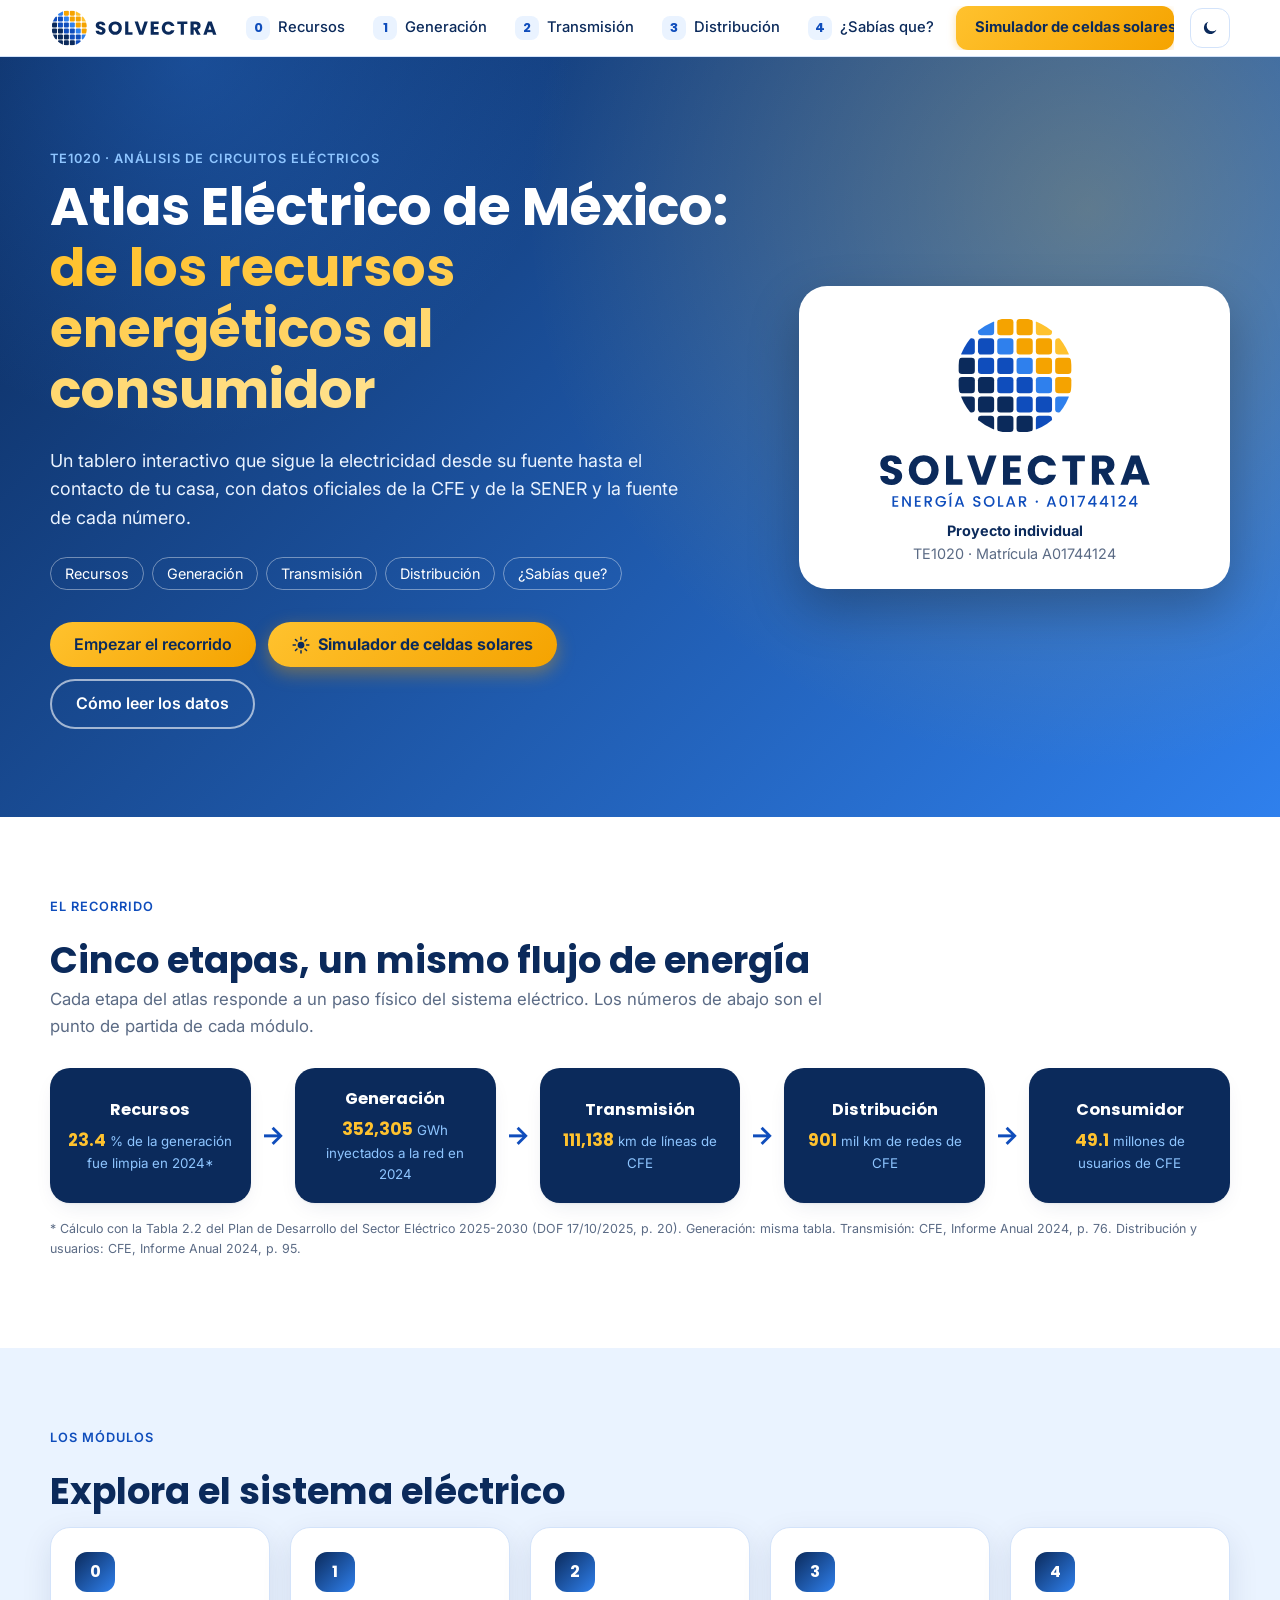
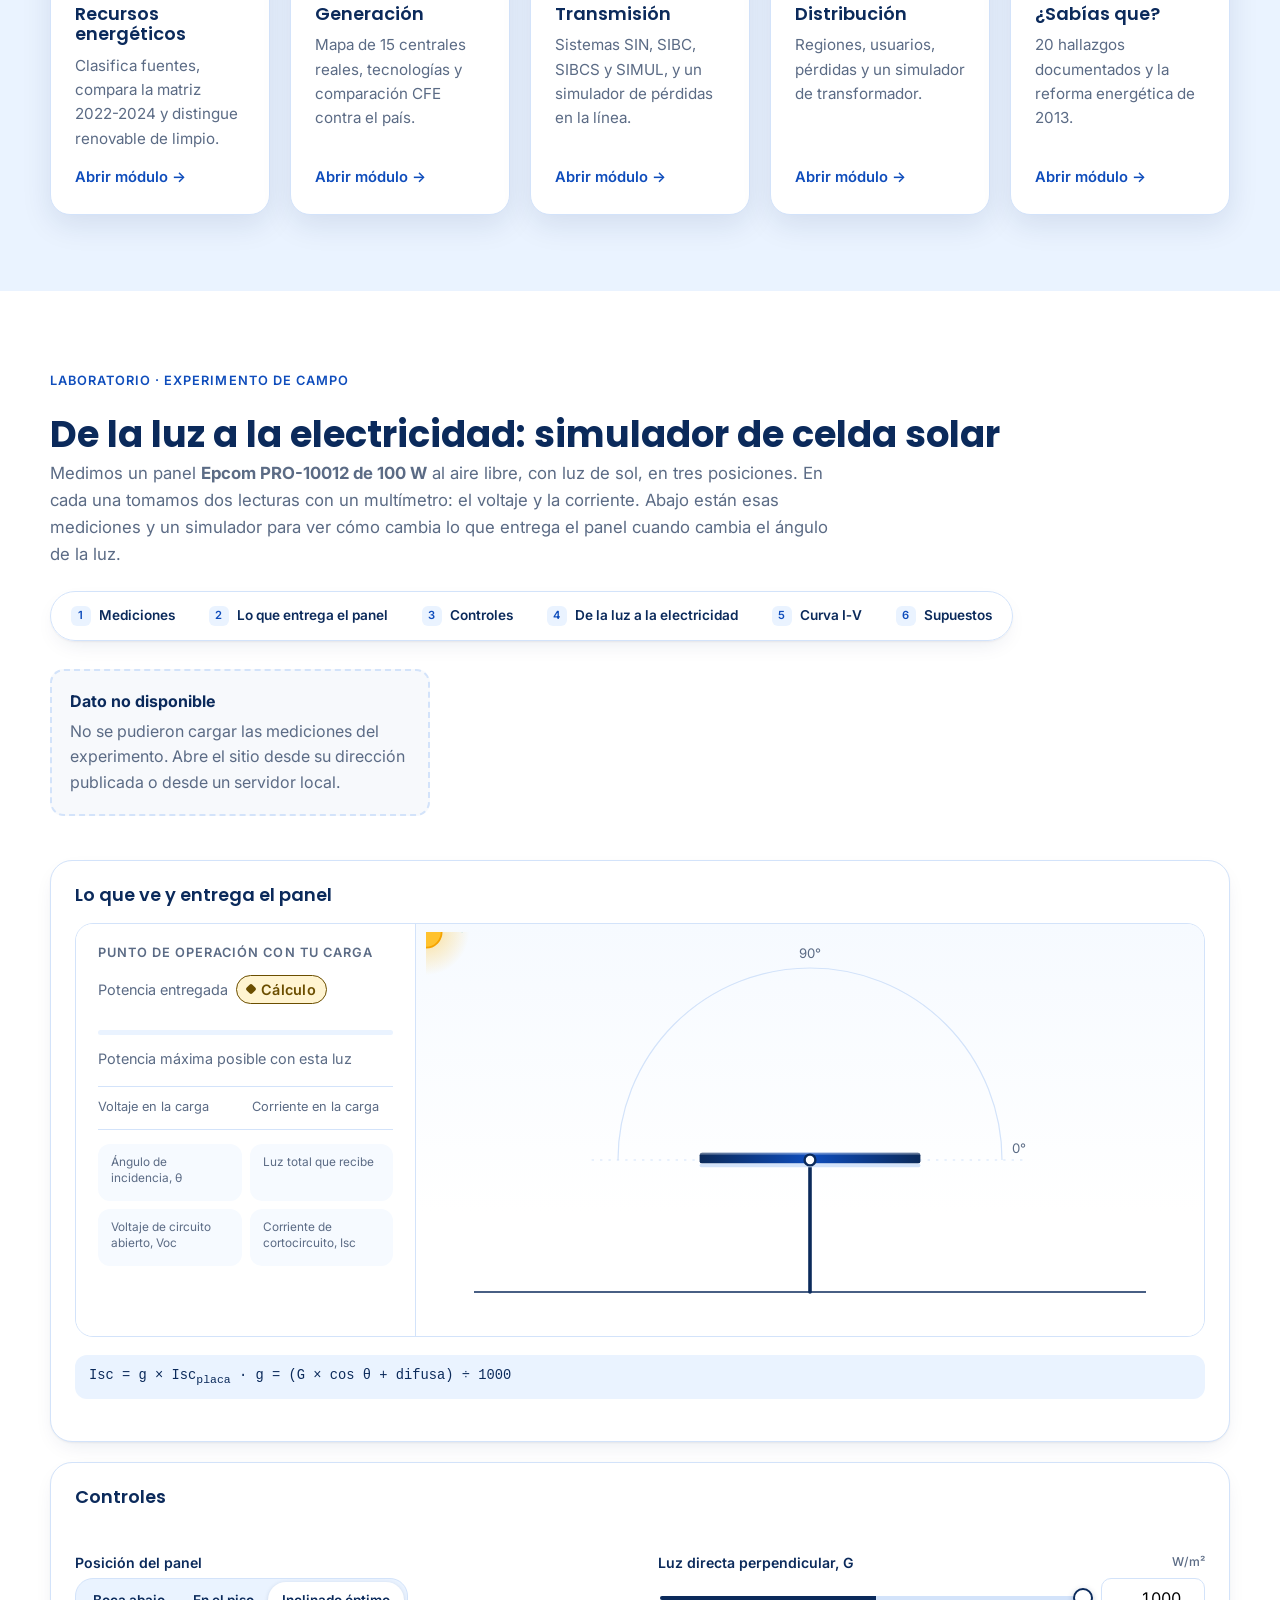
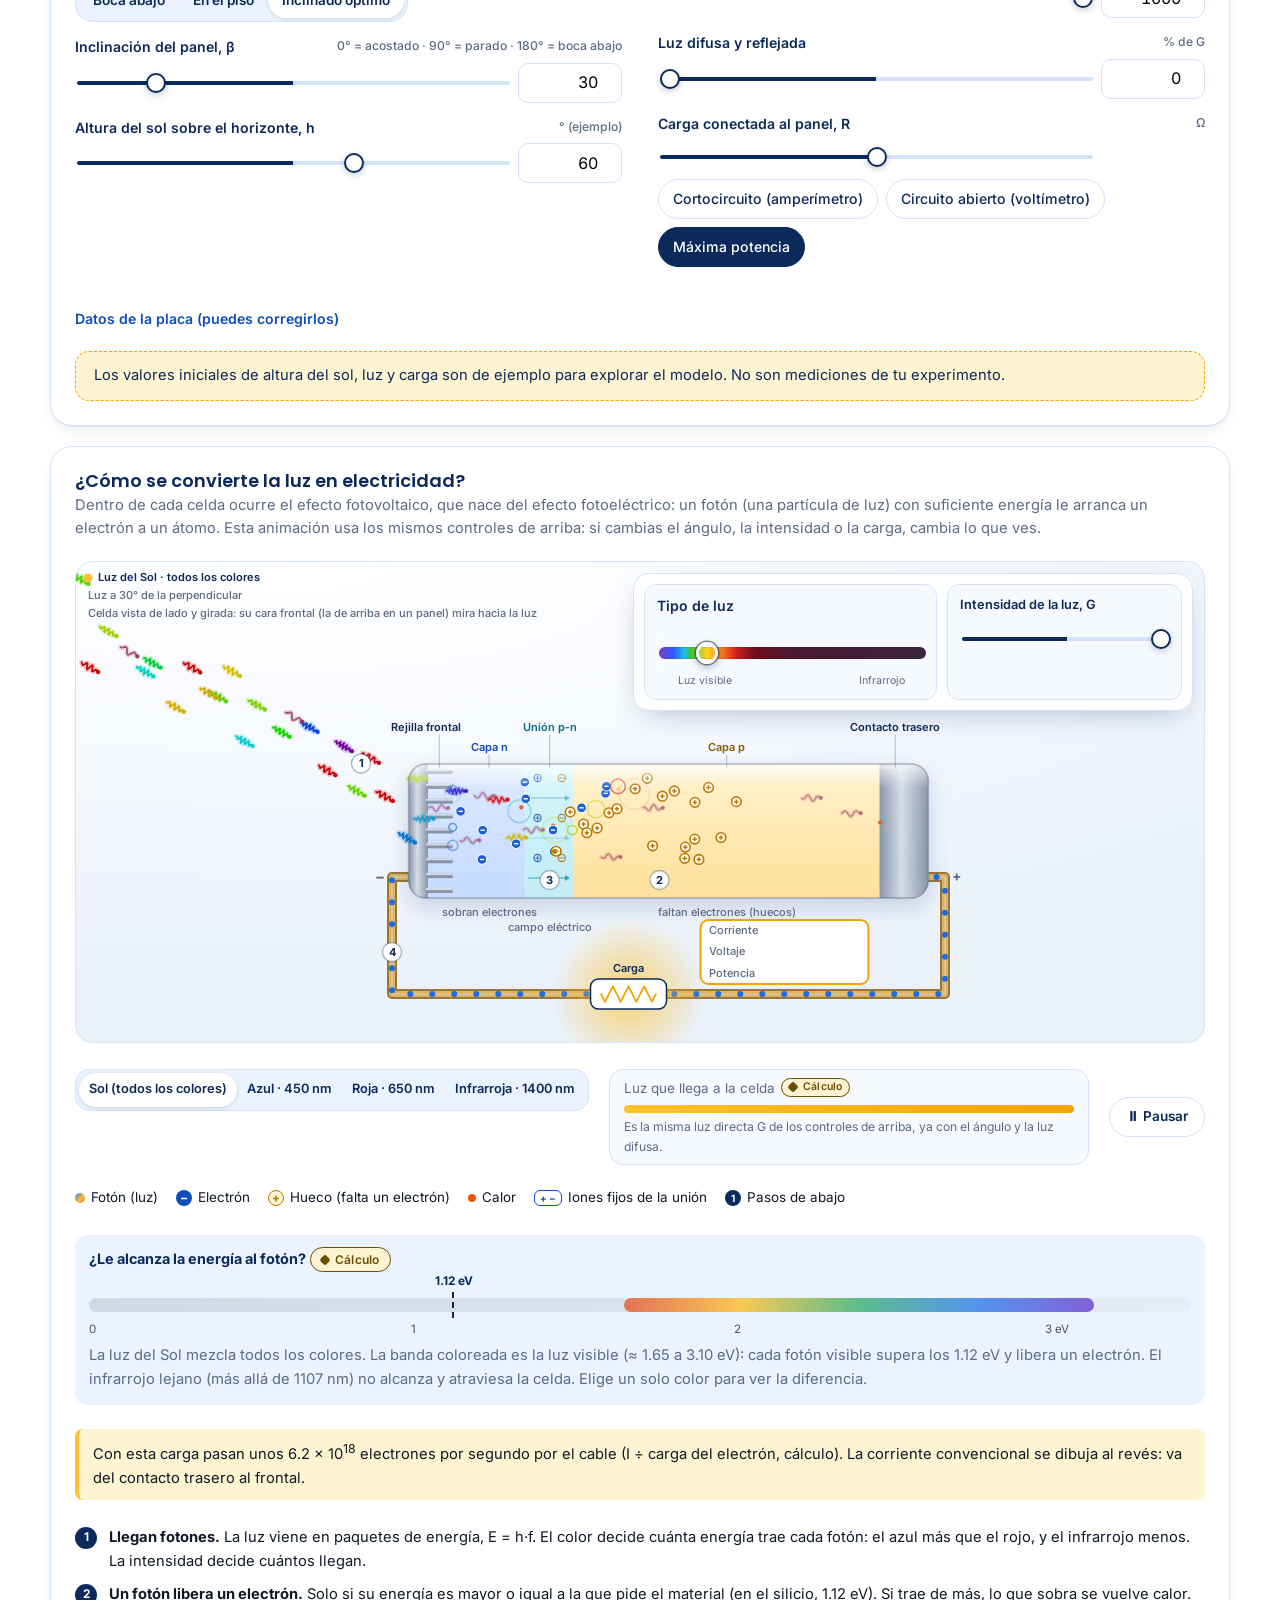
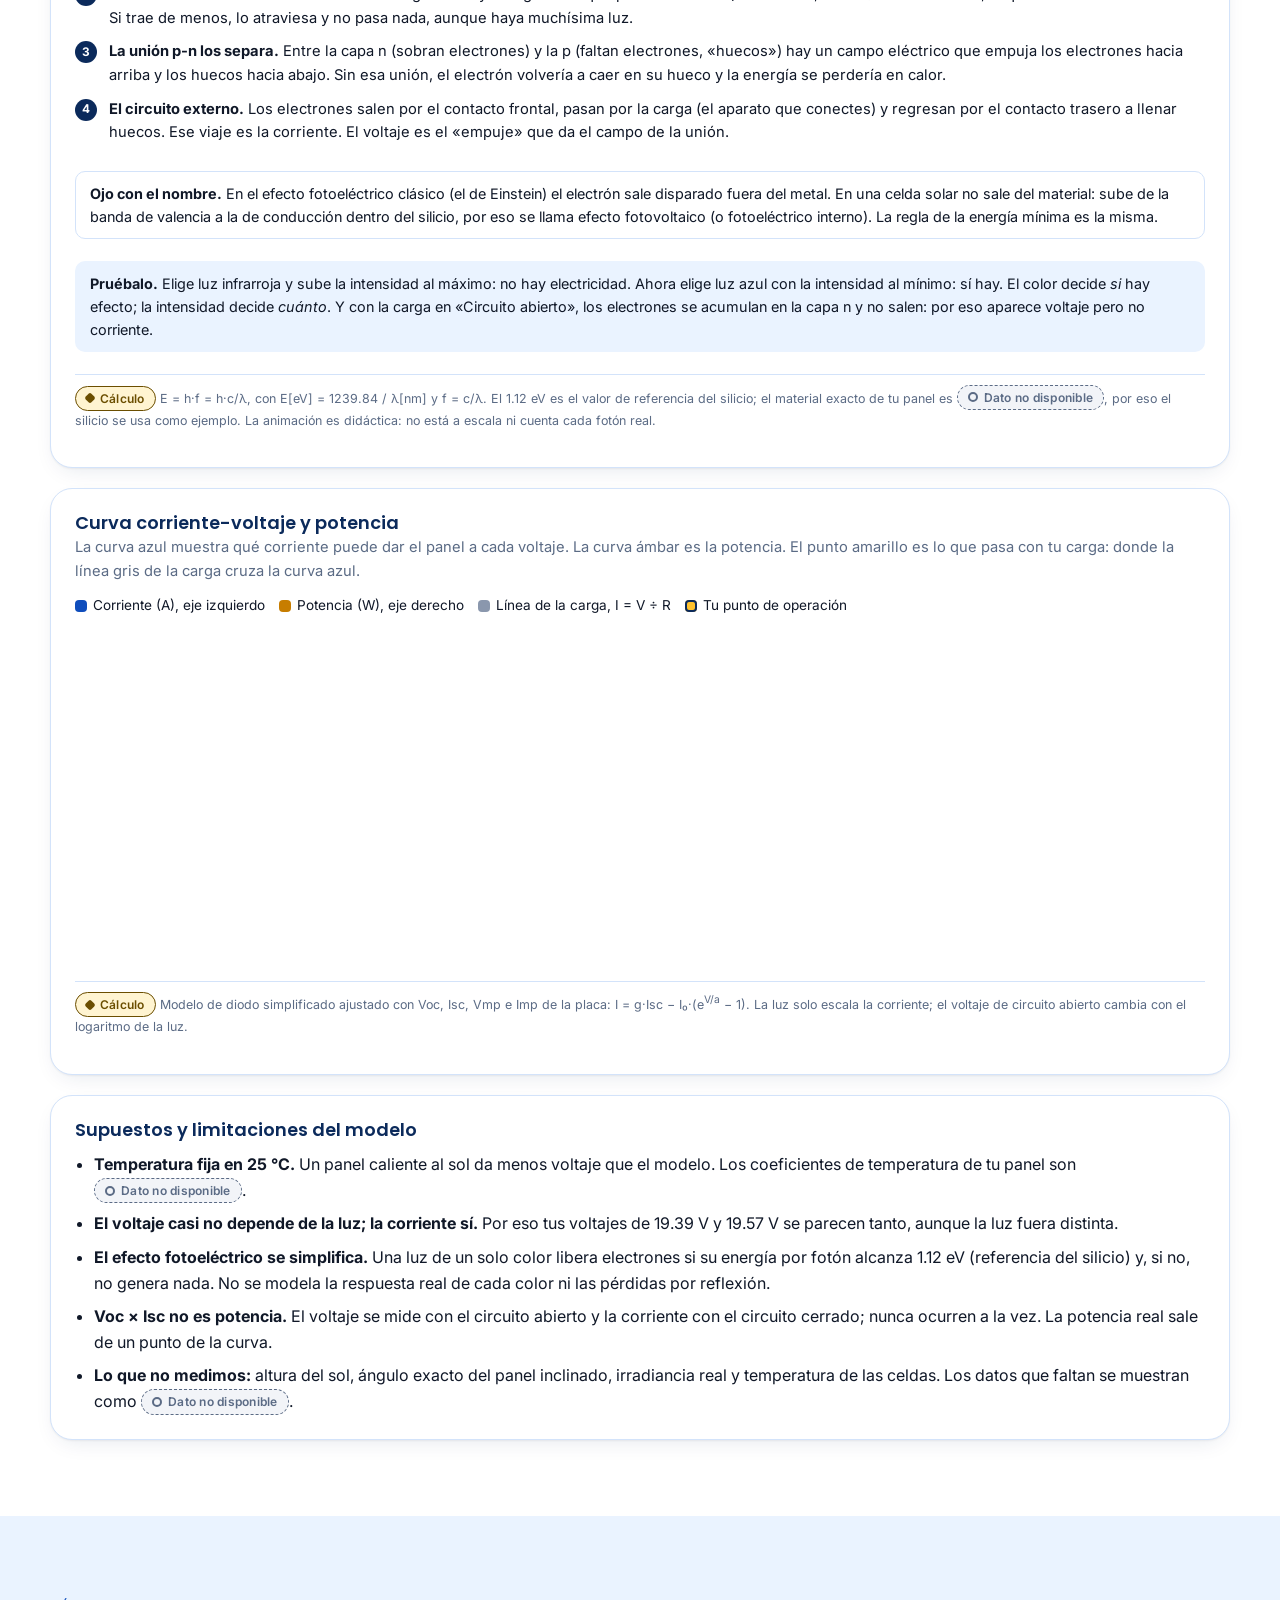
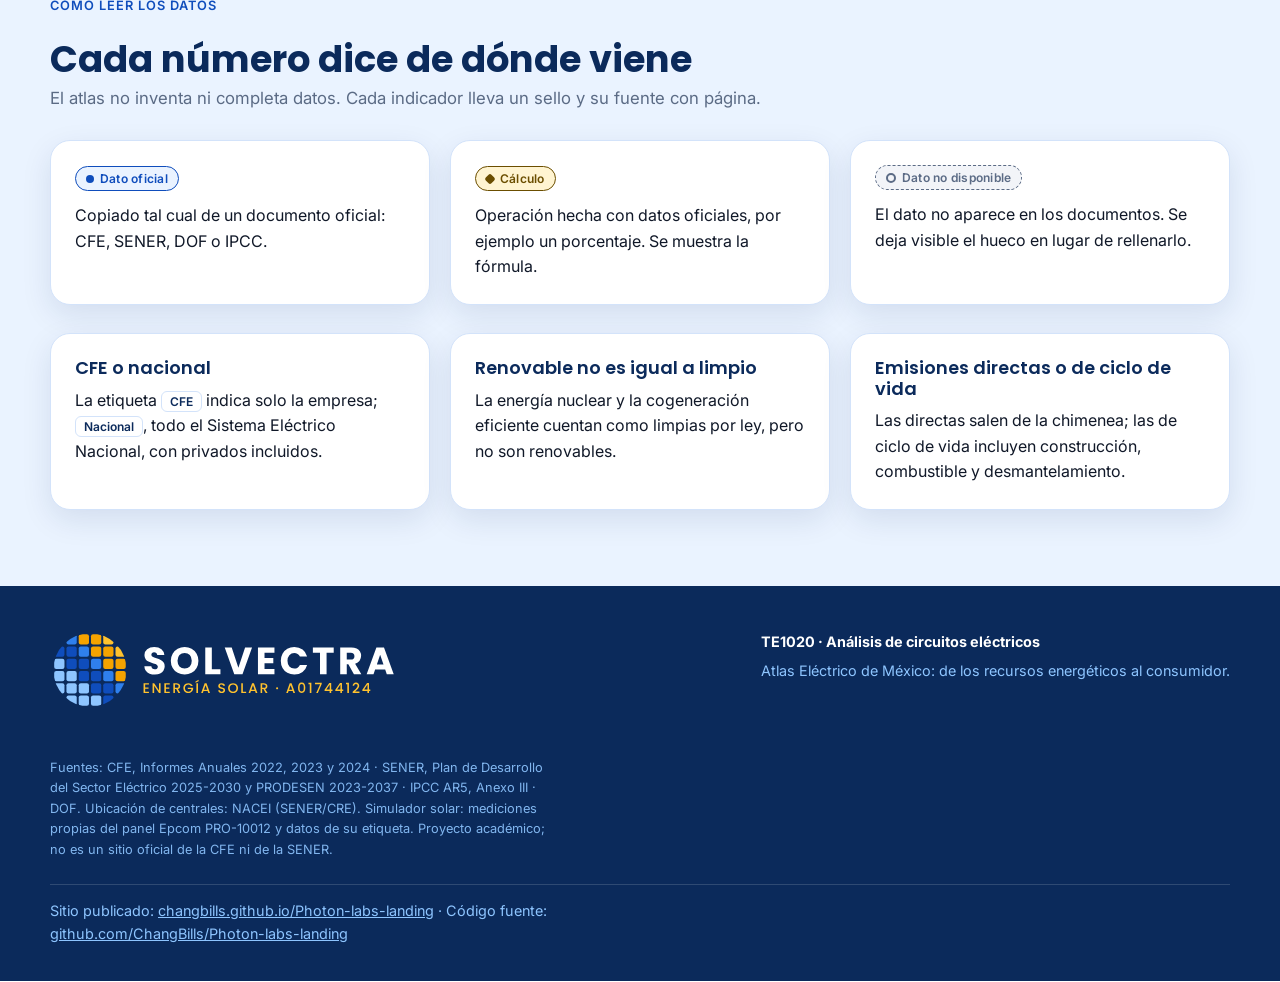
==== commit c9a0cba6: "Modo oscuro en todo el sitio, efecto fotoeléctrico estilo PhET y animaciones de navegación - Modo os" ====
--- a/index.html
+++ b/index.html
@@ -11,7 +11,7 @@
   <link rel="preconnect" href="https://fonts.googleapis.com">
   <link rel="preconnect" href="https://fonts.gstatic.com" crossorigin>
   <link href="https://fonts.googleapis.com/css2?family=Inter:wght@400;500;600&family=Poppins:wght@600;700&display=swap" rel="stylesheet">
-  <link rel="stylesheet" href="css/atlas.css?v=20261117">
+  <link rel="stylesheet" href="css/atlas.css?v=20261118">
   <script>(function(){try{var t=localStorage.getItem("atlas-tema");if(!t)t=matchMedia("(prefers-color-scheme: dark)").matches?"oscuro":"claro";document.documentElement.dataset.tema=t;}catch(e){}})();</script>
 </head>
 <body>
@@ -98,11 +98,20 @@
       <h2>De la luz a la electricidad: simulador de celda solar</h2>
       <p class="intro">Medimos un panel <strong>Epcom PRO-10012 de 100 W</strong> al aire libre, con luz de sol, en tres posiciones. En cada una tomamos dos lecturas con un multímetro: el voltaje y la corriente. Abajo están esas mediciones y un simulador para ver cómo cambia lo que entrega el panel cuando cambia el ángulo de la luz.</p>
 
+      <nav class="indice-solar" aria-label="Partes del simulador">
+        <a href="#pos-cards"><span>1</span>Mediciones</a>
+        <a href="#simulador"><span>2</span>Lo que entrega el panel</a>
+        <a href="#controles"><span>3</span>Controles</a>
+        <a href="#foto"><span>4</span>De la luz a la electricidad</a>
+        <a href="#curva-iv"><span>5</span>Curva I‑V</a>
+        <a href="#supuestos"><span>6</span>Supuestos</a>
+      </nav>
+
       <div class="rejilla c3 pos-rejilla" id="pos-cards" aria-live="polite"></div>
 
       <div class="aviso" id="aviso-corriente" style="margin-top:20px" hidden></div>
 
-      <article class="panel sol-vista" style="margin-top:28px" aria-labelledby="t-res-solar">
+      <article class="panel sol-vista" id="simulador" style="margin-top:28px" aria-labelledby="t-res-solar">
         <h3 id="t-res-solar">Lo que ve y entrega el panel</h3>
         <div class="sol-vista-rej">
           <div class="sol-lecturas">
@@ -121,7 +130,7 @@
               <div class="kpi-mini"><span class="k">Corriente de cortocircuito, Isc</span><b id="k-isc"></b></div>
             </div>
           </div>
-          <figure class="solar-fig">
+          <figure class="solar-fig" data-tema-propio>
             <svg id="solar-svg" data-anim viewBox="0 0 640 330" role="img" aria-label="Ilustración del panel solar y el sol">
               <defs>
                 <linearGradient id="sv-haz-g" gradientUnits="userSpaceOnUse" x1="0" y1="0" x2="1" y2="1"><stop offset="0" class="sv-haz-a"/><stop offset="1" class="sv-haz-b"/></linearGradient>
@@ -164,7 +173,7 @@
         <p class="desc" id="o-aviso" role="status" style="margin:0"></p>
       </article>
 
-      <div class="panel sol-ctrl" style="margin-top:20px" aria-labelledby="t-ctrl-solar">
+      <div class="panel sol-ctrl" id="controles" style="margin-top:20px" aria-labelledby="t-ctrl-solar">
         <h3 id="t-ctrl-solar">Controles</h3>
         <div class="placa-chips" id="placa-chips" aria-label="Datos de la placa que usa el simulador"></div>
         <div class="sol-ctrl-rej">
@@ -223,33 +232,37 @@
       <article class="panel foto" id="foto" style="margin-top:20px" aria-labelledby="t-foto">
         <div class="cab"><div><h3 id="t-foto">¿Cómo se convierte la luz en electricidad?</h3>
           <p class="desc">Dentro de cada celda ocurre el efecto fotovoltaico, que nace del efecto fotoeléctrico: un fotón (una partícula de luz) con suficiente energía le arranca un electrón a un átomo. Esta animación usa los mismos controles de arriba: si cambias el ángulo, la intensidad o la carga, cambia lo que ves.</p></div></div>
-        <div class="foto-ctrl">
-          <div class="foto-c foto-c-luz">
-            <div class="foto-c-cab"><span class="rot" id="r-luz">Tipo de luz</span><output id="o-nm" class="foto-out" for="s-nm"></output></div>
-            <div class="espectro">
-              <input type="range" id="s-nm" min="380" max="1500" step="5" value="550" aria-labelledby="r-luz" aria-describedby="o-nm">
-              <span class="esp-umbral" id="esp-umbral" aria-hidden="true"><i></i><b></b></span>
-            </div>
-            <div class="esp-escala" aria-hidden="true"><span>380 nm</span><span>Luz visible</span><span>Infrarrojo</span><span>1500 nm</span></div>
-            <div class="segmentado sol-seg luz-seg" role="group" aria-labelledby="r-luz" id="seg-luz">
-              <button type="button" data-luz="sol" aria-pressed="true">Sol (todos los colores)</button>
-              <button type="button" data-luz="azul" aria-pressed="false">Azul · 450 nm</button>
-              <button type="button" data-luz="roja" aria-pressed="false">Roja · 650 nm</button>
-              <button type="button" data-luz="ir" aria-pressed="false">Infrarroja · 1400 nm</button>
-            </div>
-          </div>
-          <div class="foto-c foto-c-int">
-            <div class="foto-c-cab"><label for="s-g2" id="r-int">Intensidad de la luz, G</label><output id="o-g2" class="foto-out" for="s-g2"></output></div>
-            <input type="range" id="s-g2" class="rango-sol" min="100" max="1000" step="10" value="1000">
-            <div class="llega">
-              <div class="llega-cab"><span>Luz que llega a la celda <span class="sello calculo">Cálculo</span></span><b id="o-llega"></b></div>
-              <div class="llega-barra" aria-hidden="true"><i id="o-llega-bar"></i></div>
-              <p class="llega-nota">Es la misma luz directa G de los controles de arriba, ya con el ángulo y la luz difusa.</p>
-            </div>
-            <button type="button" class="btn-foto" id="foto-play" aria-pressed="true">⏸ Pausar</button>
-          </div>
-        </div>
-        <div class="foto-lienzo"><canvas id="c-foto" role="img" aria-label="Animación de una celda solar: fotones que llegan, electrones liberados que suben a la capa n y viajan por ella hasta el contacto frontal, huecos que bajan a la capa p, y los electrones que recorren el cable externo a través de la carga y regresan por el contacto trasero."></canvas></div>
+        <div class="foto-escena">
+          <div class="foto-lienzo"><canvas id="c-foto" role="img" aria-label="Animación de una celda solar: llegan fotones a la celda; los fotones con energía suficiente liberan electrones; la unión p-n manda los electrones a la capa n y los huecos a la capa p; los electrones salen por el contacto frontal, pasan por la carga y regresan por el contacto trasero."></canvas></div>
+          <div class="foto-panel" aria-label="Luz que llega a la celda">
+            <div class="foto-c foto-c-luz">
+              <div class="foto-c-cab"><span class="rot" id="r-luz">Tipo de luz</span><output id="o-nm" class="foto-out" for="s-nm"></output></div>
+              <div class="espectro">
+                <input type="range" id="s-nm" min="380" max="1500" step="5" value="550" aria-labelledby="r-luz" aria-describedby="o-nm">
+                <span class="esp-umbral" id="esp-umbral" aria-hidden="true"><i></i><b></b></span>
+              </div>
+              <div class="esp-escala" aria-hidden="true"><span>380 nm</span><span>Luz visible</span><span>Infrarrojo</span><span>1500 nm</span></div>
+            </div>
+            <div class="foto-c foto-c-int">
+              <div class="foto-c-cab"><label for="s-g2" id="r-int">Intensidad de la luz, G</label><output id="o-g2" class="foto-out" for="s-g2"></output></div>
+              <input type="range" id="s-g2" class="rango-sol" min="100" max="1000" step="10" value="1000">
+            </div>
+          </div>
+        </div>
+        <div class="foto-barra">
+          <div class="segmentado sol-seg luz-seg" role="group" aria-labelledby="r-luz" id="seg-luz">
+            <button type="button" data-luz="sol" aria-pressed="true">Sol (todos los colores)</button>
+            <button type="button" data-luz="azul" aria-pressed="false">Azul · 450 nm</button>
+            <button type="button" data-luz="roja" aria-pressed="false">Roja · 650 nm</button>
+            <button type="button" data-luz="ir" aria-pressed="false">Infrarroja · 1400 nm</button>
+          </div>
+          <div class="llega">
+            <div class="llega-cab"><span>Luz que llega a la celda <span class="sello calculo">Cálculo</span></span><b id="o-llega"></b></div>
+            <div class="llega-barra" aria-hidden="true"><i id="o-llega-bar"></i></div>
+            <p class="llega-nota">Es la misma luz directa G de los controles de arriba, ya con el ángulo y la luz difusa.</p>
+          </div>
+          <button type="button" class="btn-foto" id="foto-play" aria-pressed="true">⏸ Pausar</button>
+        </div>
         <ul class="foto-leyenda" aria-label="Leyenda de la animación">
           <li><i class="lg lg-ph"></i> Fotón (luz)</li>
           <li><i class="lg lg-e">−</i> Electrón</li>
@@ -276,7 +289,7 @@
         <p class="fuente"><span class="sello calculo">Cálculo</span> E = h·f = h·c/λ, con E[eV] = 1239.84 / λ[nm] y f = c/λ. El 1.12 eV es el valor de referencia del silicio; el material exacto de tu panel es <span class="sello nd">Dato no disponible</span>, por eso el silicio se usa como ejemplo. La animación es didáctica: no está a escala ni cuenta cada fotón real.</p>
       </article>
 
-      <article class="panel" style="margin-top:20px" aria-labelledby="t-iv">
+      <article class="panel" id="curva-iv" data-tema-propio style="margin-top:20px" aria-labelledby="t-iv">
         <div class="cab"><div><h3 id="t-iv">Curva corriente-voltaje y potencia</h3>
           <p class="desc">La curva azul muestra qué corriente puede dar el panel a cada voltaje. La curva ámbar es la potencia. El punto amarillo es lo que pasa con tu carga: donde la línea gris de la carga cruza la curva azul.</p></div></div>
         <ul class="leyenda">
@@ -289,7 +302,7 @@
         <p class="fuente"><span class="sello calculo">Cálculo</span> Modelo de diodo simplificado ajustado con Voc, Isc, Vmp e Imp de la placa: I = g·Isc − I₀·(e<sup>V/a</sup> − 1). La luz solo escala la corriente; el voltaje de circuito abierto cambia con el logaritmo de la luz.</p>
       </article>
 
-      <article class="panel" style="margin-top:20px">
+      <article class="panel" id="supuestos" style="margin-top:20px">
         <h3>Supuestos y limitaciones del modelo</h3>
         <ul class="supuestos">
           <li><strong>Temperatura fija en 25 °C.</strong> Un panel caliente al sol da menos voltaje que el modelo. Los coeficientes de temperatura de tu panel son <span class="sello nd">Dato no disponible</span>.</li>
@@ -336,8 +349,8 @@
 <script>(function(){var n=document.querySelector(".modulos"),a=n&&n.querySelector("[aria-current]");if(n&&a&&n.scrollWidth>n.clientWidth){n.scrollLeft=a.offsetLeft-(n.clientWidth-a.offsetWidth)/2;}})();</script>
 <script>(function(){var b=document.querySelector(".arriba");if(!b)return;function f(){b.classList.toggle("visible",scrollY>innerHeight*0.8);}addEventListener("scroll",f,{passive:true});f();})();</script>
 <script src="js/vendor/chart.umd.min.js"></script>
-<script src="js/tema.js?v=20261117"></script>
-<script src="js/celda-anim.js?v=20261117"></script>
-<script src="js/solar.js?v=20261117"></script>
+<script src="js/tema.js?v=20261118"></script>
+<script src="js/celda-anim.js?v=20261118"></script>
+<script src="js/solar.js?v=20261118"></script>
 </body>
 </html>
--- a/css/atlas.css
+++ b/css/atlas.css
@@ -949,33 +949,33 @@
 /* ---------- Tema oscuro ---------- */
 [data-tema="oscuro"] {
   color-scheme: dark;
-  --c-fondo: #0A1424;
-  --c-fondo-alt: #0D192D;
-  --c-sup: #101E35;
-  --c-sup-2: #132442;
-  --c-chip: #172B4D;
-  --c-texto: #E3EAF5;
-  --c-suave: #A3B3CB;
-  --c-titulo: #F2F6FC;
+  --c-fondo: #0B1220;
+  --c-fondo-alt: #0F1729;
+  --c-sup: #131D30;
+  --c-sup-2: #18243A;
+  --c-chip: #1D2B45;
+  --c-texto: #DCE3EE;
+  --c-suave: #A3B1C7;
+  --c-titulo: #F3F6FB;
   --c-acento: #8EC5FF;
-  --c-linea: #233A60;
+  --c-linea: #26354F;
   --g-corriente: #5AA2FF;
   --g-potencia: #F5A300;
   --g-carga: #7D8CA6;
   --g-punto: #EAF3FF;
-  --sombra: 0 10px 30px rgba(0,0,0,.35);
-  --sombra-s: 0 1px 2px rgba(0,0,0,.3), 0 10px 28px -12px rgba(0,0,0,.6);
+  --sombra: 0 10px 30px rgba(0,0,0,.30);
+  --sombra-s: 0 1px 0 rgba(255,255,255,.03) inset, 0 12px 30px -14px rgba(0,0,0,.65);
   --dato-oficial: #8EC5FF;
   --dato-calculo: #FFD36B;
-  --dato-nd: #A3B3CB;
-}
-[data-tema="oscuro"] .barra { background: rgba(10,20,36,.88); }
+  --dato-nd: #A3B1C7;
+}
+[data-tema="oscuro"] .barra { background: rgba(11,18,32,.86); border-bottom-color: rgba(255,255,255,.06); }
 [data-tema="oscuro"] .modulos a span { background: var(--c-chip); color: var(--azul-cielo); }
 [data-tema="oscuro"] .modulos a:hover { background: var(--c-chip); }
 [data-tema="oscuro"] .tarjeta-id { background: #FFFFFF; }
 [data-tema="oscuro"] .tarjeta-id strong { color: var(--azul-marino); }
 [data-tema="oscuro"] .tarjeta-id p { color: var(--gris); }
-[data-tema="oscuro"] .hero { background: radial-gradient(circle at 85% 20%, rgba(255,194,46,.18), transparent 45%), linear-gradient(135deg, #071a3a, #0F3F99); }
+[data-tema="oscuro"] .hero { background: radial-gradient(circle at 85% 15%, rgba(255,194,46,.14), transparent 42%), radial-gradient(circle at 10% 110%, rgba(47,128,237,.28), transparent 50%), linear-gradient(160deg, #0B1630 0%, #0E2350 60%, #123a85 100%); }
 [data-tema="oscuro"] .flujo .paso { background: var(--c-sup-2); border: 1px solid var(--c-linea); }
 [data-tema="oscuro"] .sello.oficial { background: rgba(142,197,255,.10); }
 [data-tema="oscuro"] .sello.calculo { background: rgba(255,194,46,.10); }
@@ -1170,3 +1170,195 @@
   .luz-seg button { flex: 1 1 45%; white-space: normal; line-height: 1.2; }
   .foto-c-int .btn-foto { width: 100%; }
 }
+
+
+/* =========================================================
+   2026-11-18 · modo oscuro en todos los módulos, escena PhET y estructura
+   ========================================================= */
+
+/* ---------- Modo oscuro: componentes de los módulos ---------- */
+[data-tema="oscuro"] section.alt { background: var(--c-fondo-alt); border-block: 1px solid rgba(255,255,255,.03); }
+[data-tema="oscuro"] .tarjeta, [data-tema="oscuro"] .panel, [data-tema="oscuro"] .kpi { box-shadow: var(--sombra-s); }
+[data-tema="oscuro"] a.tarjeta-mod:hover { box-shadow: 0 16px 36px rgba(0,0,0,.45); border-color: #35507E; }
+[data-tema="oscuro"] .tarjeta .num { box-shadow: 0 0 0 1px rgba(255,255,255,.08) inset; }
+[data-tema="oscuro"] .cita { background: var(--c-sup); }
+[data-tema="oscuro"] th { background: #1A2A4A; }
+[data-tema="oscuro"] tfoot td { background: var(--c-chip); color: var(--c-titulo); }
+[data-tema="oscuro"] .alcance { background: var(--c-sup-2); }
+[data-tema="oscuro"] .formula { background: var(--c-sup-2); }
+[data-tema="oscuro"] .retro.ok, [data-tema="oscuro"] .pregunta label.correcta { background: rgba(26,127,78,.18); color: #9BE3BF; }
+[data-tema="oscuro"] .retro.mal, [data-tema="oscuro"] .pregunta label.incorrecta { background: rgba(180,35,24,.20); color: #FFB3AA; }
+[data-tema="oscuro"] .mapa-tx { background: linear-gradient(180deg, #121C2E, #0F1729); }
+[data-tema="oscuro"] .nodo circle { stroke: var(--c-sup); }
+[data-tema="oscuro"] .pt { box-shadow: 0 0 0 1.5px var(--c-sup); }
+[data-tema="oscuro"] .carga { stroke: #EAF3FF; }
+[data-tema="oscuro"] .lv-datos span { background: #1A2A4A; }
+[data-tema="oscuro"] .quien.est, [data-tema="oscuro"] .lado-d.pro { background: rgba(10,122,82,.18); color: #8FE0BC; }
+[data-tema="oscuro"] .quien.mix, [data-tema="oscuro"] .lado-d.contra { background: rgba(163,71,15,.22); color: #FFC09A; }
+[data-tema="oscuro"] .tri-et.ley { background: rgba(255,194,46,.12); color: #FFD36B; }
+[data-tema="oscuro"] .tri-et.res { background: rgba(14,107,74,.20); color: #8FE0BC; }
+[data-tema="oscuro"] .jg-prog i { background: var(--c-chip); }
+[data-tema="oscuro"] .jg-retro.ok { background: linear-gradient(180deg, rgba(26,127,78,.22), var(--c-sup) 55%); }
+[data-tema="oscuro"] .jg-retro.mal { background: linear-gradient(180deg, rgba(180,35,24,.22), var(--c-sup) 55%); }
+[data-tema="oscuro"] .jg-item.mal { border-color: rgba(243,184,178,.4); }
+[data-tema="oscuro"] .escalon[aria-selected="true"] { box-shadow: 0 0 0 4px var(--c-fondo), 0 0 0 7px var(--amarillo); }
+[data-tema="oscuro"] .equipos div { background: var(--c-sup-2); }
+[data-tema="oscuro"] .mejora { color: #7FD8B0; }
+[data-tema="oscuro"] .empeora { color: #FF9C8A; }
+[data-tema="oscuro"] .contraste small { color: var(--c-texto); }
+[data-tema="oscuro"] .hallazgo .dato { color: var(--c-acento); }
+[data-tema="oscuro"] .ruta li::before { box-shadow: 0 0 0 5px var(--c-fondo); }
+[data-tema="oscuro"] .ruta::before { background: #2F5FA8; }
+[data-tema="oscuro"] select, [data-tema="oscuro"] input[type="number"], [data-tema="oscuro"] input[type="text"], [data-tema="oscuro"] input[type="search"] { background: var(--c-sup-2); color: var(--c-texto); border-color: var(--c-linea); }
+[data-tema="oscuro"] .mapa { background: #0F1729; }
+[data-tema="oscuro"] .leaflet-container { background: #0F1729; }
+[data-tema="oscuro"] .leaflet-tile-pane { filter: invert(1) hue-rotate(180deg) brightness(.82) contrast(.88) saturate(.55); }
+[data-tema="oscuro"] .leaflet-popup-content-wrapper, [data-tema="oscuro"] .leaflet-popup-tip { background: var(--c-sup); color: var(--c-texto); box-shadow: 0 6px 24px rgba(0,0,0,.5); }
+[data-tema="oscuro"] .leaflet-popup-content h4 { color: var(--c-titulo); }
+[data-tema="oscuro"] .leaflet-bar a { background: var(--c-sup-2); color: var(--c-titulo); border-color: var(--c-linea); }
+[data-tema="oscuro"] .leaflet-control-attribution { background: rgba(19,29,48,.8) !important; color: var(--c-suave); }
+[data-tema="oscuro"] .leaflet-control-attribution a { color: var(--c-acento); }
+[data-tema="oscuro"] .marcador { border-color: #0B1220; }
+[data-tema="oscuro"] .lienzo canvas, [data-tema="oscuro"] .mini canvas { color-scheme: dark; }
+
+/* ---------- Efecto fotoeléctrico · escena estilo PhET ---------- */
+.foto-escena { position: relative; margin-top: 8px; }
+.foto-escena .foto-lienzo { margin-top: 0; }
+.foto-panel { position: absolute; top: 12px; right: 12px; width: min(560px, 50%); display: grid; grid-template-columns: 1.25fr 1fr; gap: 10px; padding: 10px; border-radius: 16px; background: color-mix(in srgb, var(--c-sup) 88%, transparent); backdrop-filter: blur(10px); -webkit-backdrop-filter: blur(10px); border: 1px solid var(--c-linea); box-shadow: 0 10px 30px -12px rgba(11,42,91,.35); }
+[data-tema="oscuro"] .foto-panel { box-shadow: 0 12px 30px -10px rgba(0,0,0,.6); }
+.foto-panel .foto-c { padding: 10px 12px; gap: 6px; border-radius: 12px; background: var(--c-sup-2); }
+.foto-panel .foto-c-cab label, .foto-panel .rot { font-size: .8rem; }
+.foto-panel .foto-out { font-size: .76rem; }
+.foto-panel .esp-escala { font-size: .66rem; }
+.foto-barra { display: grid; grid-template-columns: auto 1fr auto; gap: 14px 20px; align-items: center; margin: 14px 0 0; }
+.foto-barra .luz-seg { width: auto; }
+.foto-barra .llega { border: 1px solid var(--c-linea); border-radius: 14px; padding: 8px 14px; margin: 0; background: var(--c-sup-2); }
+.foto-barra .llega-nota { margin-top: 4px; }
+.foto-barra .btn-foto { align-self: center; }
+.foto-lienzo { background: radial-gradient(120% 90% at 20% 0%, #FFFFFF 0%, #F3F7FD 60%, #EAF1FB 100%); }
+[data-tema="oscuro"] .foto-lienzo { background: radial-gradient(120% 90% at 20% 0%, #1A2740 0%, #131D30 55%, #0F1729 100%); border-color: #2A3B5A; }
+@media (max-width: 1000px) {
+  .foto-barra { grid-template-columns: 1fr; }
+  .foto-barra .luz-seg { width: 100%; }
+  .foto-barra .btn-foto { justify-self: start; }
+}
+@media (max-width: 760px) {
+  .foto-panel { position: static; width: auto; grid-template-columns: 1fr; margin-top: 10px; backdrop-filter: none; -webkit-backdrop-filter: none; background: transparent; border: 0; box-shadow: none; padding: 0; }
+  .foto-panel .foto-c { background: var(--c-sup-2); border: 1px solid var(--c-linea); }
+}
+@media (max-width: 560px) { .foto-barra .btn-foto { width: 100%; } }
+
+/* ---------- Estructura de la portada ---------- */
+.indice-solar { position: sticky; top: 69px; z-index: 12; margin: 24px 0 0; display: flex; gap: 6px; overflow-x: auto; scrollbar-width: none; padding: 6px; border-radius: 999px; border: 1px solid var(--c-linea); background: color-mix(in srgb, var(--c-sup) 90%, transparent); backdrop-filter: blur(10px); -webkit-backdrop-filter: blur(10px); box-shadow: var(--sombra-s); width: max-content; max-width: 100%; }
+.indice-solar::-webkit-scrollbar { display: none; }
+.indice-solar a { flex: none; display: inline-flex; align-items: center; gap: 8px; padding: 7px 14px; border-radius: 999px; font-size: .85rem; font-weight: 600; color: var(--c-titulo); text-decoration: none; white-space: nowrap; transition: background-color .2s, color .2s; }
+.indice-solar a span { display: inline-grid; place-items: center; width: 20px; height: 20px; border-radius: 6px; font-size: .7rem; background: var(--c-chip); color: var(--c-acento); }
+.indice-solar a:hover { background: var(--c-chip); }
+.indice-solar a.activo { background: var(--c-titulo); color: var(--c-sup); }
+.indice-solar a.activo span { background: var(--amarillo); color: var(--azul-marino); }
+#solar [id] { scroll-margin-top: 140px; }
+@media (max-width: 900px) { .indice-solar { position: static; border-radius: 16px; } #solar [id] { scroll-margin-top: 120px; } }
+.flujo { gap: 10px; }
+.flujo .paso { position: relative; box-shadow: var(--sombra-s); display: flex; flex-direction: column; justify-content: center; gap: 4px; transition: transform .2s ease; }
+.flujo .paso:hover { transform: translateY(-2px); }
+.flujo .paso small [data-cuenta] { font-family: var(--fuente-titulos); font-weight: 700; color: var(--amarillo); font-size: 1.05rem; }
+a.tarjeta-mod { position: relative; overflow: hidden; }
+a.tarjeta-mod::after { content: ""; position: absolute; inset: auto 0 0 0; height: 3px; background: var(--degradado-sol); transform: scaleX(0); transform-origin: left; transition: transform .3s ease; }
+a.tarjeta-mod:hover::after, a.tarjeta-mod:focus-visible::after { transform: scaleX(1); }
+@media (prefers-reduced-motion: reduce) { a.tarjeta-mod::after, .flujo .paso, .indice-solar a { transition: none; } }
+.foto-panel .esp-escala span:nth-child(1), .foto-panel .esp-escala span:nth-child(4) { display: none; }
+.foto-panel .esp-escala span:nth-child(3) { left: 84%; }
+
+/* Textos y trazos de SVG de los módulos en modo oscuro */
+[data-tema="oscuro"] .et-caja, [data-tema="oscuro"] .lv-et, [data-tema="oscuro"] .tr-t { fill: var(--c-titulo); }
+[data-tema="oscuro"] .et-mini, [data-tema="oscuro"] .tr-s { fill: var(--c-suave); }
+[data-tema="oscuro"] .carga { stroke: var(--c-titulo); }
+[data-tema="oscuro"] .caja-sin { fill: color-mix(in srgb, #2a78d6 14%, #131D30); }
+[data-tema="oscuro"] .caja-int { fill: #3A2E12; }
+[data-tema="oscuro"] .sis-bc rect { stroke: var(--c-sup); }
+[data-tema="oscuro"] .zona { border-color: var(--c-sup); }
+[data-tema="oscuro"] .filtros-globales { background: rgba(15,23,41,.92); border-bottom-color: var(--c-linea); box-shadow: 0 6px 18px rgba(0,0,0,.35); }
+[data-tema="oscuro"] .tec .ico { background: color-mix(in srgb, var(--c) 22%, #131D30); }
+[data-tema="oscuro"] .cj { background: color-mix(in srgb, var(--c) 16%, #131D30); }
+[data-tema="oscuro"] .mini-esc li { background: color-mix(in srgb, var(--c) 70%, #131D30); }
+[data-tema="oscuro"] .jg-bote { border-color: color-mix(in srgb, var(--c) 55%, #131D30); background: color-mix(in srgb, var(--c) 10%, #131D30); }
+[data-tema="oscuro"] .jg-bote.sobre { background: color-mix(in srgb, var(--c) 22%, #131D30); }
+[data-tema="oscuro"] .jg-col { background: color-mix(in srgb, var(--c) 8%, #131D30); border-color: color-mix(in srgb, var(--c) 35%, #131D30); }
+[data-tema="oscuro"] footer { background: #08101E; border-top: 1px solid var(--c-linea); }
+
+/* =========================================================
+   Animaciones de navegación (todas se apagan con prefers-reduced-motion)
+   ========================================================= */
+/* Barra de progreso de lectura y sombra de la barra */
+.barra { transition: box-shadow .3s ease, background-color .3s ease; }
+.barra.con-sombra { box-shadow: 0 8px 24px -12px rgba(11,42,91,.25); }
+[data-tema="oscuro"] .barra.con-sombra { box-shadow: 0 10px 28px -12px rgba(0,0,0,.7); }
+.progreso { position: absolute; left: 0; right: 0; bottom: -1px; height: 2px; transform-origin: 0 50%; transform: scaleX(0); background: linear-gradient(90deg, var(--amarillo), var(--ambar) 60%, var(--cian)); pointer-events: none; }
+
+/* Encabezado: partículas de luz, luces de fondo y entrada escalonada */
+.hero { position: relative; overflow: hidden; isolation: isolate; }
+.hero > .contenedor { position: relative; z-index: 1; }
+.hero-luz { position: absolute; inset: 0; width: 100%; height: 100%; z-index: 0; pointer-events: none; }
+@media (prefers-reduced-motion: no-preference) {
+  .hero::before { content: ""; position: absolute; z-index: 0; width: 70vmax; height: 70vmax; left: -20vmax; top: -35vmax; border-radius: 50%; background: radial-gradient(circle, rgba(47,128,237,.35), transparent 60%); animation: orbe 18s ease-in-out infinite alternate; pointer-events: none; }
+  @keyframes orbe { to { transform: translate(18vmax, 12vmax) scale(1.15); } }
+  [data-anim].en-pausa::before, .pestana-oculta [data-anim]::before { animation-play-state: paused; }
+
+  .anima .hero .etiqueta, .anima .hero h1, .anima .hero .sub, .anima .hero .migas, .anima .hero .chips, .anima .hero .botones, .anima .hero .hero-stats > *, .anima .hero .tarjeta-id {
+    animation: entra .9s cubic-bezier(.2,.75,.2,1) both;
+  }
+  .anima .hero .migas, .anima .hero .etiqueta { animation-delay: .05s; }
+  .anima .hero h1 { animation-delay: .14s; }
+  .anima .hero .sub { animation-delay: .26s; }
+  .anima .hero .chips { animation-delay: .36s; }
+  .anima .hero .botones { animation-delay: .46s; }
+  .anima .hero .hero-stats > *:nth-child(1) { animation-delay: .5s; }
+  .anima .hero .hero-stats > *:nth-child(2) { animation-delay: .58s; }
+  .anima .hero .hero-stats > *:nth-child(3) { animation-delay: .66s; }
+  .anima .hero .hero-stats > *:nth-child(4) { animation-delay: .74s; }
+  .anima .hero .tarjeta-id { animation: entra-id 1.1s cubic-bezier(.2,.75,.2,1) .3s both; }
+  @keyframes entra { from { opacity: 0; transform: translateY(18px); filter: blur(4px); } to { opacity: 1; transform: none; filter: none; } }
+  @keyframes entra-id { from { opacity: 0; transform: translateY(24px) scale(.96) rotate(-1.5deg); } to { opacity: 1; transform: none; } }
+  .hero h1 span { background: linear-gradient(90deg, #FFC22E, #FFE08A 45%, #F5A300 55%, #FFC22E); background-size: 220% 100%; -webkit-background-clip: text; background-clip: text; color: transparent; animation: brillo-tit 6s ease-in-out 1.2s infinite; }
+  @keyframes brillo-tit { 0%, 70%, 100% { background-position: 100% 0; } 85% { background-position: 0 0; } }
+  .hero .tarjeta-id img { animation: flota 7s ease-in-out 1.4s infinite; }
+  @keyframes flota { 50% { transform: translateY(-6px); } }
+  [data-anim].en-pausa *, .pestana-oculta [data-anim] * { animation-play-state: paused !important; }
+
+  /* Aparición al hacer scroll: bloques y elementos de cada rejilla, uno tras otro */
+  .revela { opacity: 0; transform: translateY(22px); }
+  .revela.visto { opacity: 1; transform: none; transition: opacity .7s ease var(--d, 0ms), transform .8s cubic-bezier(.2,.75,.2,1) var(--d, 0ms); }
+  main section > .contenedor > h2.revela { transform: translateY(14px); filter: blur(3px); }
+  main section > .contenedor > h2.revela.visto { filter: none; transition: opacity .7s ease, transform .8s cubic-bezier(.2,.75,.2,1), filter .7s ease; }
+
+  /* Botones con destello al pasar el cursor */
+  .btn-primario, .btn.btn-solar, .modulos a.mod-solar { position: relative; overflow: hidden; }
+  .btn-primario::after, .btn.btn-solar::after, .modulos a.mod-solar::after { content: ""; position: absolute; inset: 0; background: linear-gradient(110deg, transparent 35%, rgba(255,255,255,.55) 50%, transparent 65%); transform: translateX(-120%); transition: transform .7s ease; pointer-events: none; }
+  .btn-primario:hover::after, .btn.btn-solar:hover::after, .modulos a.mod-solar:hover::after { transform: translateX(120%); }
+  .btn:hover { box-shadow: 0 10px 24px -10px rgba(245,163,0,.7); }
+  .btn-secundario:hover { background: rgba(255,255,255,.08); box-shadow: none; }
+
+  /* Transición suave entre páginas del atlas (navegadores compatibles) */
+  @view-transition { navigation: auto; }
+  ::view-transition-old(root) { animation: sale .25s ease both; }
+  ::view-transition-new(root) { animation: llega .45s cubic-bezier(.2,.75,.2,1) both; }
+  .barra { view-transition-name: barra; }
+  @keyframes sale { to { opacity: 0; transform: translateY(-8px); } }
+  @keyframes llega { from { opacity: 0; transform: translateY(14px); } }
+}
+
+/* Brillo que sigue al cursor en tarjetas (solo con ratón) */
+@media (hover: hover) and (prefers-reduced-motion: no-preference) {
+  a.tarjeta-mod, .kpi, .hstat, .pos-card, .flujo .paso, .tarjeta { position: relative; }
+  a.tarjeta-mod::before, .kpi::before, .hstat::before, .pos-card::before, .flujo .paso::before, .tarjeta::before {
+    content: ""; position: absolute; inset: 0; border-radius: inherit; pointer-events: none; opacity: 0; transition: opacity .3s ease; z-index: 0;
+    background: radial-gradient(260px circle at var(--gx, 50%) var(--gy, 50%), rgba(47,128,237,.12), transparent 60%);
+  }
+  .hstat::before, .flujo .paso::before { background: radial-gradient(220px circle at var(--gx, 50%) var(--gy, 50%), rgba(255,194,46,.16), transparent 60%); }
+  [data-tema="oscuro"] a.tarjeta-mod::before, [data-tema="oscuro"] .kpi::before, [data-tema="oscuro"] .pos-card::before, [data-tema="oscuro"] .tarjeta::before { background: radial-gradient(260px circle at var(--gx, 50%) var(--gy, 50%), rgba(142,197,255,.10), transparent 60%); }
+  a.tarjeta-mod:hover::before, .kpi:hover::before, .hstat:hover::before, .pos-card:hover::before, .flujo .paso:hover::before, .tarjeta:hover::before { opacity: 1; }
+  .kpi, .hstat { transition: transform .25s ease, box-shadow .25s ease; }
+  .kpi:hover, .hstat:hover { transform: translateY(-3px); }
+  .pos-card:hover { transform: translateY(-3px); }
+}
+@media (prefers-reduced-motion: reduce) { .progreso { display: none; } }
